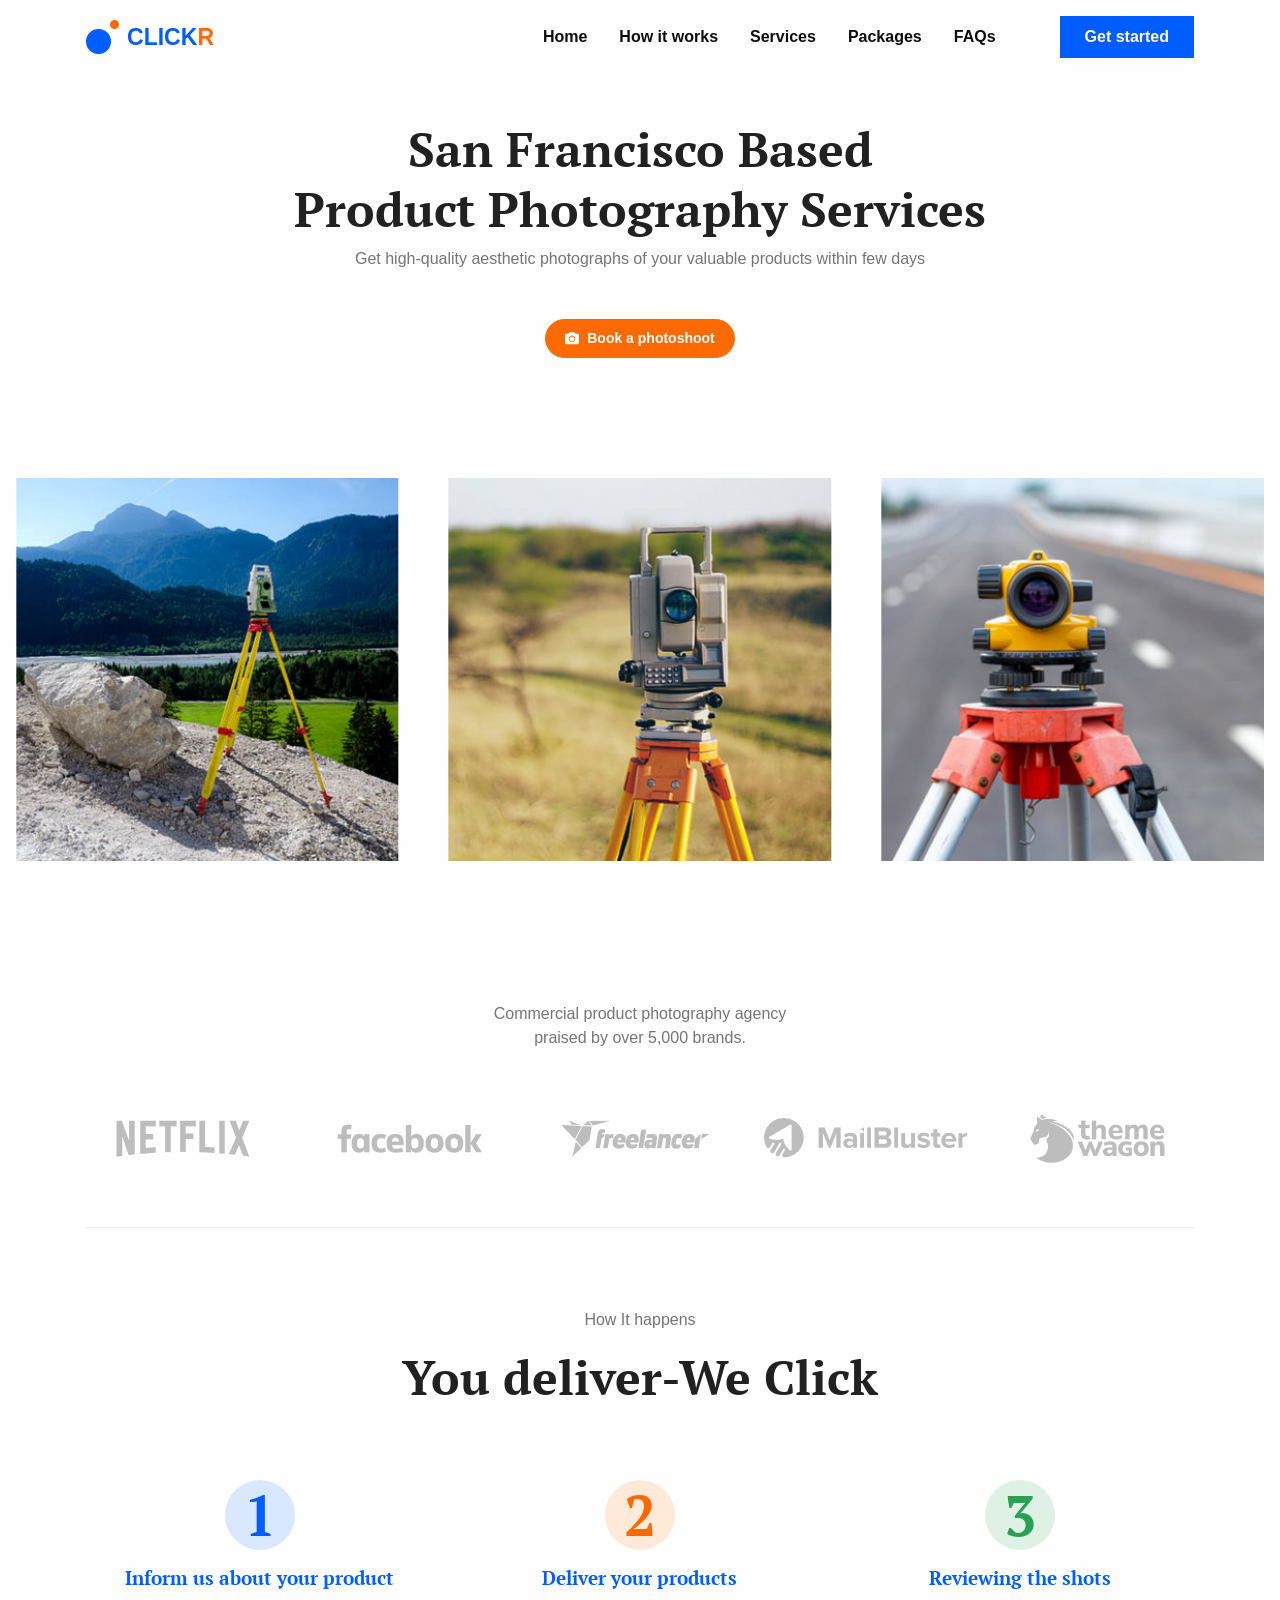
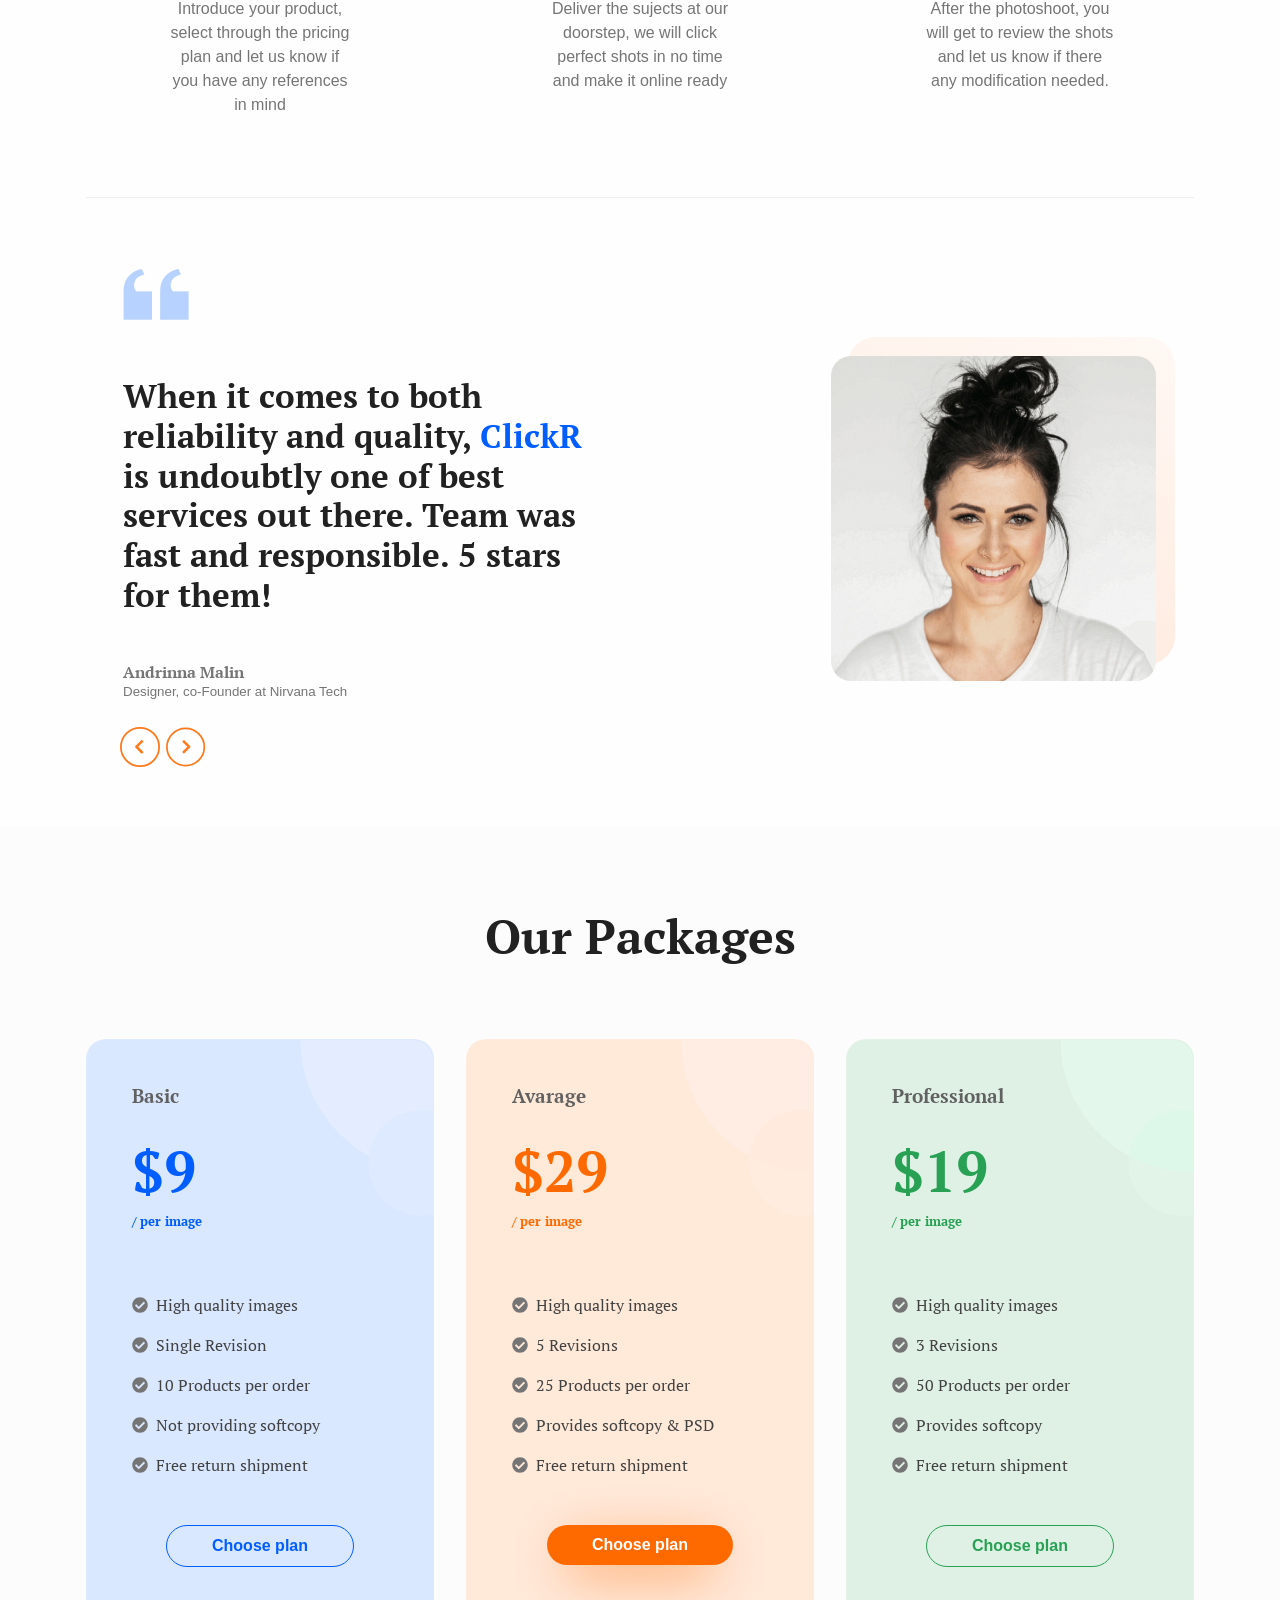
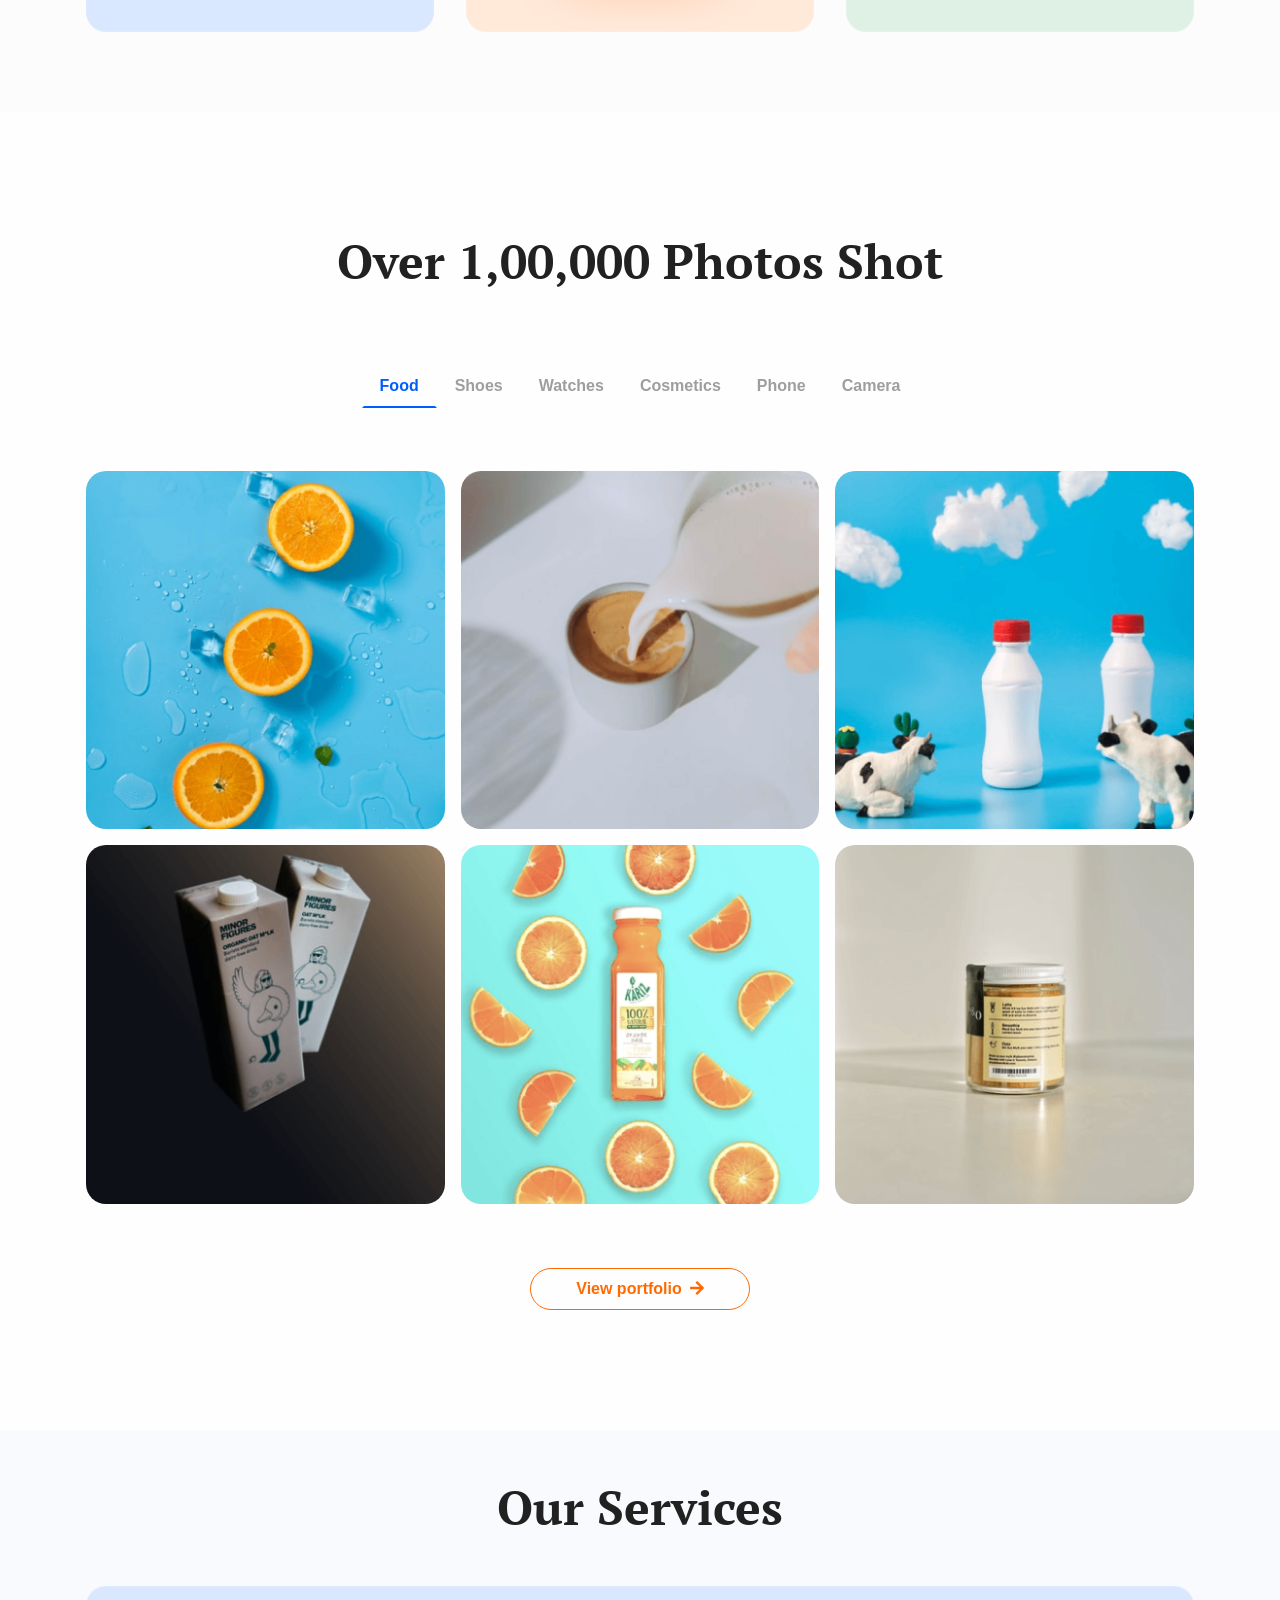
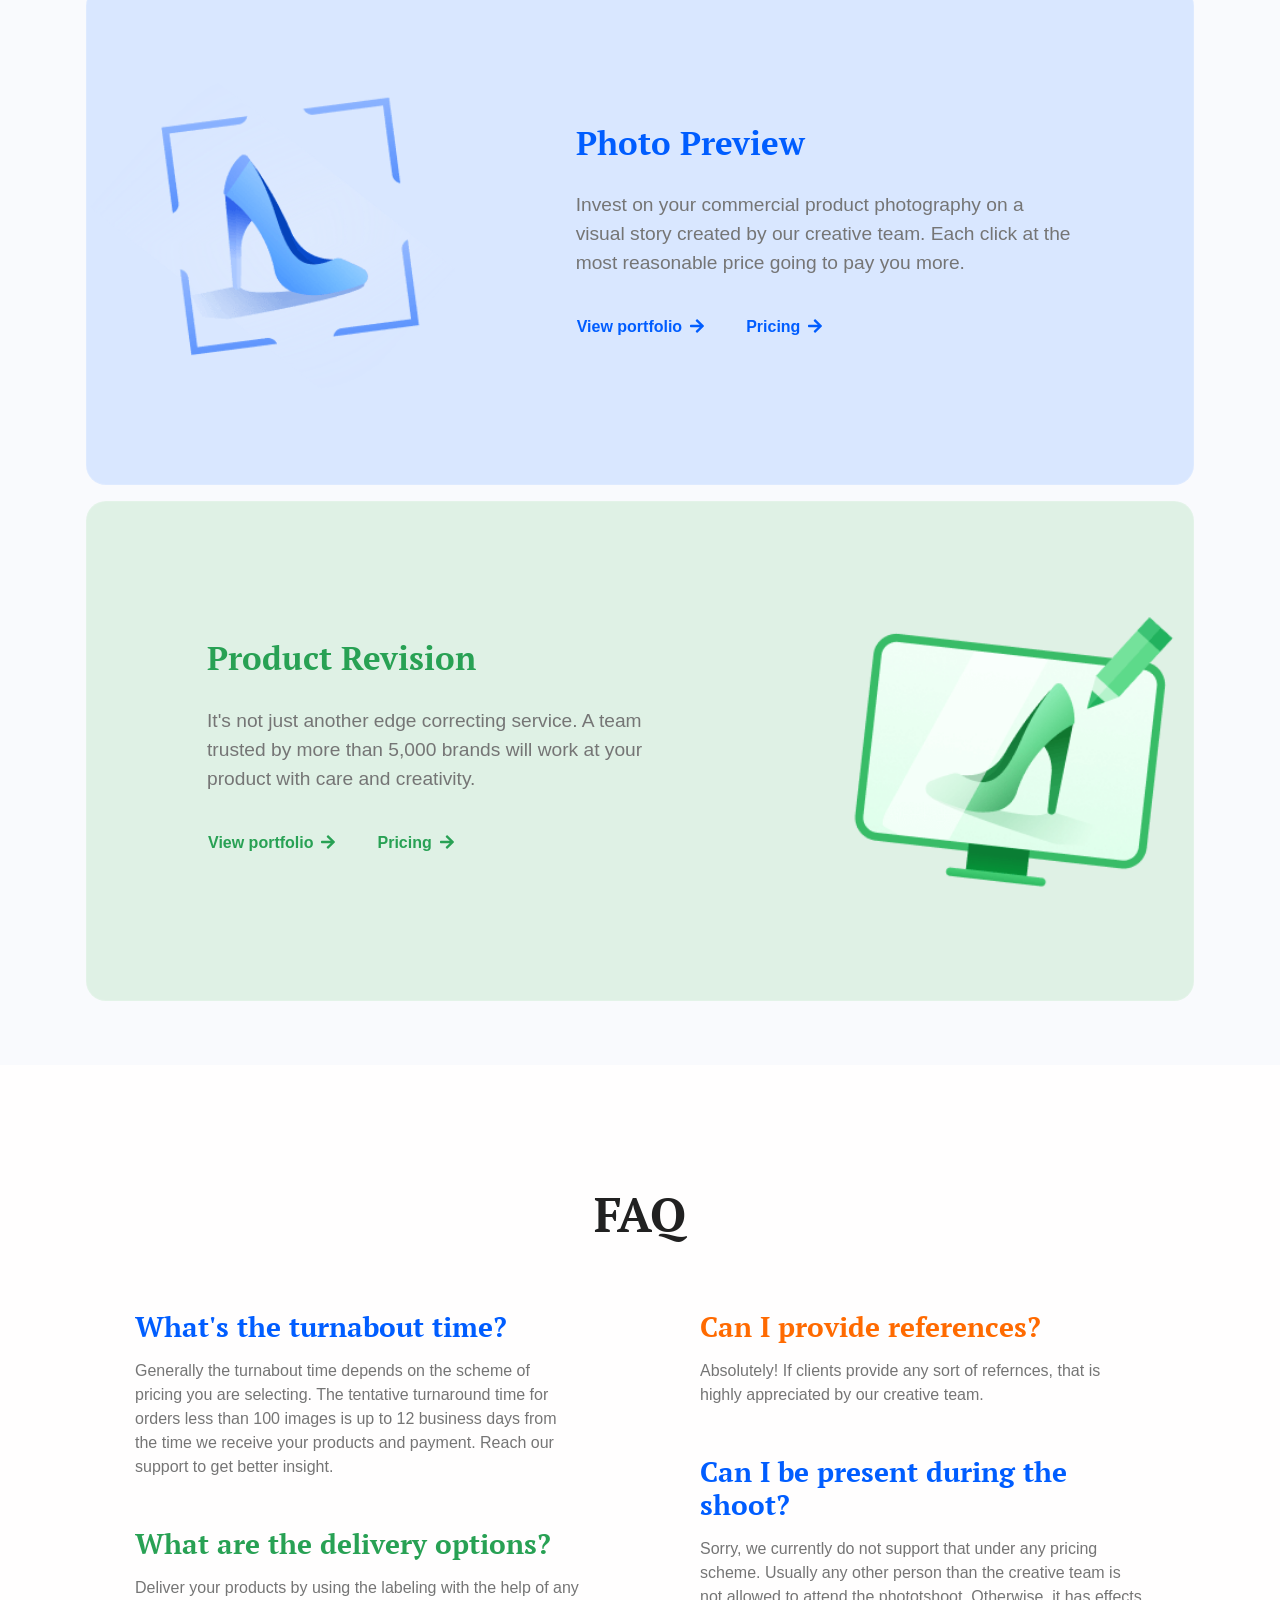
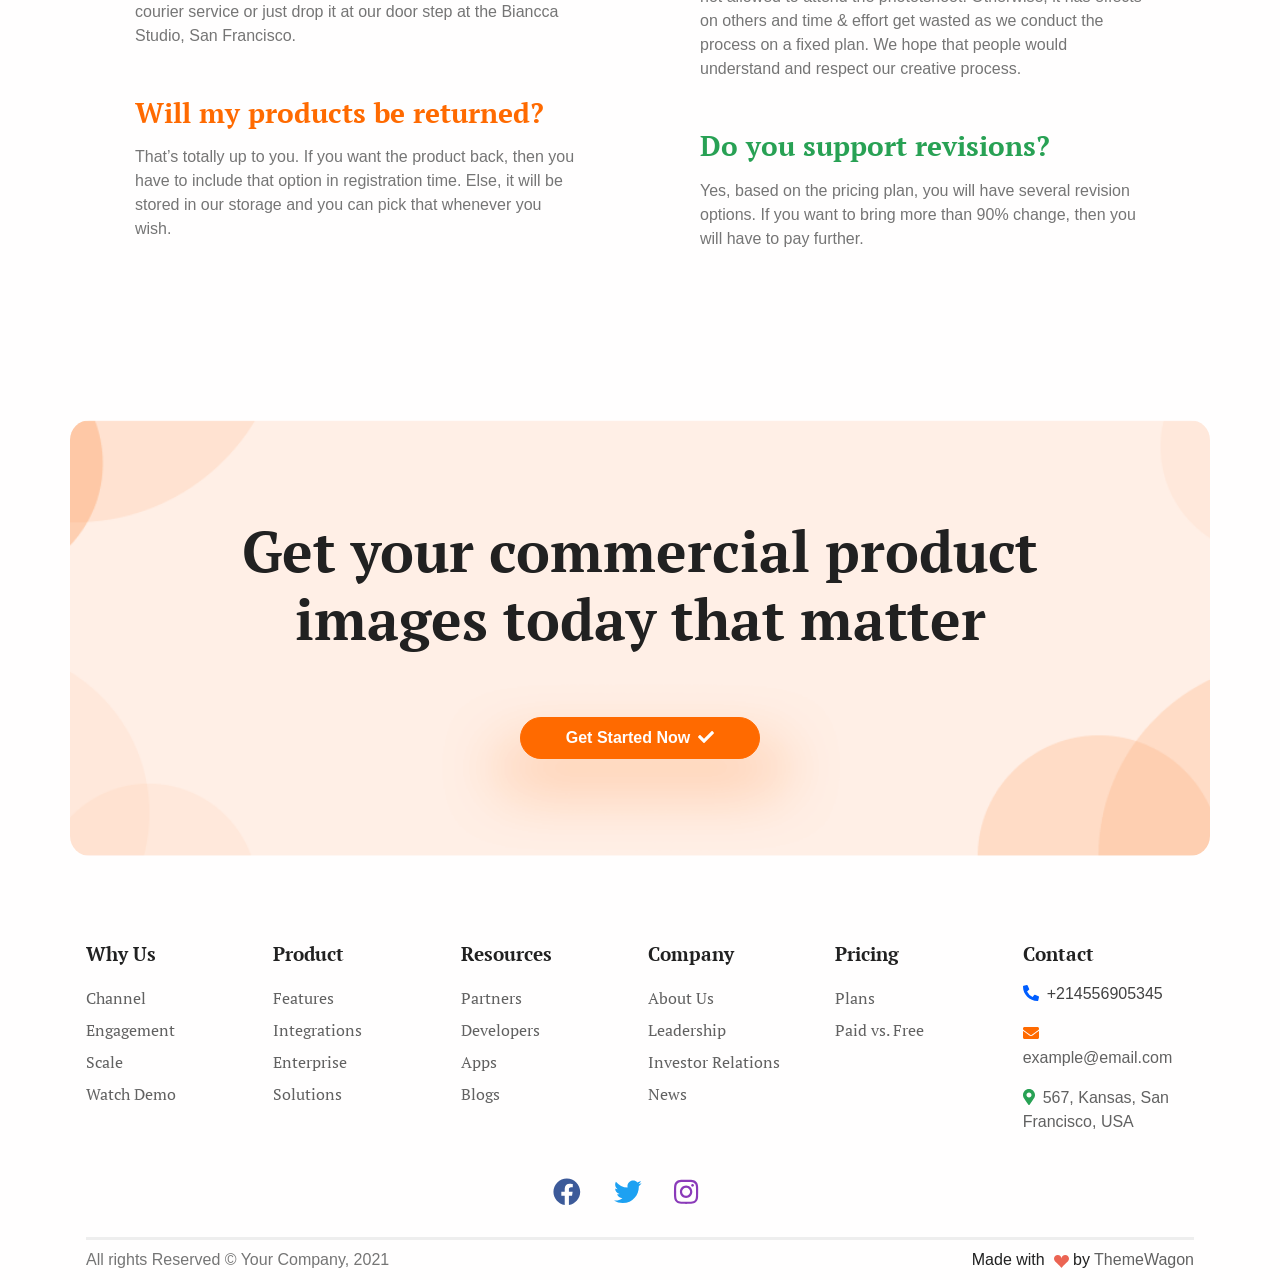
==== public/index.html @ 13e3c603 "initial commit." ====
<!DOCTYPE html>
<html lang="en-US" dir="ltr">

  <head>
    <meta charset="utf-8">
    <meta http-equiv="X-UA-Compatible" content="IE=edge">
    <meta name="viewport" content="width=device-width, initial-scale=1">


    <!-- ===============================================-->
    <!--    Document Title-->
    <!-- ===============================================-->
    <title>Clickr | Landing, Ecommerce &amp; Business Templatee</title>


    <!-- ===============================================-->
    <!--    Favicons-->
    <!-- ===============================================-->
    <link rel="apple-touch-icon" sizes="180x180" href="assets/img/favicons/apple-touch-icon.png">
    <link rel="icon" type="image/png" sizes="32x32" href="assets/img/favicons/favicon-32x32.png">
    <link rel="icon" type="image/png" sizes="16x16" href="assets/img/favicons/favicon-16x16.png">
    <link rel="shortcut icon" type="image/x-icon" href="assets/img/favicons/favicon.ico">
    <link rel="manifest" href="assets/img/favicons/manifest.json">
    <meta name="msapplication-TileImage" content="assets/img/favicons/mstile-150x150.png">
    <meta name="theme-color" content="#ffffff">


    <!-- ===============================================-->
    <!--    Stylesheets-->
    <!-- ===============================================-->
    <link href="assets/css/theme.css" rel="stylesheet" />

    <link href="vendors/swiper/swiper-bundle.min.css" rel="stylesheet">
  </head>


  <body data-bs-spy="scroll" data-bs-target="#navbar">

    <!-- ===============================================-->
    <!--    Main Content-->
    <!-- ===============================================-->
    <main class="main" id="top">
      <nav class="navbar navbar-expand-lg navbar-light fixed-top py-3 d-block" data-navbar-on-scroll="data-navbar-on-scroll">
        <div class="container"><a class="navbar-brand d-inline-flex" href="index.html"><img class="card-img" src="assets/img/gallery/logo.png" alt="..." /><span class="fs-2 fw-bold text-primary ms-2">CLICK<span class="text-warning">R</span></span></a>
          <button class="navbar-toggler collapsed" type="button" data-bs-toggle="collapse" data-bs-target="#navbarSupportedContent" aria-controls="navbarSupportedContent" aria-expanded="false" aria-label="Toggle navigation"><span class="navbar-toggler-icon"></span></button>
          <div class="collapse navbar-collapse border-top border-lg-0 mt-4 mt-lg-0" id="navbarSupportedContent">
            <ul class="navbar-nav ms-auto mb-2 mb-lg-0">
              <li class="nav-item px-2"><a class="nav-link fw-bold" aria-current="page" href="index.html">Home</a></li>
              <li class="nav-item px-2"><a class="nav-link fw-bold" href="#howitworks">How it works</a></li>
              <li class="nav-item px-2"><a class="nav-link fw-bold" href="#services">Services</a></li>
              <li class="nav-item px-2"><a class="nav-link fw-bold" href="#packages">Packages</a></li>
              <li class="nav-item px-2"><a class="nav-link fw-bold" href="#faqs">FAQs </a></li>
            </ul>
            <form class="ms-lg-5"><a class="btn btn-primary" href="form.html">Get started</a></form>
          </div>
        </div>
      </nav>
      <section class="py-0" id="header">
        <div class="container">
          <div class="row align-items-center min-vh-75 min-vh-md-50">
            <div class="col-12 text-center py-8">
              <h1 class="lh-sm fs-lg-6 fs-xxl-7">San Francisco Based <br />Product Photography Services </h1>
              <p class="text-700">Get high-quality aesthetic photographs of your valuable products within few days </p>
              <div class="mt-5"><a class="btn btn-sm btn-warning rounded-pill" href="form.html"><i class="fas fa-camera me-2"></i>Book a photoshoot</a></div>
            </div>
          </div>
        </div>
        <div class="container-fluid">
          <div class="row gx-2">
            <div class="col-12">
              <div class="swiper-container pb-4 overflow-hidden" data-pagination-target="pagination1">
                <div class="swiper-wrapper">
                  <div class="swiper-slide h-auto"><img class="w-100" src="assets/img/gallery/gallery-1.png" alt="gallerys" />
                  </div>
                  <div class="swiper-slide h-auto"><img class="w-100" src="assets/img/gallery/gallery-2.png" alt="gallerys" />
                  </div>
                  <div class="swiper-slide h-auto"><img class="w-100" src="assets/img/gallery/gallery-3.png" alt="gallerys" />
                  </div>
                  <div class="swiper-slide h-auto"><img class="w-100" src="assets/img/gallery/gallery-4.png" alt="gallerys" />
                  </div>
                  <div class="swiper-slide h-auto"><img class="w-100" src="assets/img/gallery/gallery-5.png" alt="gallerys" />
                  </div>
                  <div class="swiper-slide h-auto"><img class="w-100" src="assets/img/gallery/gallery-6.png" alt="gallerys" />
                  </div>
                  <div class="swiper-slide h-auto"><img class="w-100" src="assets/img/gallery/gallery-7.png" alt="gallerys" />
                  </div>
                  <div class="swiper-slide h-auto"><img class="w-100" src="assets/img/gallery/gallery-8.png" alt="gallerys" />
                  </div>
                  <div class="swiper-slide h-auto"><img class="w-100" src="assets/img/gallery/gallery-9.png" alt="gallerys" />
                  </div>
                  <div class="swiper-slide h-auto"><img class="w-100" src="assets/img/gallery/gallery-5.png" alt="products" />
                  </div>
                </div>
              </div>
            </div>
          </div>
        </div>
      </section>


      <!-- ============================================-->
      <!-- <section> begin ============================-->
      <section class="py-6">

        <div class="container">
          <div class="row">
            <div class="col-12">
              <p class="py-5 text-center">Commercial product photography agency<br />praised by over 5,000 brands.</p>
            </div>
          </div>
          <div class="row">
            <div class="col-sm-6 col-lg mb-4 mb-lg-0 d-flex flex-center"><img src="assets/img/gallery/netflix.png" alt="brands" /></div>
            <div class="col-sm-6 col-lg mb-4 mb-lg-0 d-flex flex-center"><img src="assets/img/gallery/facebook.png" alt="brands" /></div>
            <div class="col-sm-6 col-lg mb-4 mb-lg-0 d-flex flex-center"><img src="assets/img/gallery/freelancer.png" alt="brands" /></div>
            <div class="col-sm-6 col-lg mb-4 mb-lg-0 d-flex flex-center"><img src="assets/img/gallery/mailbluster.png" alt="brands" /></div>
            <div class="col-sm-6 col-lg mb-4 mb-lg-0 d-flex flex-center"><img src="assets/img/gallery/theme-wagon.png" alt="brands" /></div>
          </div>
          <hr class="mt-6" />
        </div><!-- end of .container-->

      </section>
      <!-- <section> close ============================-->
      <!-- ============================================-->




      <!-- ============================================-->
      <!-- <section> begin ============================-->
      <section class="py-0" id="howitworks">

        <div class="container">
          <div class="row">
            <div class="col-12">
              <p class="text-center">How It happens </p>
              <h1 class="text-center lh-sm fs-lg-6 fs-xxl-7">You deliver-We Click</h1>
            </div>
          </div>
          <div class="row mt-6">
            <div class="col-12 col-md-4 d-flex flex-column align-items-center">
              <div class="badge badge-circle bg-soft-primary flex-center">
                <div class="text-primary fs-7 font-base">1</div>
              </div>
              <h5 class="text-primary text-center mt-3">Inform us about your product </h5>
              <p class="text-center mx-xl-7">Introduce your product, select through the pricing plan and let us know if you have any references in mind</p>
            </div>
            <div class="col-12 col-md-4 d-flex flex-column align-items-center">
              <div class="badge badge-circle bg-soft-warning flex-center">
                <div class="text-warning fs-7 font-base">2</div>
              </div>
              <h5 class="text-primary text-center mt-3">Deliver your products </h5>
              <p class="text-center mx-xl-7">Deliver the sujects at our doorstep, we will click perfect shots in no time and make it online ready</p>
            </div>
            <div class="col-12 col-md-4 d-flex flex-column align-items-center">
              <div class="badge badge-circle bg-soft-success flex-center">
                <div class="text-success fs-7 font-base">3 </div>
              </div>
              <h5 class="text-primary text-center mt-3">Reviewing the shots</h5>
              <p class="text-center mx-xl-7">After the photoshoot, you will get to review the shots and let us know if there any modification needed.</p>
            </div>
          </div>
          <hr class="mt-6" />
        </div><!-- end of .container-->

      </section>
      <!-- <section> close ============================-->
      <!-- ============================================-->


      <section class="pb-7 pt-5" id="testimonial">
        <div class="container-xxl">
          <div class="row flex-center h-100">
            <div class="col-12">
              <div class="carousel slide" id="carouselTestimonials" data-bs-ride="carousel">
                <div class="carousel-inner ps-sm-4 ps-md-4 pb-5 pb-md-2 pb-lg-0">
                  <div class="carousel-item active" data-bs-interval="10000">
                    <div class="row h-100 align-items-center justify-content-around">
                      <div class="col-md-4 col-lg-5 col-xl-4 text-center order-1 d-none d-md-block">
                        <div class="wrapper square shadow-square-top">
                          <div class="h-100"><img class="rounded-3 mt-4" src="assets/img/gallery/testimonial-image-1.png" alt="testimonials" width="325" /></div>
                        </div>
                      </div>
                      <div class="col-md-4 col-lg-5 col-xl-6 d-block d-md-none order-1"><img class="rounded-pill" src="assets/img/gallery/testimonial-image-1.png" alt="testimonials" width="100" /></div>
                      <div class="col-md-6 col-lg-6 col-xl-5 mb-4"><img class="img-fluid" src="assets/img/gallery/quotation.png" alt="testimonials-bg" />
                        <h2 class="my-5">When it comes to both reliability and quality, <span class="text-primary">ClickR</span> is undoubtly one of best services out there. Team was fast and responsible. 5 stars for them!</h2>
                        <h6 class="text-700 fs-lg-0 mb-0">Andrinna Malin</h6>
                        <p class="fw-normal text-700 fs--1">Designer, co-Founder at Nirvana Tech</p>
                      </div>
                    </div>
                  </div>
                  <div class="carousel-item" data-bs-interval="5000">
                    <div class="row h-100 align-items-center justify-content-around">
                      <div class="col-md-4 col-lg-5 col-xl-4 text-center order-1 d-none d-md-block">
                        <div class="wrapper square shadow-square-top">
                          <div class="h-100"><img class="rounded-3 mt-4" src="assets/img/gallery/testimonial-image-2.png" alt="testimonials" width="325" /></div>
                        </div>
                      </div>
                      <div class="col-md-4 col-lg-5 col-xl-6 d-block d-md-none order-1"><img class="rounded-pill" src="assets/img/gallery/testimonial-image-2.png" alt="testimonials" width="100" /></div>
                      <div class="col-md-6 col-lg-6 col-xl-5 mb-4"><img class="img-fluid" src="assets/img/gallery/quotation.png" alt="testimonials-bg" />
                        <h2 class="my-5">When it comes to both reliability and quality, <span class="text-primary">ClickR</span> is undoubtly one of best services out there. Team was fast and responsible. 5 stars for them!</h2>
                        <h6 class="text-700 fs-lg-0 mb-0">Ainara Vergara,</h6>
                        <p class="fw-normal text-700 fs--1">Designer</p>
                      </div>
                    </div>
                  </div>
                  <div class="carousel-item" data-bs-interval="3000">
                    <div class="row h-100 align-items-center justify-content-around">
                      <div class="col-md-4 col-lg-5 col-xl-4 text-center order-1 d-none d-md-block">
                        <div class="wrapper square shadow-square-top">
                          <div class="h-100"><img class="rounded-3 mt-4" src="assets/img/gallery/testimonial-image-3.png" alt="testimonials" width="325" /></div>
                        </div>
                      </div>
                      <div class="col-md-4 col-lg-5 col-xl-6 d-block d-md-none order-1"><img class="rounded-pill" src="assets/img/gallery/testimonial-image-3.png" alt="testimonials" width="100" /></div>
                      <div class="col-md-6 col-lg-6 col-xl-5 mb-4"><img class="img-fluid" src="assets/img/gallery/quotation.png" alt="testimonials-bg" />
                        <h2 class="my-5">When it comes to both reliability and quality, <span class="text-primary">ClickR</span> is undoubtly one of best services out there. Team was fast and responsible. 5 stars for them!</h2>
                        <h6 class="text-700 fs-lg-0 mb-0">Niek Bove,</h6>
                        <p class="fw-normal text-700 fs--1">Senior Developer</p>
                      </div>
                    </div>
                  </div>
                </div>
                <div class="row flex-center ps-5 ps-md-6 ps-lg-7">
                  <div class="col-12 position-relative"><a class="carousel-control-prev carousel-icon z-index-2" href="#carouselTestimonials" style="left:-1.9rem;" role="button" data-bs-slide="prev"><span class="carousel-control-prev-icon" aria-hidden="true"></span><span class="visually-hidden">Previous</span></a><a class="carousel-control-next carousel-icon z-index-2" href="#carouselTestimonials" role="button" data-bs-slide="next" style="right:auto;"><span class="carousel-control-next-icon" aria-hidden="true"></span><span class="visually-hidden">Next</span></a></div>
                </div>
              </div>
            </div>
          </div>
        </div>
      </section>


      <!-- ============================================-->
      <!-- <section> begin ============================-->
      <section class="bg-100 py-7" id="packages">

        <div class="container-lg">
          <div class="row justify-content-center">
            <div class="col-12">
              <h1 class="text-center lh-sm fs-lg-6 fs-xxl-7">Our Packages</h1>
            </div>
          </div>
          <div class="row h-100 justify-content-center">
            <div class="col-md-4 pt-6 px-sm-7 px-md-2 px-lg-3">
              <div class="card h-100 rounded-3 bg-soft-primary">
                <div class="bg-holder rounded-3" style="background-image:url(assets/img/gallery/pricing-primary.png);background-position:top right;background-size:auto;">
                </div>
                <!--/.bg-holder-->

                <div class="card-body z-index-2">
                  <div class="ms-4">
                    <h5 class="my-4 text-800">Basic</h5>
                    <h1 class="fs-7 text text-primary">$9</h1>
                    <h6 class="fs--1 mb-6 text-primary">/ per image</h6>
                    <ul class="list-unstyled">
                      <li class="mb-3 text-900"><i class="fas fa-check-circle text-700 me-2"></i>High quality images
                      </li>
                      <li class="mb-3 text-900"><i class="fas fa-check-circle text-700 me-2"></i>Single Revision
                      </li>
                      <li class="mb-3 text-900"><i class="fas fa-check-circle text-700 me-2"></i>10 Products per order
                      </li>
                      <li class="mb-3 text-900"><i class="fas fa-check-circle text-700 me-2"></i>Not providing softcopy
                      </li>
                      <li class="mb-3 text-900"><i class="fas fa-check-circle text-700 me-2"></i>Free return shipment
                      </li>
                    </ul>
                  </div>
                  <div class="my-5 text-center">
                    <button class="btn btn-lg btn-outline-primary rounded-pill" type="button">Choose plan</button>
                  </div>
                </div>
              </div>
            </div>
            <div class="col-md-4 pt-6 px-sm-7 px-md-2 px-lg-3">
              <div class="card h-100 rounded-3 bg-soft-warning">
                <div class="bg-holder rounded-3" style="background-image:url(assets/img/gallery/pricing-warning.png);background-position:top right;background-size:auto;">
                </div>
                <!--/.bg-holder-->

                <div class="card-body z-index-2">
                  <div class="ms-4">
                    <h5 class="my-4 text-800">Avarage</h5>
                    <h1 class="fs-7 text text-warning">$29</h1>
                    <h6 class="fs--1 mb-6 text-warning">/ per image</h6>
                    <ul class="list-unstyled">
                      <li class="mb-3 text-900"><i class="fas fa-check-circle text-700 me-2"></i>High quality images
                      </li>
                      <li class="mb-3 text-900"><i class="fas fa-check-circle text-700 me-2"></i>5 Revisions
                      </li>
                      <li class="mb-3 text-900"><i class="fas fa-check-circle text-700 me-2"></i>25 Products per order
                      </li>
                      <li class="mb-3 text-900"><i class="fas fa-check-circle text-700 me-2"></i>Provides softcopy &amp; PSD
                      </li>
                      <li class="mb-3 text-900"><i class="fas fa-check-circle text-700 me-2"></i>Free return shipment
                      </li>
                    </ul>
                  </div>
                  <div class="my-5 text-center">
                    <button class="btn btn-lg btn-warning hover-top btn-glow rounded-pill border-0" type="button">Choose plan</button>
                  </div>
                </div>
              </div>
            </div>
            <div class="col-md-4 pt-6 px-sm-7 px-md-2 px-lg-3">
              <div class="card h-100 rounded-3 bg-soft-success">
                <div class="bg-holder rounded-3" style="background-image:url(assets/img/gallery/pricing-success.png);background-position:top right;background-size:auto;">
                </div>
                <!--/.bg-holder-->

                <div class="card-body z-index-2">
                  <div class="ms-4">
                    <h5 class="my-4 text-800">Professional</h5>
                    <h1 class="fs-7 text text-success">$19</h1>
                    <h6 class="fs--1 mb-6 text-success">/ per image</h6>
                    <ul class="list-unstyled">
                      <li class="mb-3 text-900"><i class="fas fa-check-circle text-700 me-2"></i>High quality images
                      </li>
                      <li class="mb-3 text-900"><i class="fas fa-check-circle text-700 me-2"></i>3 Revisions
                      </li>
                      <li class="mb-3 text-900"><i class="fas fa-check-circle text-700 me-2"></i>50 Products per order
                      </li>
                      <li class="mb-3 text-900"><i class="fas fa-check-circle text-700 me-2"></i>Provides softcopy
                      </li>
                      <li class="mb-3 text-900"><i class="fas fa-check-circle text-700 me-2"></i>Free return shipment
                      </li>
                    </ul>
                  </div>
                  <div class="my-5 text-center">
                    <button class="btn btn-lg btn-outline-success rounded-pill" type="button">Choose plan </button>
                  </div>
                </div>
              </div>
            </div>
          </div>
        </div><!-- end of .container-->

      </section>
      <!-- <section> close ============================-->
      <!-- ============================================-->


      <section>
        <div class="container">
          <div class="row h-100">
            <div class="col-lg-7 mx-auto text-center mb-6">
              <h1 class="text-center lh-sm fs-lg-6 fs-xxl-7">Over 1,00,000 Photos Shot</h1>
            </div>
            <div class="col-12">
              <nav></nav>
              <div class="nav nav-tabs clickr-tabs mb-6 justify-content-center" id="nav-tab" role="tablist">
                <button class="nav-link active" id="nav-food-tab" data-bs-toggle="tab" data-bs-target="#nav-food" type="button" role="tab" aria-controls="nav-food" aria-selected="true">Food</button>
                <button class="nav-link" id="nav-shoes-tab" data-bs-toggle="tab" data-bs-target="#nav-shoes" type="button" role="tab" aria-controls="nav-shoes" aria-selected="false">Shoes</button>
                <button class="nav-link" id="nav-watches-tab" data-bs-toggle="tab" data-bs-target="#nav-watches" type="button" role="tab" aria-controls="nav-watches" aria-selected="false">Watches</button>
                <button class="nav-link" id="nav-cosmetics-tab" data-bs-toggle="tab" data-bs-target="#nav-cosmetics" type="button" role="tab" aria-controls="nav-cosmetics" aria-selected="false">Cosmetics</button>
                <button class="nav-link" id="nav-phone-tab" data-bs-toggle="tab" data-bs-target="#nav-phone" type="button" role="tab" aria-controls="nav-phone" aria-selected="false">Phone</button>
                <button class="nav-link" id="nav-camera-tab" data-bs-toggle="tab" data-bs-target="#nav-camera" type="button" role="tab" aria-controls="nav-camera" aria-selected="false">Camera</button>
              </div>
            </div>
            <div class="tab-content" id="nav-tabContent">
              <div class="tab-pane fade show active" id="nav-food" role="tabpanel" aria-labelledby="nav-food-tab">
                <div class="row gx-3">
                  <div class="col-sm-6 col-md-4 mb-3 h-100">
                    <div class="card card-span h-100 text-white"><img class="rounded-3 h-100" src="assets/img/gallery/food-1.png" alt="..." /><a class="stretched-link" href="#!"></a></div>
                  </div>
                  <div class="col-sm-6 col-md-4 mb-3 h-100">
                    <div class="card card-span h-100 text-white"><img class="rounded-3 h-100" src="assets/img/gallery/food-2.png" alt="..." /><a class="stretched-link" href="#!"></a></div>
                  </div>
                  <div class="col-sm-6 col-md-4 mb-3 h-100">
                    <div class="card card-span h-100 text-white"><img class="rounded-3 h-100" src="assets/img/gallery/food-3.png" alt="..." /><a class="stretched-link" href="#!"></a></div>
                  </div>
                  <div class="col-sm-6 col-md-4 mb-3 h-100">
                    <div class="card card-span h-100 text-white"><img class="rounded-3 h-100" src="assets/img/gallery/food-4.png" alt="..." /><a class="stretched-link" href="#!"></a></div>
                  </div>
                  <div class="col-sm-6 col-md-4 mb-3 h-100">
                    <div class="card card-span h-100 text-white"><img class="rounded-3 h-100" src="assets/img/gallery/food-5.png" alt="..." /><a class="stretched-link" href="#!"></a></div>
                  </div>
                  <div class="col-sm-6 col-md-4 mb-3 h-100">
                    <div class="card card-span h-100 text-white"><img class="rounded-3 h-100" src="assets/img/gallery/food-6.png" alt="..." /><a class="stretched-link" href="#!"></a></div>
                  </div>
                  <div class="col-12 d-flex justify-content-center mt-5"> <a class="btn btn-lg btn-outline-warning rounded-pill" href="#!">View portfolio<i class="fas fa-arrow-right ms-2"></i></a></div>
                </div>
              </div>
              <div class="tab-pane fade" id="nav-shoes" role="tabpanel" aria-labelledby="nav-shoes-tab">
                <div class="row gx-3">
                  <div class="col-sm-6 col-md-4 mb-3 h-100">
                    <div class="card card-span h-100 text-white"><img class="rounded-3 h-100" src="assets/img/gallery/shoes-1.png" alt="..." /><a class="stretched-link" href="#!"></a></div>
                  </div>
                  <div class="col-sm-6 col-md-4 mb-3 h-100">
                    <div class="card card-span h-100 text-white"><img class="rounded-3 h-100" src="assets/img/gallery/shoes-2.png" alt="..." /><a class="stretched-link" href="#!"></a></div>
                  </div>
                  <div class="col-sm-6 col-md-4 mb-3 h-100">
                    <div class="card card-span h-100 text-white"><img class="rounded-3 h-100" src="assets/img/gallery/shoes-3.png" alt="..." /><a class="stretched-link" href="#!"></a></div>
                  </div>
                  <div class="col-sm-6 col-md-4 mb-3 h-100">
                    <div class="card card-span h-100 text-white"><img class="rounded-3 h-100" src="assets/img/gallery/shoes-4.png" alt="..." /><a class="stretched-link" href="#!"></a></div>
                  </div>
                  <div class="col-sm-6 col-md-4 mb-3 h-100">
                    <div class="card card-span h-100 text-white"><img class="rounded-3 h-100" src="assets/img/gallery/shoes-5.png" alt="..." /><a class="stretched-link" href="#!"></a></div>
                  </div>
                  <div class="col-sm-6 col-md-4 mb-3 h-100">
                    <div class="card card-span h-100 text-white"><img class="rounded-3 h-100" src="assets/img/gallery/shoes-6.png" alt="..." /><a class="stretched-link" href="#!"></a></div>
                  </div>
                  <div class="col-12 d-flex justify-content-center mt-5"> <a class="btn btn-lg btn-outline-warning rounded-pill" href="#!">View portfolio<i class="fas fa-arrow-right ms-2"></i></a></div>
                </div>
              </div>
              <div class="tab-pane fade" id="nav-watches" role="tabpanel" aria-labelledby="nav-watches-tab">
                <div class="row gx-3">
                  <div class="col-sm-6 col-md-4 mb-3 h-100">
                    <div class="card card-span h-100 text-white"><img class="rounded-3 h-100" src="assets/img/gallery/watch-1.png" alt="..." /><a class="stretched-link" href="#!"></a></div>
                  </div>
                  <div class="col-sm-6 col-md-4 mb-3 h-100">
                    <div class="card card-span h-100 text-white"><img class="rounded-3 h-100" src="assets/img/gallery/watch-2.png" alt="..." /><a class="stretched-link" href="#!"></a></div>
                  </div>
                  <div class="col-sm-6 col-md-4 mb-3 h-100">
                    <div class="card card-span h-100 text-white"><img class="rounded-3 h-100" src="assets/img/gallery/watch-3.png" alt="..." /><a class="stretched-link" href="#!"></a></div>
                  </div>
                  <div class="col-sm-6 col-md-4 mb-3 h-100">
                    <div class="card card-span h-100 text-white"><img class="rounded-3 h-100" src="assets/img/gallery/watch-4.png" alt="..." /><a class="stretched-link" href="#!"></a></div>
                  </div>
                  <div class="col-sm-6 col-md-4 mb-3 h-100">
                    <div class="card card-span h-100 text-white"><img class="rounded-3 h-100" src="assets/img/gallery/watch-5.png" alt="..." /><a class="stretched-link" href="#!"></a></div>
                  </div>
                  <div class="col-sm-6 col-md-4 mb-3 h-100">
                    <div class="card card-span h-100 text-white"><img class="rounded-3 h-100" src="assets/img/gallery/watch-6.png" alt="..." /><a class="stretched-link" href="#!"></a></div>
                  </div>
                  <div class="col-12 d-flex justify-content-center mt-5"> <a class="btn btn-lg btn-outline-warning rounded-pill" href="#!">View portfolio<i class="fas fa-arrow-right ms-2"></i></a></div>
                </div>
              </div>
              <div class="tab-pane fade" id="nav-cosmetics" role="tabpanel" aria-labelledby="nav-cosmetics-tab">
                <div class="row gx-3">
                  <div class="col-sm-6 col-md-4 mb-3 h-100">
                    <div class="card card-span h-100 text-white"><img class="rounded-3 h-100" src="assets/img/gallery/cosmetics-1.png" alt="..." /><a class="stretched-link" href="#!"></a></div>
                  </div>
                  <div class="col-sm-6 col-md-4 mb-3 h-100">
                    <div class="card card-span h-100 text-white"><img class="rounded-3 h-100" src="assets/img/gallery/cosmetics-2.png" alt="..." /><a class="stretched-link" href="#!"></a></div>
                  </div>
                  <div class="col-sm-6 col-md-4 mb-3 h-100">
                    <div class="card card-span h-100 text-white"><img class="rounded-3 h-100" src="assets/img/gallery/cosmetics-3.png" alt="..." /><a class="stretched-link" href="#!"></a></div>
                  </div>
                  <div class="col-sm-6 col-md-4 mb-3 h-100">
                    <div class="card card-span h-100 text-white"><img class="rounded-3 h-100" src="assets/img/gallery/cosmetics-4.png" alt="..." /><a class="stretched-link" href="#!"></a></div>
                  </div>
                  <div class="col-sm-6 col-md-4 mb-3 h-100">
                    <div class="card card-span h-100 text-white"><img class="rounded-3 h-100" src="assets/img/gallery/cosmetics-5.png" alt="..." /><a class="stretched-link" href="#!"></a></div>
                  </div>
                  <div class="col-sm-6 col-md-4 mb-3 h-100">
                    <div class="card card-span h-100 text-white"><img class="rounded-3 h-100" src="assets/img/gallery/cosmetics-6.png" alt="..." /><a class="stretched-link" href="#!"></a></div>
                  </div>
                  <div class="col-12 d-flex justify-content-center mt-5"> <a class="btn btn-lg btn-outline-warning rounded-pill" href="#!">View portfolio<i class="fas fa-arrow-right ms-2"></i></a></div>
                </div>
              </div>
              <div class="tab-pane fade" id="nav-phone" role="tabpanel" aria-labelledby="nav-phone-tab">
                <div class="row gx-3">
                  <div class="col-sm-6 col-md-4 mb-3 h-100">
                    <div class="card card-span h-100 text-white"><img class="rounded-3 h-100" src="assets/img/gallery/phone-1.png" alt="..." /><a class="stretched-link" href="#!"></a></div>
                  </div>
                  <div class="col-sm-6 col-md-4 mb-3 h-100">
                    <div class="card card-span h-100 text-white"><img class="rounded-3 h-100" src="assets/img/gallery/phone-2.png" alt="..." /><a class="stretched-link" href="#!"></a></div>
                  </div>
                  <div class="col-sm-6 col-md-4 mb-3 h-100">
                    <div class="card card-span h-100 text-white"><img class="rounded-3 h-100" src="assets/img/gallery/phone-3.png" alt="..." /><a class="stretched-link" href="#!"></a></div>
                  </div>
                  <div class="col-sm-6 col-md-4 mb-3 h-100">
                    <div class="card card-span h-100 text-white"><img class="rounded-3 h-100" src="assets/img/gallery/phone-4.png" alt="..." /><a class="stretched-link" href="#!"></a></div>
                  </div>
                  <div class="col-sm-6 col-md-4 mb-3 h-100">
                    <div class="card card-span h-100 text-white"><img class="rounded-3 h-100" src="assets/img/gallery/phone-5.png" alt="..." /><a class="stretched-link" href="#!"></a></div>
                  </div>
                  <div class="col-sm-6 col-md-4 mb-3 h-100">
                    <div class="card card-span h-100 text-white"><img class="rounded-3 h-100" src="assets/img/gallery/phone-6.png" alt="..." /><a class="stretched-link" href="#!"></a></div>
                  </div>
                  <div class="col-12 d-flex justify-content-center mt-5"> <a class="btn btn-lg btn-outline-warning rounded-pill" href="#!">View portfolio<i class="fas fa-arrow-right ms-2"></i></a></div>
                </div>
              </div>
              <div class="tab-pane fade" id="nav-camera" role="tabpanel" aria-labelledby="nav-camera-tab">
                <div class="row gx-3">
                  <div class="col-sm-6 col-md-4 mb-3 h-100">
                    <div class="card card-span h-100 text-white"><img class="rounded-3 h-100" src="assets/img/gallery/camera-1.png" alt="..." /><a class="stretched-link" href="#!"></a></div>
                  </div>
                  <div class="col-sm-6 col-md-4 mb-3 h-100">
                    <div class="card card-span h-100 text-white"><img class="rounded-3 h-100" src="assets/img/gallery/camera-2.png" alt="..." /><a class="stretched-link" href="#!"></a></div>
                  </div>
                  <div class="col-sm-6 col-md-4 mb-3 h-100">
                    <div class="card card-span h-100 text-white"><img class="rounded-3 h-100" src="assets/img/gallery/camera-3.png" alt="..." /><a class="stretched-link" href="#!"></a></div>
                  </div>
                  <div class="col-sm-6 col-md-4 mb-3 h-100">
                    <div class="card card-span h-100 text-white"><img class="rounded-3 h-100" src="assets/img/gallery/camera-4.png" alt="..." /><a class="stretched-link" href="#!"></a></div>
                  </div>
                  <div class="col-sm-6 col-md-4 mb-3 h-100">
                    <div class="card card-span h-100 text-white"><img class="rounded-3 h-100" src="assets/img/gallery/camera-5.png" alt="..." /><a class="stretched-link" href="#!"></a></div>
                  </div>
                  <div class="col-sm-6 col-md-4 mb-3 h-100">
                    <div class="card card-span h-100 text-white"><img class="rounded-3 h-100" src="assets/img/gallery/camera-6.png" alt="..." /><a class="stretched-link" href="#!"></a></div>
                  </div>
                  <div class="col-12 d-flex justify-content-center mt-5"> <a class="btn btn-lg btn-outline-warning rounded-pill" href="#!">View portfolio<i class="fas fa-arrow-right ms-2"></i></a></div>
                </div>
              </div>
            </div>
          </div>
        </div>
      </section>


      <!-- ============================================-->
      <!-- <section> begin ============================-->
      <section class="bg-light py-5" id="services">

        <div class="container">
          <div class="row">
            <h1 class="text-center lh-sm mb-5 fs-lg-6 fs-xxl-7">Our Services</h1>
            <div class="col-12">
              <div class="card mb-3 hover-top-shadow rounded-3 py-3 bg-soft-primary">
                <div class="row g-0 flex-center">
                  <div class="col-md-5 col-lg-4 text-center order-0"><img class="text-center w-100" src="assets/img/gallery/services-shoe-blue.png" alt="..." /></div>
                  <div class="col-md-7 col-lg-8">
                    <div class="card-body ps-5 p-lg-8">
                      <h2 class="card-title mb-4 text-primary">Photo Preview</h2>
                      <p class="card-text mb-4 fs-1 pe-xxl-8">Invest on your commercial product photography on a visual story created by our creative team. Each click at the most reasonable price going to pay you more.</p>
                      <div class="d-flex flex-row"><a class="btn px-0 me-3 text-primary" href="#!">View portfolio<i class="fas fa-arrow-right ms-2"></i></a><a class="btn text-primary" href="#!">Pricing<i class="fas fa-arrow-right hvr-icon-forward ms-2"></i></a></div>
                    </div>
                  </div>
                </div>
              </div>
              <div class="card mb-3 hover-top-shadow rounded-3 py-3 bg-soft-success">
                <div class="row g-0 flex-center">
                  <div class="col-md-5 col-lg-4 text-center order-lg-1"><img class="text-center w-100" src="assets/img/gallery/services-shoe-green.png" alt="..." /></div>
                  <div class="col-md-7 col-lg-8">
                    <div class="card-body ps-5 p-lg-8">
                      <h2 class="card-title mb-4 text-success">Product Revision</h2>
                      <p class="card-text mb-4 fs-1 pe-xxl-8">It's not just another edge correcting service. A team trusted by more than 5,000 brands will work at your product with care and creativity.</p>
                      <div class="d-flex flex-row"><a class="btn px-0 me-3 text-success" href="#!">View portfolio<i class="fas fa-arrow-right ms-2"></i></a><a class="btn text-success" href="#!">Pricing<i class="fas fa-arrow-right hvr-icon-forward ms-2"></i></a></div>
                    </div>
                  </div>
                </div>
              </div>
            </div>
          </div>
        </div><!-- end of .container-->

      </section>
      <!-- <section> close ============================-->
      <!-- ============================================-->




      <!-- ============================================-->
      <!-- <section> begin ============================-->
      <section id="faqs">

        <div class="container">
          <div class="row">
            <h1 class="text-center lh-sm mb-5 fs-lg-6 fs-xxl-7">FAQ</h1>
            <div class="col-12">
              <div class="card">
                <div class="card-body px-5 pb-0">
                  <div class="row gx-8">
                    <div class="col-lg-6">
                      <h3 class="mb-3 text-primary">What's the turnabout time?</h3>
                      <p class="mb-5">Generally the turnabout time depends on the scheme of pricing you are selecting. The tentative turnaround time for orders less than 100 images is up to 12 business days from the time we receive your products and payment. Reach our support to get better insight.</p>
                      <h3 class="mb-3 text-success">What are the delivery options?</h3>
                      <p class="mb-5">Deliver your products by using the labeling with the help of any courier service or just drop it at our door step at the Biancca Studio, San Francisco.</p>
                      <h3 class="mb-3 text-warning">Will my products be returned?</h3>
                      <p class="mb-5">That’s totally up to you. If you want the product back, then you have to include that option in registration time. Else, it will be stored in our storage and you can pick that whenever you wish.</p>
                    </div>
                    <div class="col-lg-6">
                      <h3 class="mb-3 text-warning">Can I provide references?</h3>
                      <p class="mb-5">Absolutely! If clients provide any sort of refernces, that is highly appreciated by our creative team.</p>
                      <h3 class="mb-3 text-primary">Can I be present during the shoot?</h3>
                      <p class="mb-5">Sorry, we currently do not support that under any pricing scheme. Usually any other person than the creative team is not allowed to attend the phototshoot. Otherwise, it has effects on others and time &amp; effort get wasted as we conduct the process on a fixed plan. We hope that people would understand and respect our creative process.</p>
                      <h3 class="mb-3 text-success">Do you support revisions?</h3>
                      <p class="mb-5">Yes, based on the pricing plan, you will have several revision options. If you want to bring more than 90% change, then you will have to pay further.</p>
                    </div>
                  </div>
                </div>
              </div>
            </div>
          </div>
        </div><!-- end of .container-->

      </section>
      <!-- <section> close ============================-->
      <!-- ============================================-->




      <!-- ============================================-->
      <!-- <section> begin ============================-->
      <section class="py-0">

        <div class="container">
          <div class="bg-holder z-index--1 rounded-3" style="background-image:url(assets/img/gallery/cta-bg.png);background-position:center;background-size:cover;">
          </div>
          <!--/.bg-holder-->

          <div class="row flex-center py-5">
            <div class="col-xxl-9 py-5 text-center">
              <h1 class="fw-bold mb-6 fs-lg-7">Get your commercial product<br />images today that matter </h1><a class="btn btn-lg btn-warning rounded-pill" href="#">Get Started Now<i class="fas fa-check ms-2"></i></a>
            </div>
          </div>
        </div><!-- end of .container-->

      </section>
      <!-- <section> close ============================-->
      <!-- ============================================-->




      <!-- ============================================-->
      <!-- <section> begin ============================-->
      <section class="py-0 pt-7">

        <div class="container">
          <div class="row justify-content-xl-between gx-3">
            <div class="col-6 col-md-4 col-lg-3 col-xl-2 mb-3">
              <h5 class="lh-lg fw-bold text-1000">Why Us</h5>
              <ul class="list-unstyled mb-md-4 mb-lg-0">
                <li class="lh-lg"><a class="text-800 text-decoration-none" href="#!">Channel</a></li>
                <li class="lh-lg"><a class="text-800 text-decoration-none" href="#!">Engagement</a></li>
                <li class="lh-lg"><a class="text-800 text-decoration-none" href="#!">Scale</a></li>
                <li class="lh-lg"><a class="text-800 text-decoration-none" href="#!">Watch Demo</a></li>
              </ul>
            </div>
            <div class="col-6 col-md-4 col-lg-3 col-xl-2 mb-3">
              <h5 class="lh-lg fw-bold text-1000">Product</h5>
              <ul class="list-unstyled mb-md-4 mb-lg-0">
                <li class="lh-lg"><a class="text-800 text-decoration-none" href="#!">Features</a></li>
                <li class="lh-lg"><a class="text-800 text-decoration-none" href="#!">Integrations</a></li>
                <li class="lh-lg"><a class="text-800 text-decoration-none" href="#!">Enterprise</a></li>
                <li class="lh-lg"><a class="text-800 text-decoration-none" href="#!">Solutions</a></li>
              </ul>
            </div>
            <div class="col-6 col-md-4 col-lg-3 col-xl-2 mb-3">
              <h5 class="lh-lg fw-bold text-1000">Resources</h5>
              <ul class="list-unstyled mb-md-4 mb-lg-0">
                <li class="lh-lg"><a class="text-800 text-decoration-none" href="#!">Partners</a></li>
                <li class="lh-lg"><a class="text-800 text-decoration-none" href="#!">Developers</a></li>
                <li class="lh-lg"><a class="text-800 text-decoration-none" href="#!">Apps</a></li>
                <li class="lh-lg"><a class="text-800 text-decoration-none" href="#!">Blogs</a></li>
              </ul>
            </div>
            <div class="col-6 col-md-4 col-lg-3 col-xl-2 mb-3">
              <h5 class="lh-lg fw-bold text-1000">Company</h5>
              <ul class="list-unstyled mb-md-4 mb-lg-0">
                <li class="lh-lg"><a class="text-800 text-decoration-none" href="#!">About Us</a></li>
                <li class="lh-lg"><a class="text-800 text-decoration-none" href="#!">Leadership</a></li>
                <li class="lh-lg"><a class="text-800 text-decoration-none" href="#!">Investor Relations</a></li>
                <li class="lh-lg"><a class="text-800 text-decoration-none" href="#!">News</a></li>
              </ul>
            </div>
            <div class="col-6 col-md-4 col-lg-3 col-xl-2 mb-3">
              <h5 class="lh-lg fw-bold text-1000">Pricing</h5>
              <ul class="list-unstyled mb-md-4 mb-lg-0">
                <li class="lh-lg"><a class="text-800 text-decoration-none" href="#!">Plans</a></li>
                <li class="lh-lg"><a class="text-800 text-decoration-none" href="#!">Paid vs. Free</a></li>
              </ul>
            </div>
            <div class="col-sm-6 col-md-4 col-lg-3 col-xl-2">
              <h5 class="lh-lg fw-bold text-1000">Contact</h5>
              <p class="text-800"><i class="fas fa-phone-alt text-primary me-2"></i><span class="text-900">+214556905345</span></p>
              <p class="text-800"><i class="fas fa-envelope text-warning me-2"></i><span class="text-800">example@email.com</span></p>
              <p class="text-800"><i class="fas fa-map-marker-alt text-success me-2"></i><span class="text-800">567, Kansas,  San Francisco, USA </span></p>
            </div>
            <div class="col-12">
              <div class="text-center my-4"><a href="#!"><i class="me-4 fab fa-facebook fs-3 text-facebook"></i></a><a href="#!"> <i class="me-4 fab fa-twitter fs-3 text-twitter"></i></a><a href="#!"> <i class="me-4 fab fa-instagram fs-3 text-instagram"></i></a></div>
            </div>
          </div>
          <div class="border-bottom border-3"></div>
          <div class="row">
            <div class="col-md-6">
              <p class="my-2 text-center text-md-start">All rights Reserved &copy; Your Company, 2021</p>
            </div>
            <div class="col-md-6 order-1 order-md-0">
              <p class="my-2 text-1000 text-md-end text-center"> Made with&nbsp;
                <svg class="bi bi-suit-heart-fill" xmlns="http://www.w3.org/2000/svg" width="15" height="15" fill="#EB6453" viewBox="0 0 16 16">
                  <path d="M4 1c2.21 0 4 1.755 4 3.92C8 2.755 9.79 1 12 1s4 1.755 4 3.92c0 3.263-3.234 4.414-7.608 9.608a.513.513 0 0 1-.784 0C3.234 9.334 0 8.183 0 4.92 0 2.755 1.79 1 4 1z"></path>
                </svg>&nbsp;by&nbsp;<a class="text-800" href="https://themewagon.com/" target="_blank">ThemeWagon </a>
              </p>
            </div>
          </div>
        </div><!-- end of .container-->

      </section>
      <!-- <section> close ============================-->
      <!-- ============================================-->


    </main>
    <!-- ===============================================-->
    <!--    End of Main Content-->
    <!-- ===============================================-->




    <!-- ===============================================-->
    <!--    JavaScripts-->
    <!-- ===============================================-->
    <script src="vendors/@popperjs/popper.min.js"></script>
    <script src="vendors/bootstrap/bootstrap.min.js"></script>
    <script src="vendors/is/is.min.js"></script>
    <script src="vendors/swiper/swiper-bundle.min.js"> </script>
    <script src="https://polyfill.io/v3/polyfill.min.js?features=window.scroll"></script>
    <script src="vendors/fontawesome/all.min.js"></script>
    <script src="assets/js/theme.js"></script>

    <link href="https://fonts.googleapis.com/css2?family=PT+Serif:wght@400;700&amp;display=swap" rel="stylesheet">
  </body>

</html>
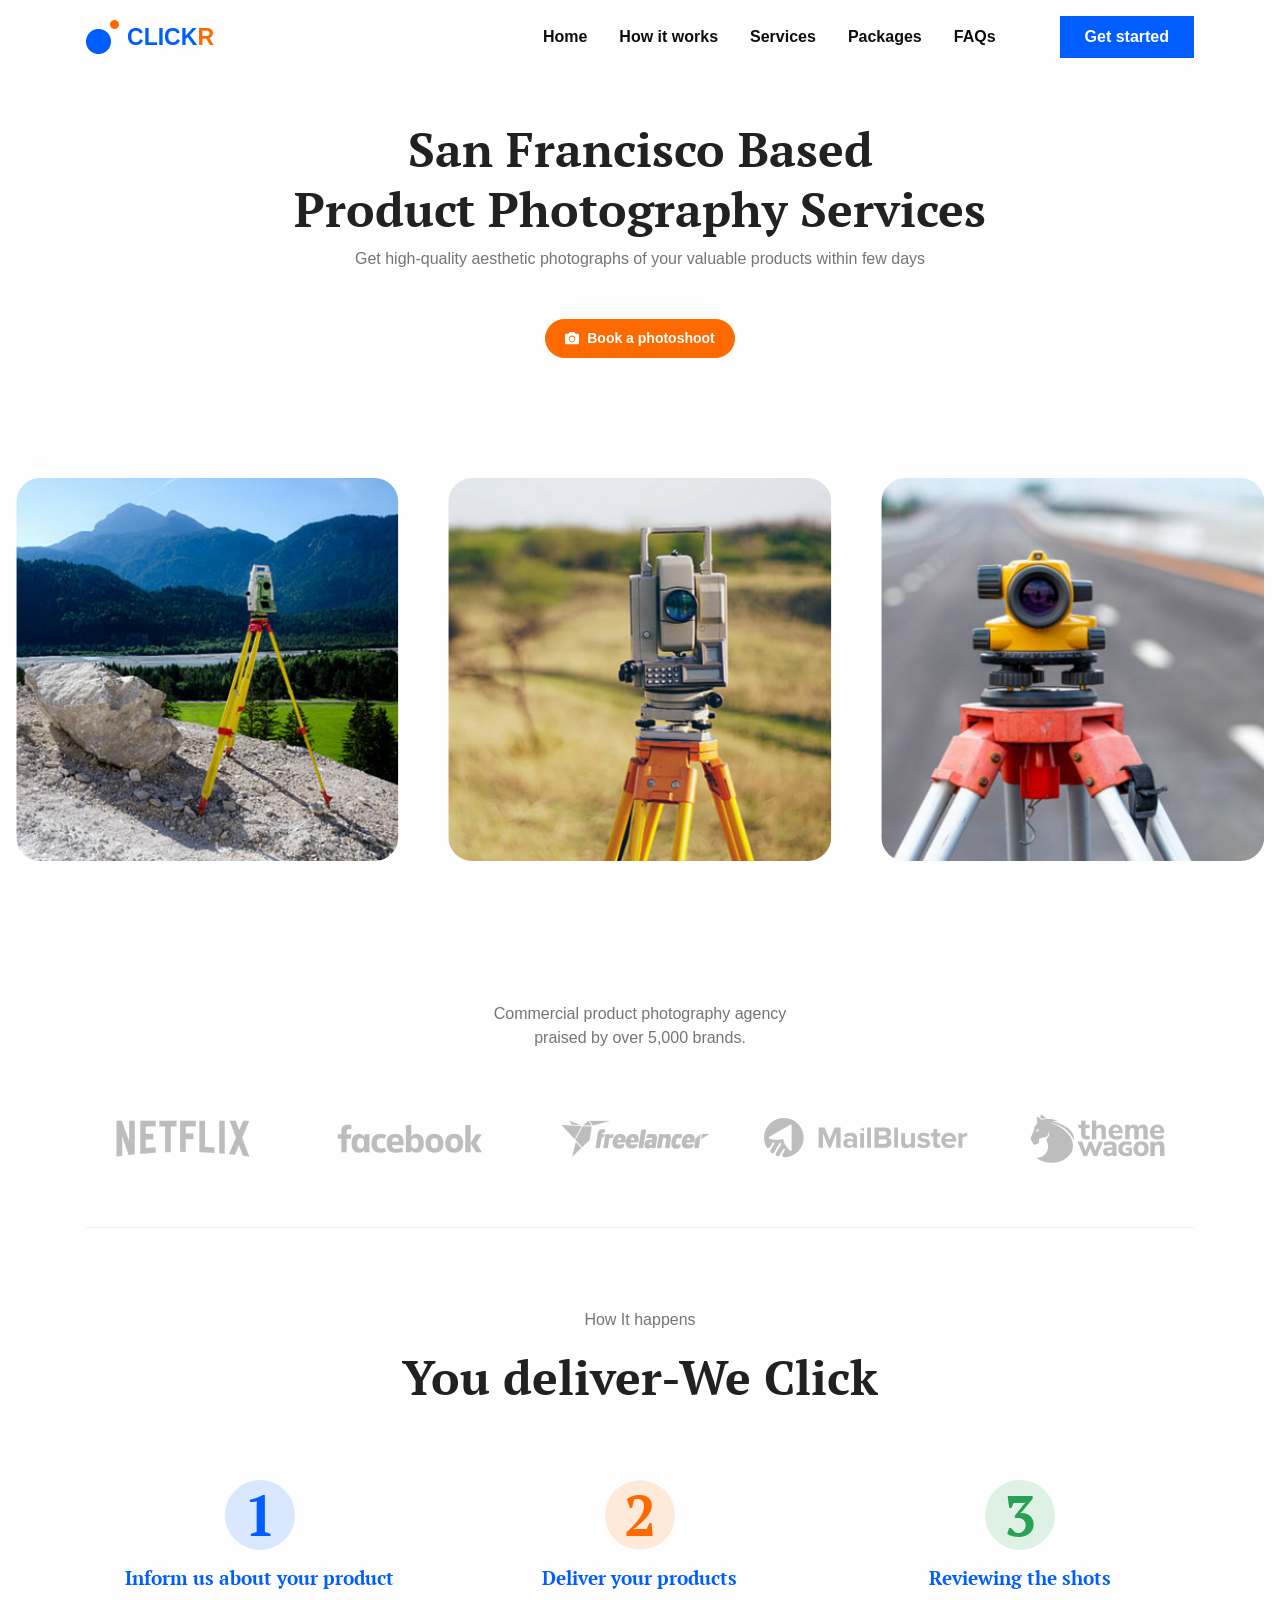
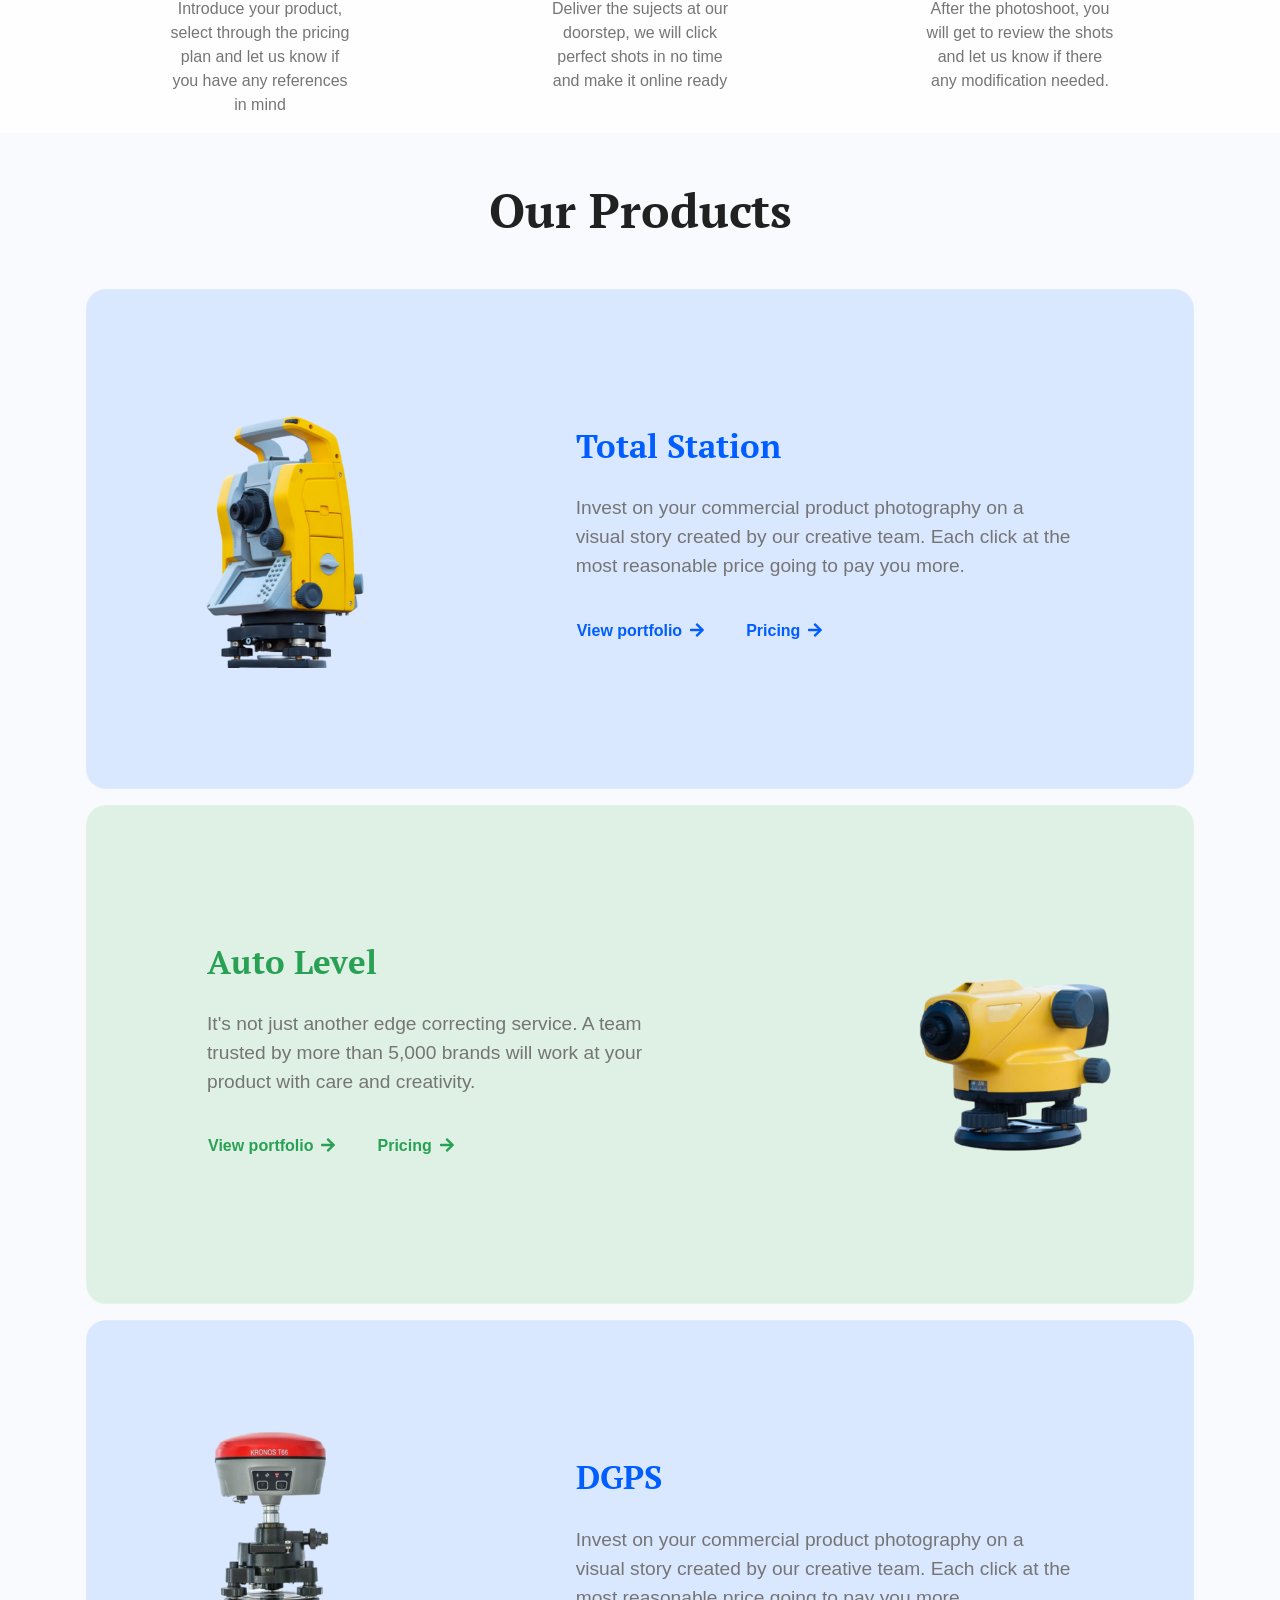
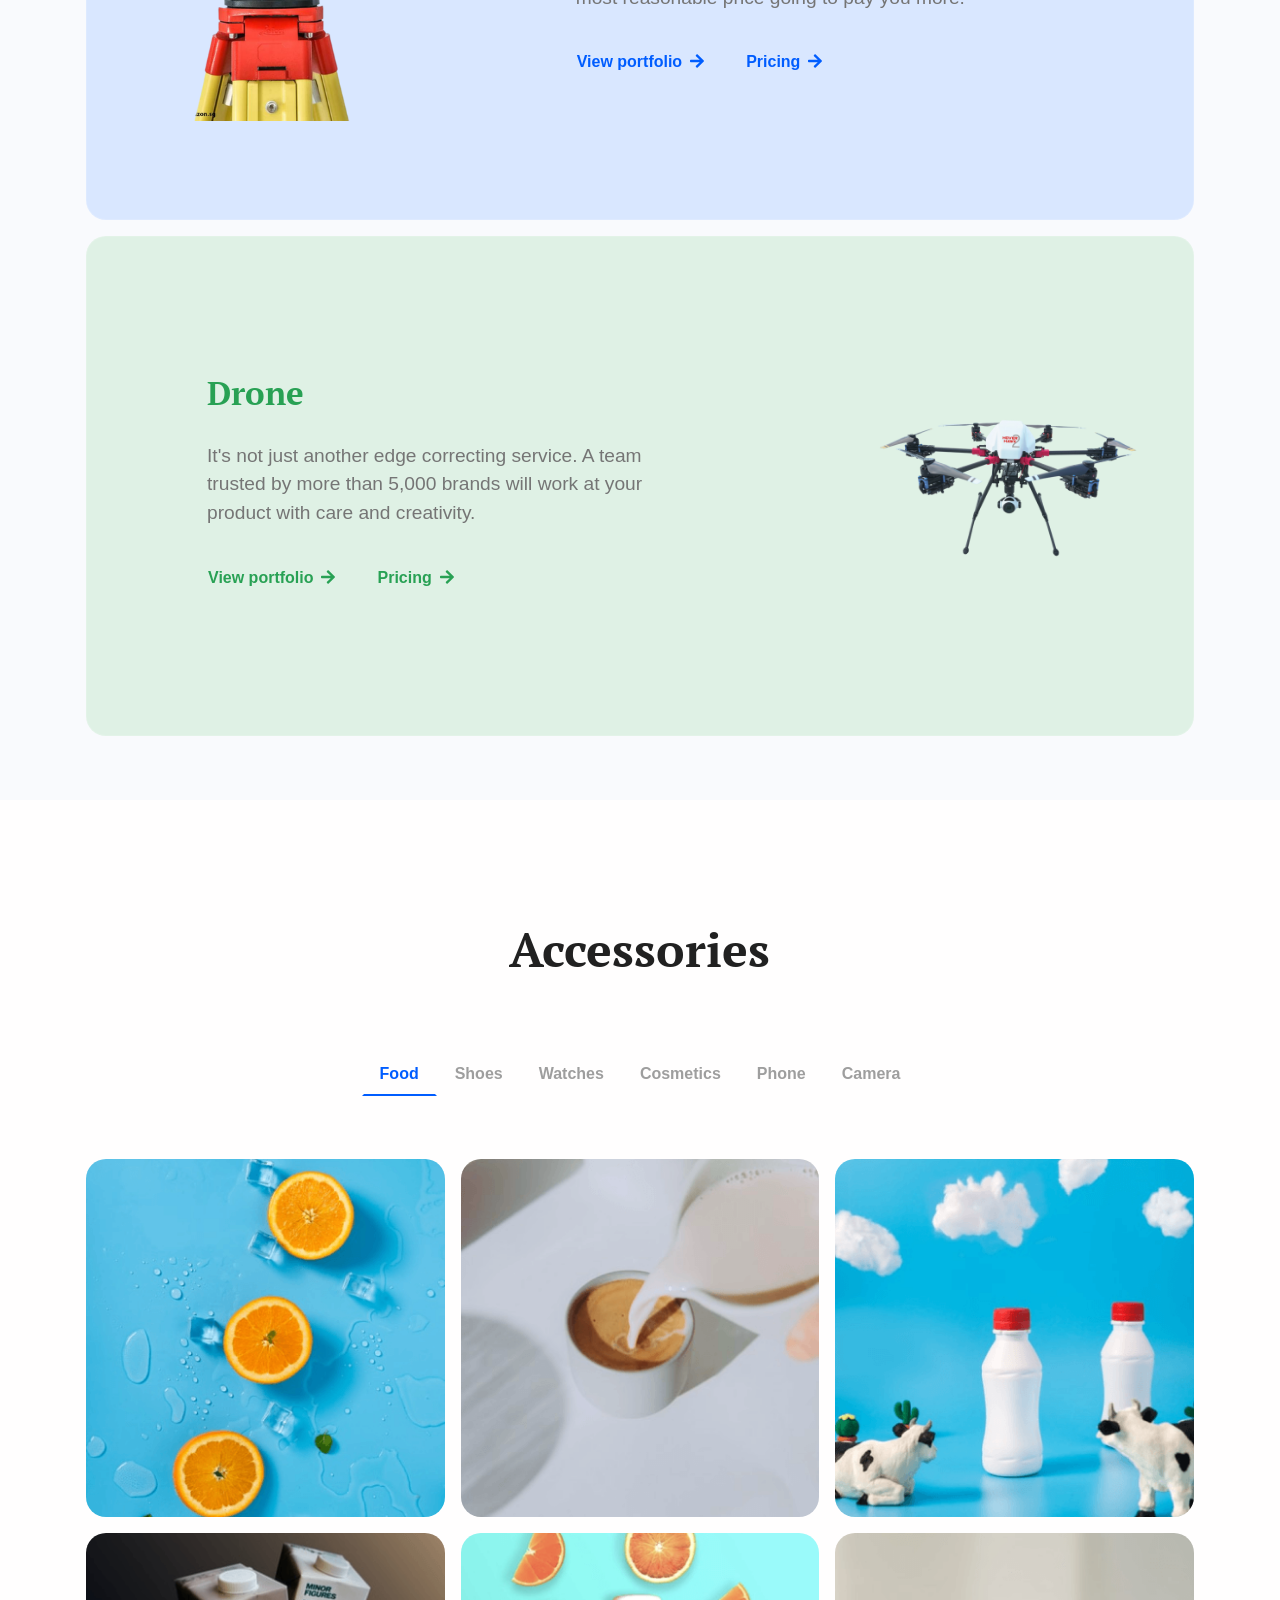
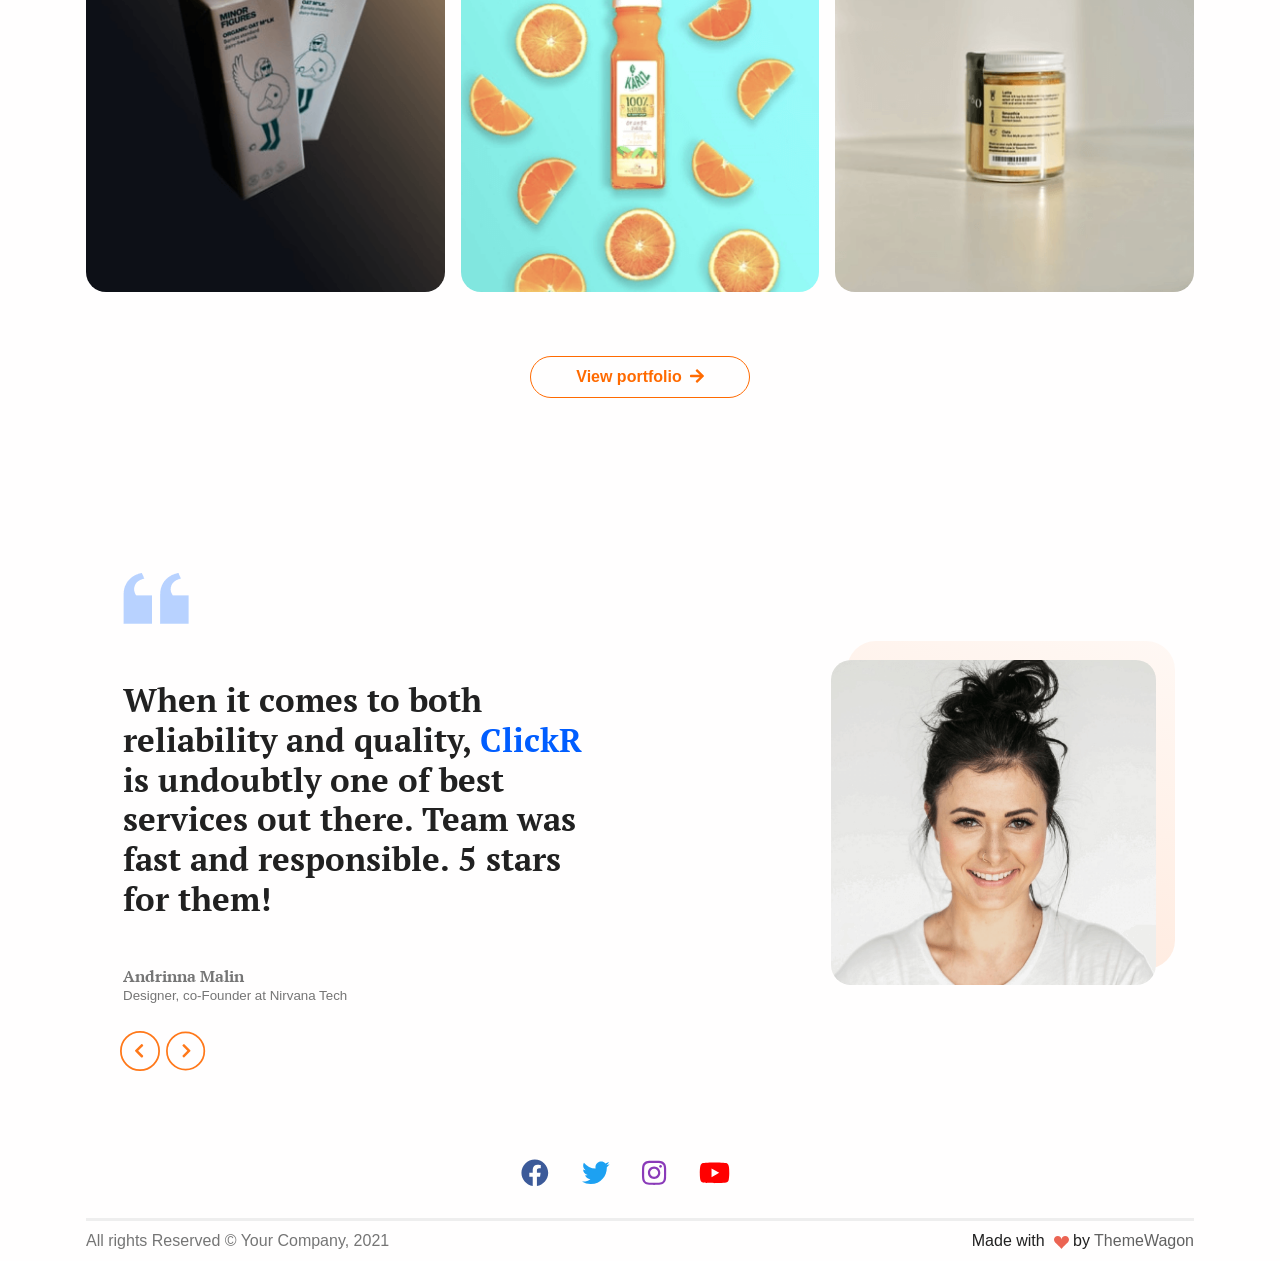
==== commit 02d943a1: "2nd commit" ====
--- a/public/index.html
+++ b/public/index.html
@@ -31,6 +31,7 @@
     <link href="assets/css/theme.css" rel="stylesheet" />
 
     <link href="vendors/swiper/swiper-bundle.min.css" rel="stylesheet">
+    <link rel="stylesheet" href="style.css">
   </head>
 
 
@@ -159,79 +160,77 @@
               <p class="text-center mx-xl-7">After the photoshoot, you will get to review the shots and let us know if there any modification needed.</p>
             </div>
           </div>
-          <hr class="mt-6" />
-        </div><!-- end of .container-->
+          <!-- <hr  /> -->
+        </div>
+        <!-- end of .container-->
 
       </section>
       <!-- <section> close ============================-->
-      <!-- ============================================-->
-
-
-      <section class="pb-7 pt-5" id="testimonial">
-        <div class="container-xxl">
-          <div class="row flex-center h-100">
-            <div class="col-12">
-              <div class="carousel slide" id="carouselTestimonials" data-bs-ride="carousel">
-                <div class="carousel-inner ps-sm-4 ps-md-4 pb-5 pb-md-2 pb-lg-0">
-                  <div class="carousel-item active" data-bs-interval="10000">
-                    <div class="row h-100 align-items-center justify-content-around">
-                      <div class="col-md-4 col-lg-5 col-xl-4 text-center order-1 d-none d-md-block">
-                        <div class="wrapper square shadow-square-top">
-                          <div class="h-100"><img class="rounded-3 mt-4" src="assets/img/gallery/testimonial-image-1.png" alt="testimonials" width="325" /></div>
-                        </div>
-                      </div>
-                      <div class="col-md-4 col-lg-5 col-xl-6 d-block d-md-none order-1"><img class="rounded-pill" src="assets/img/gallery/testimonial-image-1.png" alt="testimonials" width="100" /></div>
-                      <div class="col-md-6 col-lg-6 col-xl-5 mb-4"><img class="img-fluid" src="assets/img/gallery/quotation.png" alt="testimonials-bg" />
-                        <h2 class="my-5">When it comes to both reliability and quality, <span class="text-primary">ClickR</span> is undoubtly one of best services out there. Team was fast and responsible. 5 stars for them!</h2>
-                        <h6 class="text-700 fs-lg-0 mb-0">Andrinna Malin</h6>
-                        <p class="fw-normal text-700 fs--1">Designer, co-Founder at Nirvana Tech</p>
+      
+      <!-- <section> begin ============================-->
+        <section class="bg-light py-5 drone" id="services">
+
+          <div class="container">
+            <div class="row">
+              <h1 class="text-center lh-sm mb-5 fs-lg-6 fs-xxl-7">Our Products</h1>
+              <div class="col-12">
+                <div class="card mb-3 hover-top-shadow rounded-3 py-3 bg-soft-primary">
+                  <div class="row g-0 flex-center">
+                    <div class="col-md-5 col-lg-4 text-center order-0"><img class="text-center w-100" src="assets/img/gallery/totalStation-1.png" alt="..." /></div>
+                    <div class="col-md-7 col-lg-8">
+                      <div class="card-body ps-5 p-lg-8">
+                        <h2 class="card-title mb-4 text-primary">Total Station</h2>
+                        <p class="card-text mb-4 fs-1 pe-xxl-8">Invest on your commercial product photography on a visual story created by our creative team. Each click at the most reasonable price going to pay you more.</p>
+                        <div class="d-flex flex-row"><a class="btn px-0 me-3 text-primary" href="#!">View portfolio<i class="fas fa-arrow-right ms-2"></i></a><a class="btn text-primary" href="#!">Pricing<i class="fas fa-arrow-right hvr-icon-forward ms-2"></i></a></div>
                       </div>
                     </div>
                   </div>
-                  <div class="carousel-item" data-bs-interval="5000">
-                    <div class="row h-100 align-items-center justify-content-around">
-                      <div class="col-md-4 col-lg-5 col-xl-4 text-center order-1 d-none d-md-block">
-                        <div class="wrapper square shadow-square-top">
-                          <div class="h-100"><img class="rounded-3 mt-4" src="assets/img/gallery/testimonial-image-2.png" alt="testimonials" width="325" /></div>
-                        </div>
-                      </div>
-                      <div class="col-md-4 col-lg-5 col-xl-6 d-block d-md-none order-1"><img class="rounded-pill" src="assets/img/gallery/testimonial-image-2.png" alt="testimonials" width="100" /></div>
-                      <div class="col-md-6 col-lg-6 col-xl-5 mb-4"><img class="img-fluid" src="assets/img/gallery/quotation.png" alt="testimonials-bg" />
-                        <h2 class="my-5">When it comes to both reliability and quality, <span class="text-primary">ClickR</span> is undoubtly one of best services out there. Team was fast and responsible. 5 stars for them!</h2>
-                        <h6 class="text-700 fs-lg-0 mb-0">Ainara Vergara,</h6>
-                        <p class="fw-normal text-700 fs--1">Designer</p>
+                </div>
+                <div class="card mb-3 hover-top-shadow rounded-3 py-3 bg-soft-success">
+                  <div class="row g-0 flex-center">
+                    <div class="col-md-5 col-lg-4 text-center order-lg-1"><img class="text-center w-100" src="assets/img/gallery/autolevel-1.png" alt="..." /></div>
+                    <div class="col-md-7 col-lg-8">
+                      <div class="card-body ps-5 p-lg-8">
+                        <h2 class="card-title mb-4 text-success">Auto Level</h2>
+                        <p class="card-text mb-4 fs-1 pe-xxl-8">It's not just another edge correcting service. A team trusted by more than 5,000 brands will work at your product with care and creativity.</p>
+                        <div class="d-flex flex-row"><a class="btn px-0 me-3 text-success" href="#!">View portfolio<i class="fas fa-arrow-right ms-2"></i></a><a class="btn text-success" href="#!">Pricing<i class="fas fa-arrow-right hvr-icon-forward ms-2"></i></a></div>
                       </div>
                     </div>
                   </div>
-                  <div class="carousel-item" data-bs-interval="3000">
-                    <div class="row h-100 align-items-center justify-content-around">
-                      <div class="col-md-4 col-lg-5 col-xl-4 text-center order-1 d-none d-md-block">
-                        <div class="wrapper square shadow-square-top">
-                          <div class="h-100"><img class="rounded-3 mt-4" src="assets/img/gallery/testimonial-image-3.png" alt="testimonials" width="325" /></div>
-                        </div>
-                      </div>
-                      <div class="col-md-4 col-lg-5 col-xl-6 d-block d-md-none order-1"><img class="rounded-pill" src="assets/img/gallery/testimonial-image-3.png" alt="testimonials" width="100" /></div>
-                      <div class="col-md-6 col-lg-6 col-xl-5 mb-4"><img class="img-fluid" src="assets/img/gallery/quotation.png" alt="testimonials-bg" />
-                        <h2 class="my-5">When it comes to both reliability and quality, <span class="text-primary">ClickR</span> is undoubtly one of best services out there. Team was fast and responsible. 5 stars for them!</h2>
-                        <h6 class="text-700 fs-lg-0 mb-0">Niek Bove,</h6>
-                        <p class="fw-normal text-700 fs--1">Senior Developer</p>
+                </div>
+                <div class="card mb-3 hover-top-shadow rounded-3 py-3 bg-soft-primary ">
+                  <div class="row g-0 flex-center">
+                    <div class="col-md-5 col-lg-4 text-center order-0"><img class="text-center w-100 " src="assets/img/gallery/dgps.png" alt="..." /></div>
+                    <div class="col-md-7 col-lg-8">
+                      <div class="card-body ps-5 p-lg-8">
+                        <h2 class="card-title mb-4 text-primary">DGPS</h2>
+                        <p class="card-text mb-4 fs-1 pe-xxl-8">Invest on your commercial product photography on a visual story created by our creative team. Each click at the most reasonable price going to pay you more.</p>
+                        <div class="d-flex flex-row"><a class="btn px-0 me-3 text-primary" href="#!">View portfolio<i class="fas fa-arrow-right ms-2"></i></a><a class="btn text-primary" href="#!">Pricing<i class="fas fa-arrow-right hvr-icon-forward ms-2"></i></a></div>
                       </div>
                     </div>
                   </div>
                 </div>
-                <div class="row flex-center ps-5 ps-md-6 ps-lg-7">
-                  <div class="col-12 position-relative"><a class="carousel-control-prev carousel-icon z-index-2" href="#carouselTestimonials" style="left:-1.9rem;" role="button" data-bs-slide="prev"><span class="carousel-control-prev-icon" aria-hidden="true"></span><span class="visually-hidden">Previous</span></a><a class="carousel-control-next carousel-icon z-index-2" href="#carouselTestimonials" role="button" data-bs-slide="next" style="right:auto;"><span class="carousel-control-next-icon" aria-hidden="true"></span><span class="visually-hidden">Next</span></a></div>
-                </div>
-              </div>
-            </div>
-          </div>
-        </div>
-      </section>
-
-
-      <!-- ============================================-->
+                <div class="card mb-3 hover-top-shadow rounded-3 py-3 bg-soft-success">
+                  <div class="row g-0 flex-center">
+                    <div class="col-md-5 col-lg-4 text-center order-lg-1"><img class="text-center w-100" src="assets/img/gallery/drone.png" alt="..." /></div>
+                    <div class="col-md-7 col-lg-8">
+                      <div class="card-body ps-5 p-lg-8">
+                        <h2 class="card-title mb-4 text-success">Drone</h2>
+                        <p class="card-text mb-4 fs-1 pe-xxl-8">It's not just another edge correcting service. A team trusted by more than 5,000 brands will work at your product with care and creativity.</p>
+                        <div class="d-flex flex-row"><a class="btn px-0 me-3 text-success" href="#!">View portfolio<i class="fas fa-arrow-right ms-2"></i></a><a class="btn text-success" href="#!">Pricing<i class="fas fa-arrow-right hvr-icon-forward ms-2"></i></a></div>
+                      </div>
+                    </div>
+                  </div>
+                </div>
+              </div>
+            </div>
+          </div>
+  
+        </section>
+        <!-- <section> close ============================-->
+
       <!-- <section> begin ============================-->
-      <section class="bg-100 py-7" id="packages">
+      <!-- <section class="bg-100 py-7" id="packages">
 
         <div class="container-lg">
           <div class="row justify-content-center">
@@ -244,7 +243,6 @@
               <div class="card h-100 rounded-3 bg-soft-primary">
                 <div class="bg-holder rounded-3" style="background-image:url(assets/img/gallery/pricing-primary.png);background-position:top right;background-size:auto;">
                 </div>
-                <!--/.bg-holder-->
 
                 <div class="card-body z-index-2">
                   <div class="ms-4">
@@ -274,7 +272,6 @@
               <div class="card h-100 rounded-3 bg-soft-warning">
                 <div class="bg-holder rounded-3" style="background-image:url(assets/img/gallery/pricing-warning.png);background-position:top right;background-size:auto;">
                 </div>
-                <!--/.bg-holder-->
 
                 <div class="card-body z-index-2">
                   <div class="ms-4">
@@ -304,7 +301,6 @@
               <div class="card h-100 rounded-3 bg-soft-success">
                 <div class="bg-holder rounded-3" style="background-image:url(assets/img/gallery/pricing-success.png);background-position:top right;background-size:auto;">
                 </div>
-                <!--/.bg-holder-->
 
                 <div class="card-body z-index-2">
                   <div class="ms-4">
@@ -331,9 +327,9 @@
               </div>
             </div>
           </div>
-        </div><!-- end of .container-->
-
-      </section>
+        </div>
+
+      </section> -->
       <!-- <section> close ============================-->
       <!-- ============================================-->
 
@@ -342,7 +338,7 @@
         <div class="container">
           <div class="row h-100">
             <div class="col-lg-7 mx-auto text-center mb-6">
-              <h1 class="text-center lh-sm fs-lg-6 fs-xxl-7">Over 1,00,000 Photos Shot</h1>
+              <h1 class="text-center lh-sm fs-lg-6 fs-xxl-7">Accessories</h1>
             </div>
             <div class="col-12">
               <nav></nav>
@@ -501,51 +497,15 @@
 
 
       <!-- ============================================-->
+
+      <!-- ============================================-->
+
+
+
+
+      <!-- ============================================-->
       <!-- <section> begin ============================-->
-      <section class="bg-light py-5" id="services">
-
-        <div class="container">
-          <div class="row">
-            <h1 class="text-center lh-sm mb-5 fs-lg-6 fs-xxl-7">Our Services</h1>
-            <div class="col-12">
-              <div class="card mb-3 hover-top-shadow rounded-3 py-3 bg-soft-primary">
-                <div class="row g-0 flex-center">
-                  <div class="col-md-5 col-lg-4 text-center order-0"><img class="text-center w-100" src="assets/img/gallery/services-shoe-blue.png" alt="..." /></div>
-                  <div class="col-md-7 col-lg-8">
-                    <div class="card-body ps-5 p-lg-8">
-                      <h2 class="card-title mb-4 text-primary">Photo Preview</h2>
-                      <p class="card-text mb-4 fs-1 pe-xxl-8">Invest on your commercial product photography on a visual story created by our creative team. Each click at the most reasonable price going to pay you more.</p>
-                      <div class="d-flex flex-row"><a class="btn px-0 me-3 text-primary" href="#!">View portfolio<i class="fas fa-arrow-right ms-2"></i></a><a class="btn text-primary" href="#!">Pricing<i class="fas fa-arrow-right hvr-icon-forward ms-2"></i></a></div>
-                    </div>
-                  </div>
-                </div>
-              </div>
-              <div class="card mb-3 hover-top-shadow rounded-3 py-3 bg-soft-success">
-                <div class="row g-0 flex-center">
-                  <div class="col-md-5 col-lg-4 text-center order-lg-1"><img class="text-center w-100" src="assets/img/gallery/services-shoe-green.png" alt="..." /></div>
-                  <div class="col-md-7 col-lg-8">
-                    <div class="card-body ps-5 p-lg-8">
-                      <h2 class="card-title mb-4 text-success">Product Revision</h2>
-                      <p class="card-text mb-4 fs-1 pe-xxl-8">It's not just another edge correcting service. A team trusted by more than 5,000 brands will work at your product with care and creativity.</p>
-                      <div class="d-flex flex-row"><a class="btn px-0 me-3 text-success" href="#!">View portfolio<i class="fas fa-arrow-right ms-2"></i></a><a class="btn text-success" href="#!">Pricing<i class="fas fa-arrow-right hvr-icon-forward ms-2"></i></a></div>
-                    </div>
-                  </div>
-                </div>
-              </div>
-            </div>
-          </div>
-        </div><!-- end of .container-->
-
-      </section>
-      <!-- <section> close ============================-->
-      <!-- ============================================-->
-
-
-
-
-      <!-- ============================================-->
-      <!-- <section> begin ============================-->
-      <section id="faqs">
+      <!-- <section id="faqs">
 
         <div class="container">
           <div class="row">
@@ -575,9 +535,9 @@
               </div>
             </div>
           </div>
-        </div><!-- end of .container-->
-
-      </section>
+        </div> end of .container
+
+      </section> -->
       <!-- <section> close ============================-->
       <!-- ============================================-->
 
@@ -586,34 +546,99 @@
 
       <!-- ============================================-->
       <!-- <section> begin ============================-->
-      <section class="py-0">
+      <!-- <section class="py-0">
 
         <div class="container">
           <div class="bg-holder z-index--1 rounded-3" style="background-image:url(assets/img/gallery/cta-bg.png);background-position:center;background-size:cover;">
           </div>
-          <!--/.bg-holder-->
+          /.bg-holder
 
           <div class="row flex-center py-5">
             <div class="col-xxl-9 py-5 text-center">
               <h1 class="fw-bold mb-6 fs-lg-7">Get your commercial product<br />images today that matter </h1><a class="btn btn-lg btn-warning rounded-pill" href="#">Get Started Now<i class="fas fa-check ms-2"></i></a>
             </div>
           </div>
-        </div><!-- end of .container-->
-
-      </section>
+        </div>end of .container
+
+      </section> -->
       <!-- <section> close ============================-->
       <!-- ============================================-->
 
-
+<!-- ============================================-->
+
+
+<section class="pb-7 pt-5" id="testimonial">
+  <div class="container-xxl">
+    <div class="row flex-center h-100">
+      <div class="col-12">
+        <div class="carousel slide" id="carouselTestimonials" data-bs-ride="carousel">
+          <div class="carousel-inner ps-sm-4 ps-md-4 pb-5 pb-md-2 pb-lg-0">
+            <div class="carousel-item active" data-bs-interval="10000">
+              <div class="row h-100 align-items-center justify-content-around">
+                <div class="col-md-4 col-lg-5 col-xl-4 text-center order-1 d-none d-md-block">
+                  <div class="wrapper square shadow-square-top">
+                    <div class="h-100"><img class="rounded-3 mt-4" src="assets/img/gallery/testimonial-image-1.png" alt="testimonials" width="325" /></div>
+                  </div>
+                </div>
+                <div class="col-md-4 col-lg-5 col-xl-6 d-block d-md-none order-1"><img class="rounded-pill" src="assets/img/gallery/testimonial-image-1.png" alt="testimonials" width="100" /></div>
+                <div class="col-md-6 col-lg-6 col-xl-5 mb-4"><img class="img-fluid" src="assets/img/gallery/quotation.png" alt="testimonials-bg" />
+                  <h2 class="my-5">When it comes to both reliability and quality, <span class="text-primary">ClickR</span> is undoubtly one of best services out there. Team was fast and responsible. 5 stars for them!</h2>
+                  <h6 class="text-700 fs-lg-0 mb-0">Andrinna Malin</h6>
+                  <p class="fw-normal text-700 fs--1">Designer, co-Founder at Nirvana Tech</p>
+                </div>
+              </div>
+            </div>
+            <div class="carousel-item" data-bs-interval="5000">
+              <div class="row h-100 align-items-center justify-content-around">
+                <div class="col-md-4 col-lg-5 col-xl-4 text-center order-1 d-none d-md-block">
+                  <div class="wrapper square shadow-square-top">
+                    <div class="h-100"><img class="rounded-3 mt-4" src="assets/img/gallery/testimonial-image-2.png" alt="testimonials" width="325" /></div>
+                  </div>
+                </div>
+                <div class="col-md-4 col-lg-5 col-xl-6 d-block d-md-none order-1"><img class="rounded-pill" src="assets/img/gallery/testimonial-image-2.png" alt="testimonials" width="100" /></div>
+                <div class="col-md-6 col-lg-6 col-xl-5 mb-4"><img class="img-fluid" src="assets/img/gallery/quotation.png" alt="testimonials-bg" />
+                  <h2 class="my-5">When it comes to both reliability and quality, <span class="text-primary">ClickR</span> is undoubtly one of best services out there. Team was fast and responsible. 5 stars for them!</h2>
+                  <h6 class="text-700 fs-lg-0 mb-0">Ainara Vergara,</h6>
+                  <p class="fw-normal text-700 fs--1">Designer</p>
+                </div>
+              </div>
+            </div>
+            <div class="carousel-item" data-bs-interval="3000">
+              <div class="row h-100 align-items-center justify-content-around">
+                <div class="col-md-4 col-lg-5 col-xl-4 text-center order-1 d-none d-md-block">
+                  <div class="wrapper square shadow-square-top">
+                    <div class="h-100"><img class="rounded-3 mt-4" src="assets/img/gallery/testimonial-image-3.png" alt="testimonials" width="325" /></div>
+                  </div>
+                </div>
+                <div class="col-md-4 col-lg-5 col-xl-6 d-block d-md-none order-1"><img class="rounded-pill" src="assets/img/gallery/testimonial-image-3.png" alt="testimonials" width="100" /></div>
+                <div class="col-md-6 col-lg-6 col-xl-5 mb-4"><img class="img-fluid" src="assets/img/gallery/quotation.png" alt="testimonials-bg" />
+                  <h2 class="my-5">When it comes to both reliability and quality, <span class="text-primary">ClickR</span> is undoubtly one of best services out there. Team was fast and responsible. 5 stars for them!</h2>
+                  <h6 class="text-700 fs-lg-0 mb-0">Niek Bove,</h6>
+                  <p class="fw-normal text-700 fs--1">Senior Developer</p>
+                </div>
+              </div>
+            </div>
+          </div>
+          <div class="row flex-center ps-5 ps-md-6 ps-lg-7">
+            <div class="col-12 position-relative"><a class="carousel-control-prev carousel-icon z-index-2" href="#carouselTestimonials" style="left:-1.9rem;" role="button" data-bs-slide="prev"><span class="carousel-control-prev-icon" aria-hidden="true"></span><span class="visually-hidden">Previous</span></a><a class="carousel-control-next carousel-icon z-index-2" href="#carouselTestimonials" role="button" data-bs-slide="next" style="right:auto;"><span class="carousel-control-next-icon" aria-hidden="true"></span><span class="visually-hidden">Next</span></a></div>
+          </div>
+        </div>
+      </div>
+    </div>
+  </div>
+</section>
+
+
+<!-- ============================================-->
 
 
       <!-- ============================================-->
       <!-- <section> begin ============================-->
-      <section class="py-0 pt-7">
+      <section class="py-0 ">
 
         <div class="container">
           <div class="row justify-content-xl-between gx-3">
-            <div class="col-6 col-md-4 col-lg-3 col-xl-2 mb-3">
+            <!-- <div class="col-6 col-md-4 col-lg-3 col-xl-2 mb-3">
               <h5 class="lh-lg fw-bold text-1000">Why Us</h5>
               <ul class="list-unstyled mb-md-4 mb-lg-0">
                 <li class="lh-lg"><a class="text-800 text-decoration-none" href="#!">Channel</a></li>
@@ -661,9 +686,14 @@
               <p class="text-800"><i class="fas fa-phone-alt text-primary me-2"></i><span class="text-900">+214556905345</span></p>
               <p class="text-800"><i class="fas fa-envelope text-warning me-2"></i><span class="text-800">example@email.com</span></p>
               <p class="text-800"><i class="fas fa-map-marker-alt text-success me-2"></i><span class="text-800">567, Kansas,  San Francisco, USA </span></p>
-            </div>
+            </div> -->
             <div class="col-12">
-              <div class="text-center my-4"><a href="#!"><i class="me-4 fab fa-facebook fs-3 text-facebook"></i></a><a href="#!"> <i class="me-4 fab fa-twitter fs-3 text-twitter"></i></a><a href="#!"> <i class="me-4 fab fa-instagram fs-3 text-instagram"></i></a></div>
+              <div class="text-center my-4">
+                <a href="#!"><i class="me-4 fab fa-facebook fs-3 text-facebook"></i></a>
+                <a href="#!"> <i class="me-4 fab fa-twitter fs-3 text-twitter"></i></a>
+                <a href="#!"> <i class="me-4 fab fa-instagram fs-3 text-instagram"></i></a>
+                <a href="#!"> <i class="me-4 fab fa-youtube fs-3 text-youtube"></i></a>
+              </div>
             </div>
           </div>
           <div class="border-bottom border-3"></div>
--- a/public/style.css
+++ b/public/style.css
@@ -0,0 +1,12 @@
+#header img {
+    border-radius: 1.5rem;
+}
+
+/* #services img {
+    padding-right: 55px;
+} */
+
+.drone img {
+    padding: 0 55px;
+
+}
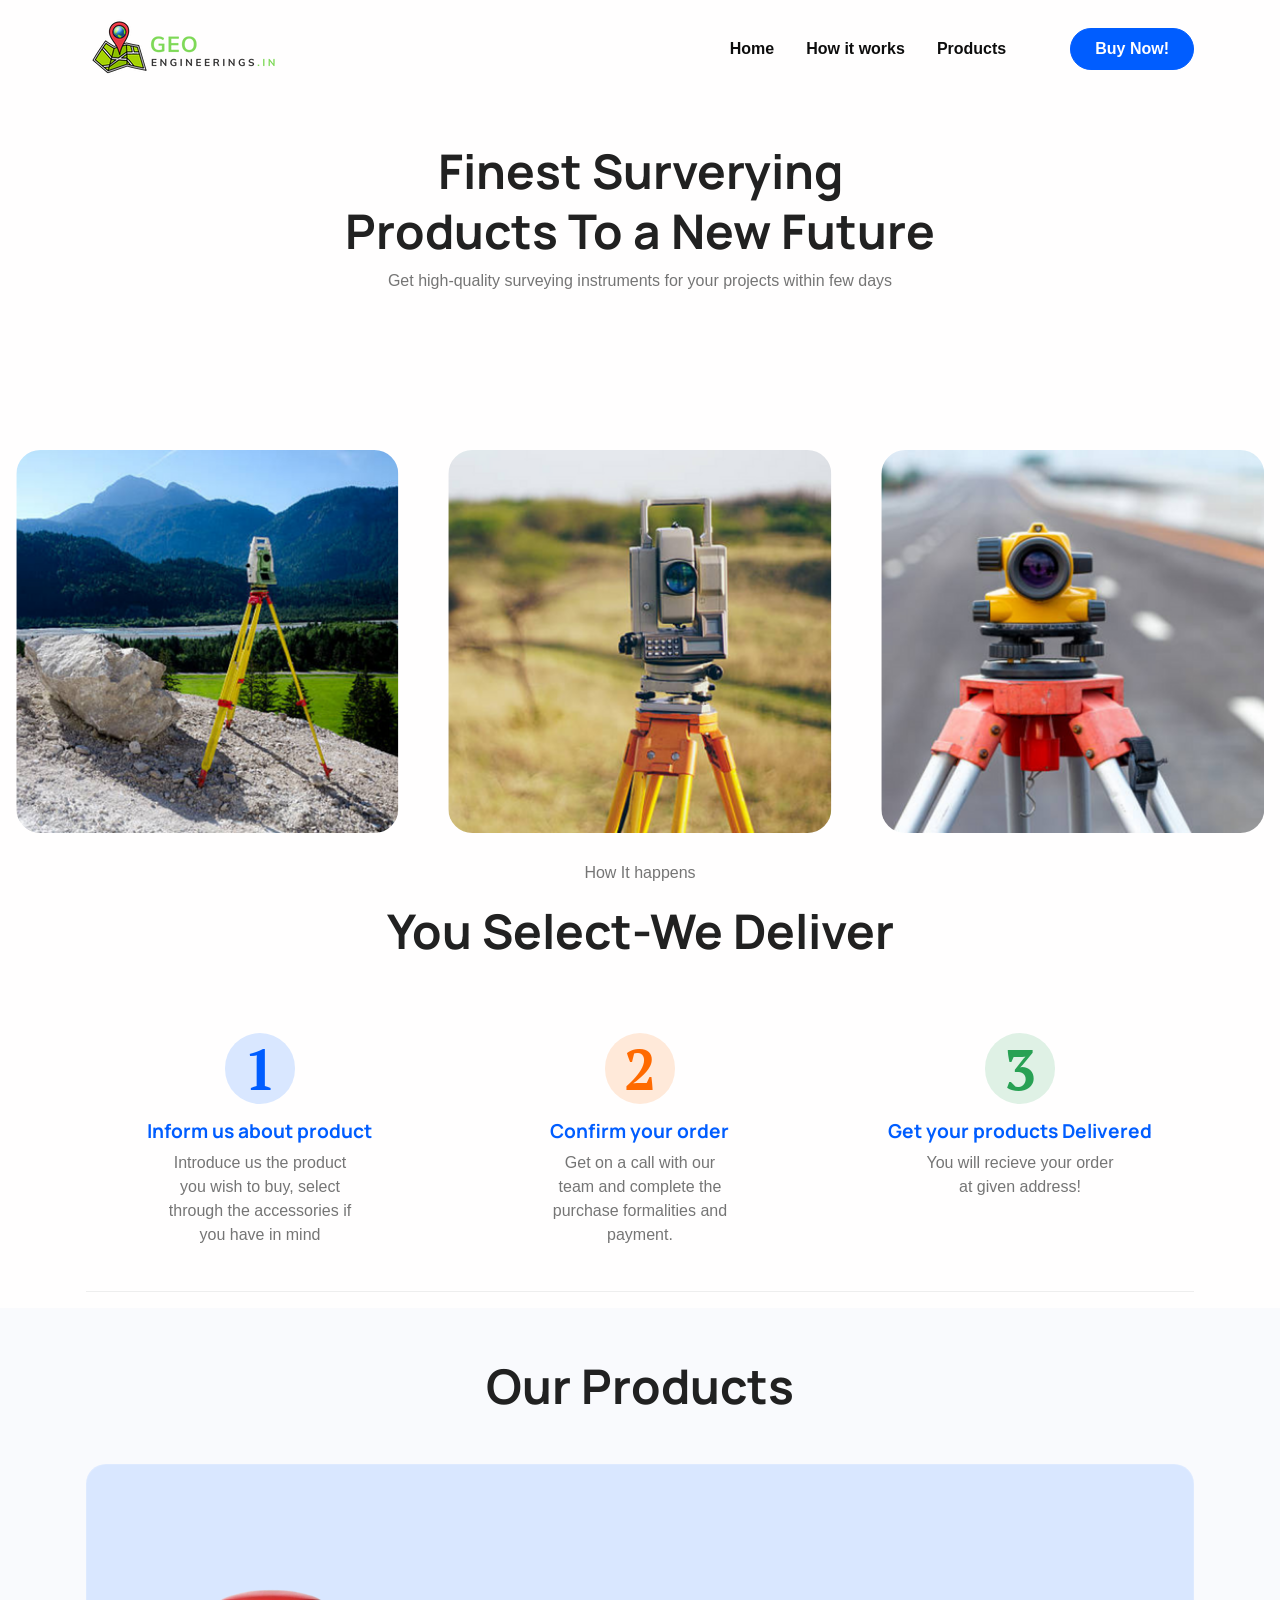
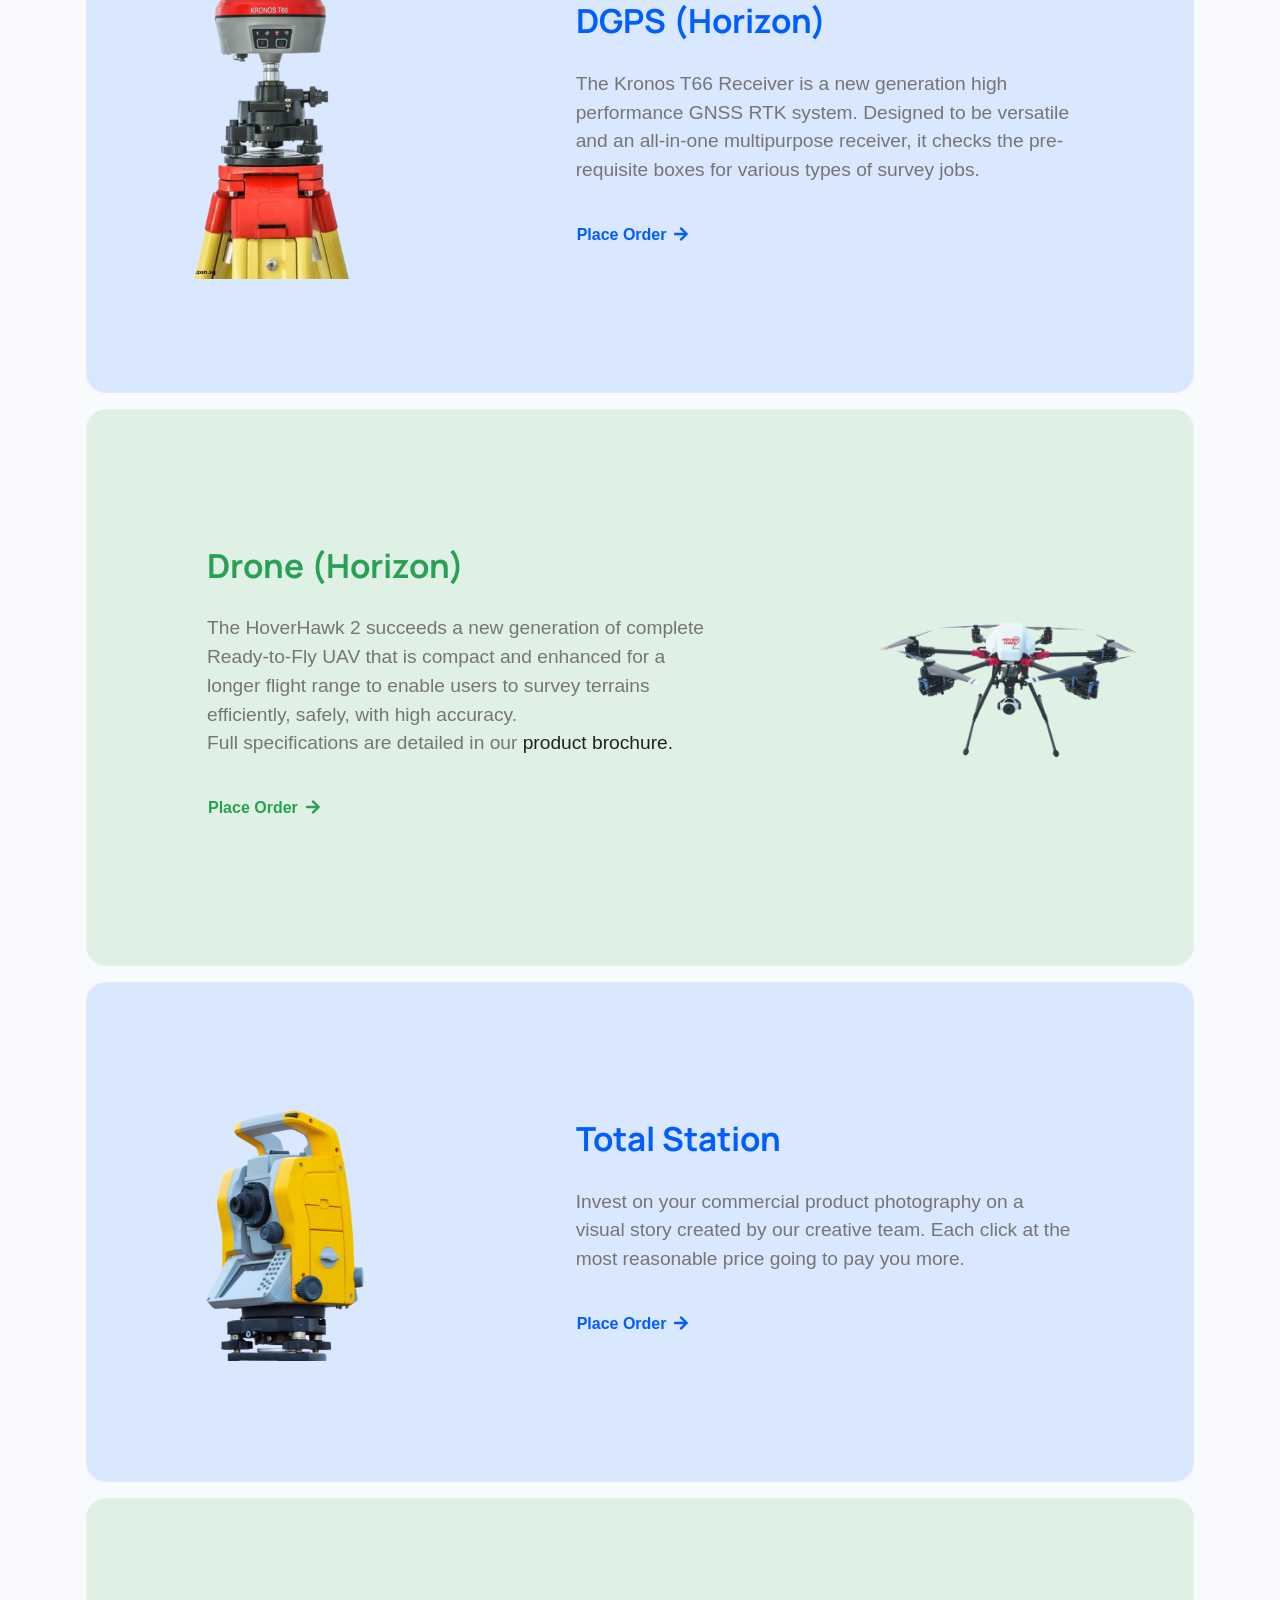
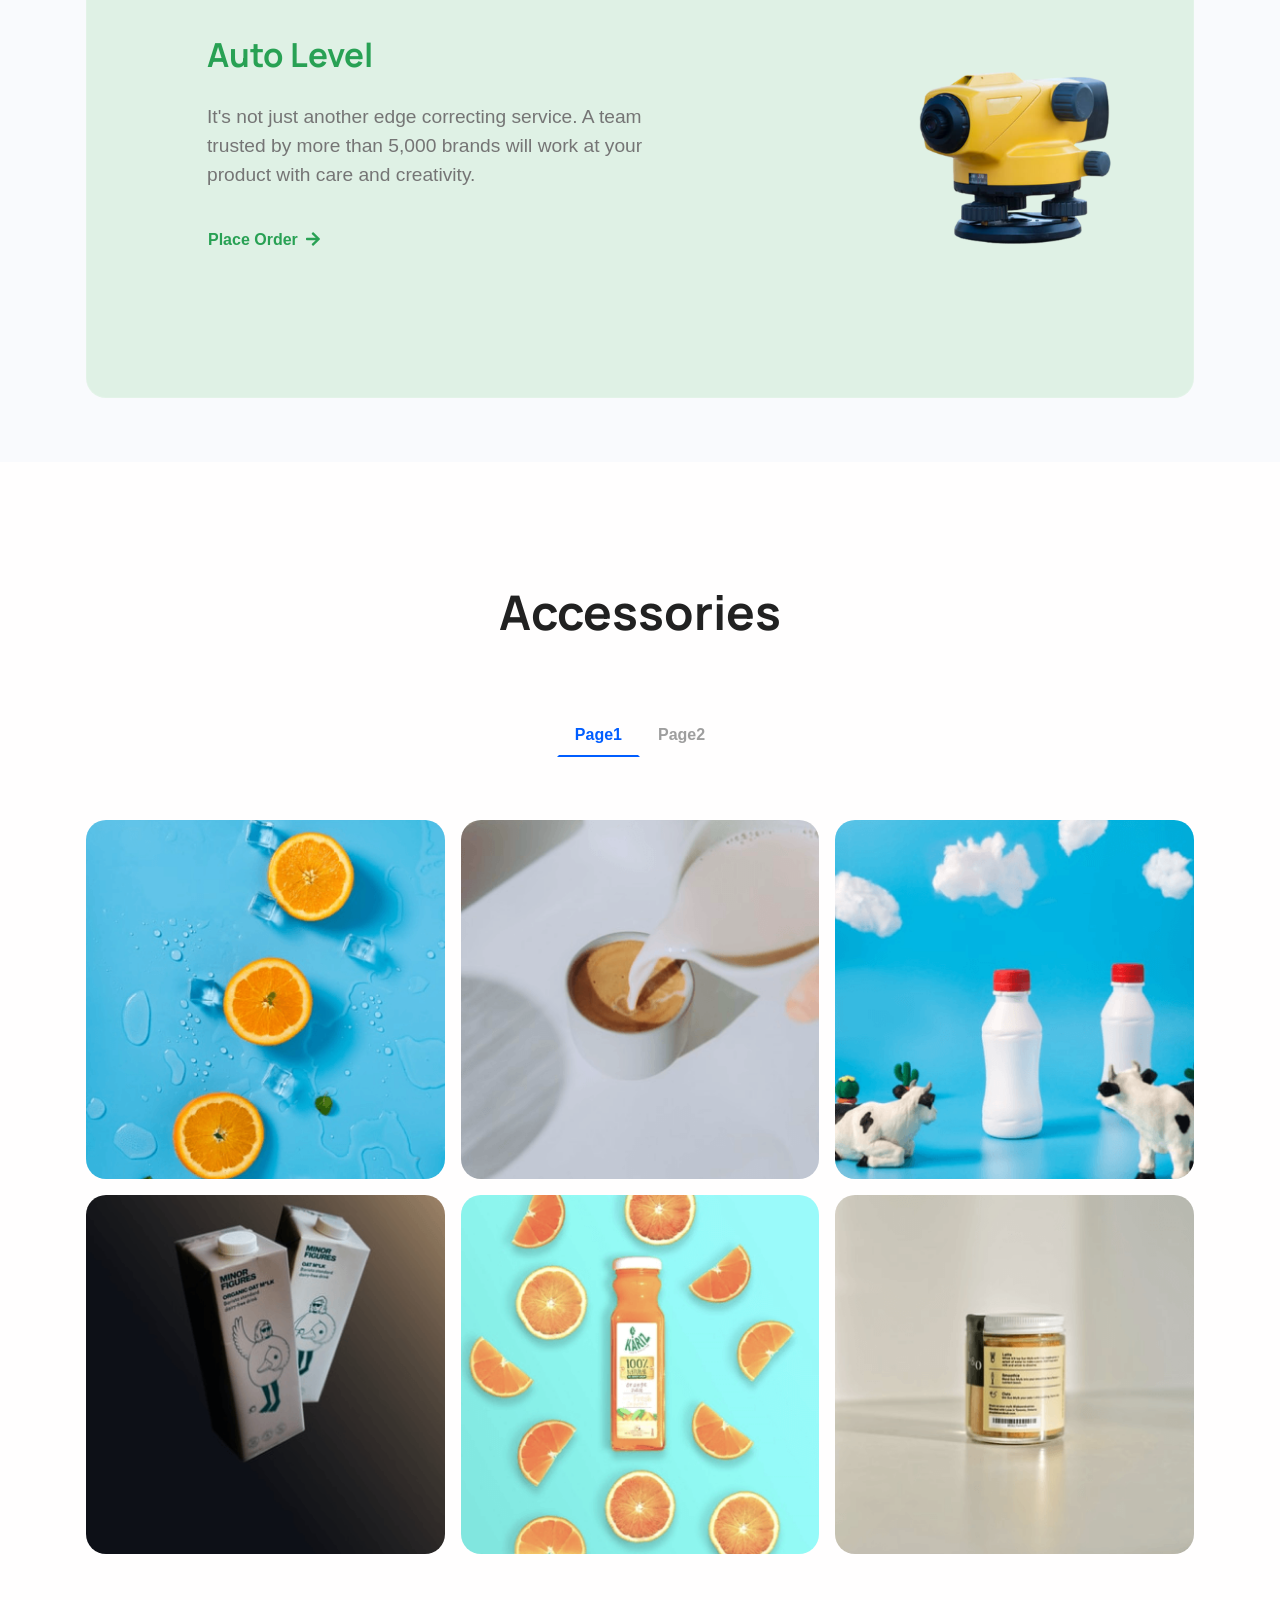
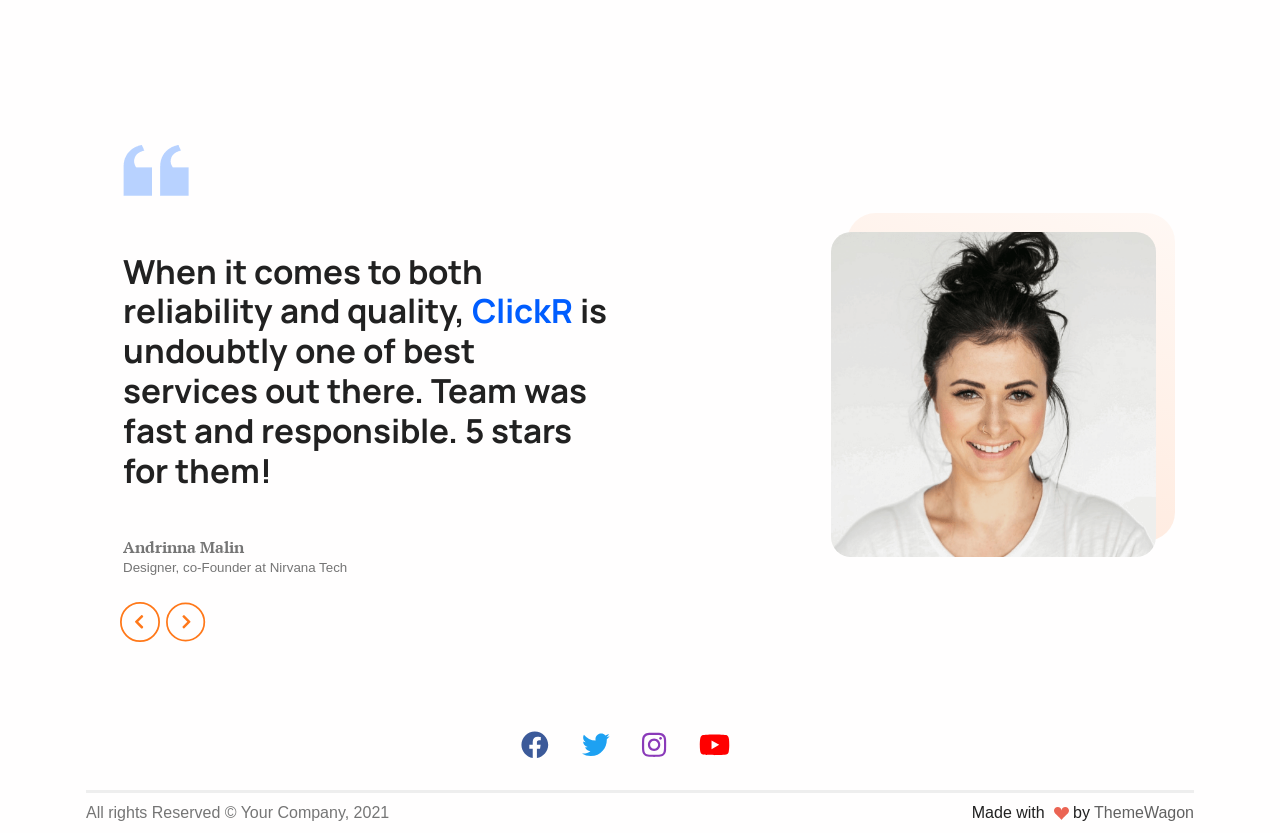
==== commit 0144b9dd: "3rd commit" ====
--- a/public/index.html
+++ b/public/index.html
@@ -10,7 +10,7 @@
     <!-- ===============================================-->
     <!--    Document Title-->
     <!-- ===============================================-->
-    <title>Clickr | Landing, Ecommerce &amp; Business Templatee</title>
+    <title>Geo Engineering | Land Survey Instruments</title>
 
 
     <!-- ===============================================-->
@@ -32,6 +32,8 @@
 
     <link href="vendors/swiper/swiper-bundle.min.css" rel="stylesheet">
     <link rel="stylesheet" href="style.css">
+    
+
   </head>
 
 
@@ -42,17 +44,17 @@
     <!-- ===============================================-->
     <main class="main" id="top">
       <nav class="navbar navbar-expand-lg navbar-light fixed-top py-3 d-block" data-navbar-on-scroll="data-navbar-on-scroll">
-        <div class="container"><a class="navbar-brand d-inline-flex" href="index.html"><img class="card-img" src="assets/img/gallery/logo.png" alt="..." /><span class="fs-2 fw-bold text-primary ms-2">CLICK<span class="text-warning">R</span></span></a>
+        <div class="container"><a class="navbar-brand d-inline-flex" href="index.html"><img class="card-img" src="assets/img/gallery/geo-logo.png" alt="..." /></a>
           <button class="navbar-toggler collapsed" type="button" data-bs-toggle="collapse" data-bs-target="#navbarSupportedContent" aria-controls="navbarSupportedContent" aria-expanded="false" aria-label="Toggle navigation"><span class="navbar-toggler-icon"></span></button>
           <div class="collapse navbar-collapse border-top border-lg-0 mt-4 mt-lg-0" id="navbarSupportedContent">
             <ul class="navbar-nav ms-auto mb-2 mb-lg-0">
               <li class="nav-item px-2"><a class="nav-link fw-bold" aria-current="page" href="index.html">Home</a></li>
               <li class="nav-item px-2"><a class="nav-link fw-bold" href="#howitworks">How it works</a></li>
-              <li class="nav-item px-2"><a class="nav-link fw-bold" href="#services">Services</a></li>
-              <li class="nav-item px-2"><a class="nav-link fw-bold" href="#packages">Packages</a></li>
-              <li class="nav-item px-2"><a class="nav-link fw-bold" href="#faqs">FAQs </a></li>
+              <li class="nav-item px-2"><a class="nav-link fw-bold" href="#services">Products</a></li>
+              <!-- <li class="nav-item px-2"><a class="nav-link fw-bold" href="#packages">Packages</a></li>
+              <li class="nav-item px-2"><a class="nav-link fw-bold" href="#faqs">FAQs </a></li> -->
             </ul>
-            <form class="ms-lg-5"><a class="btn btn-primary" href="form.html">Get started</a></form>
+            <form class="ms-lg-5"><a class="btn btn-primary rounded-pill" href="form.html" target="_blank">Buy Now!</a></form>
           </div>
         </div>
       </nav>
@@ -60,9 +62,8 @@
         <div class="container">
           <div class="row align-items-center min-vh-75 min-vh-md-50">
             <div class="col-12 text-center py-8">
-              <h1 class="lh-sm fs-lg-6 fs-xxl-7">San Francisco Based <br />Product Photography Services </h1>
-              <p class="text-700">Get high-quality aesthetic photographs of your valuable products within few days </p>
-              <div class="mt-5"><a class="btn btn-sm btn-warning rounded-pill" href="form.html"><i class="fas fa-camera me-2"></i>Book a photoshoot</a></div>
+              <h1 class="lh-sm fs-lg-6 fs-xxl-7">Finest Surverying  <br />Products To a New Future </h1>
+              <p class="text-700">Get high-quality surveying instruments for your projects within few days </p>
             </div>
           </div>
         </div>
@@ -101,7 +102,7 @@
 
       <!-- ============================================-->
       <!-- <section> begin ============================-->
-      <section class="py-6">
+      <!-- <section class="py-6">
 
         <div class="container">
           <div class="row">
@@ -117,9 +118,9 @@
             <div class="col-sm-6 col-lg mb-4 mb-lg-0 d-flex flex-center"><img src="assets/img/gallery/theme-wagon.png" alt="brands" /></div>
           </div>
           <hr class="mt-6" />
-        </div><!-- end of .container-->
-
-      </section>
+        </div>
+
+      </section> -->
       <!-- <section> close ============================-->
       <!-- ============================================-->
 
@@ -134,7 +135,7 @@
           <div class="row">
             <div class="col-12">
               <p class="text-center">How It happens </p>
-              <h1 class="text-center lh-sm fs-lg-6 fs-xxl-7">You deliver-We Click</h1>
+              <h1 class="text-center lh-sm fs-lg-6 fs-xxl-7">You Select-We Deliver</h1>
             </div>
           </div>
           <div class="row mt-6">
@@ -142,25 +143,25 @@
               <div class="badge badge-circle bg-soft-primary flex-center">
                 <div class="text-primary fs-7 font-base">1</div>
               </div>
-              <h5 class="text-primary text-center mt-3">Inform us about your product </h5>
-              <p class="text-center mx-xl-7">Introduce your product, select through the pricing plan and let us know if you have any references in mind</p>
+              <h5 class="text-primary text-center mt-3">Inform us about product </h5>
+              <p class="text-center mx-xl-7">Introduce us the product you wish to buy, select through the accessories if you have in mind</p>
             </div>
             <div class="col-12 col-md-4 d-flex flex-column align-items-center">
               <div class="badge badge-circle bg-soft-warning flex-center">
                 <div class="text-warning fs-7 font-base">2</div>
               </div>
-              <h5 class="text-primary text-center mt-3">Deliver your products </h5>
-              <p class="text-center mx-xl-7">Deliver the sujects at our doorstep, we will click perfect shots in no time and make it online ready</p>
+              <h5 class="text-primary text-center mt-3">Confirm your order</h5>
+              <p class="text-center mx-xl-7">Get on a call with our team and complete the purchase formalities and payment.</p>
             </div>
             <div class="col-12 col-md-4 d-flex flex-column align-items-center">
               <div class="badge badge-circle bg-soft-success flex-center">
                 <div class="text-success fs-7 font-base">3 </div>
               </div>
-              <h5 class="text-primary text-center mt-3">Reviewing the shots</h5>
-              <p class="text-center mx-xl-7">After the photoshoot, you will get to review the shots and let us know if there any modification needed.</p>
-            </div>
-          </div>
-          <!-- <hr  /> -->
+              <h5 class="text-primary text-center mt-3">Get your products Delivered</h5>
+              <p class="text-center mx-xl-7">You will recieve your order at given address!</p>
+            </div>
+          </div>
+          <hr class="mt-4" />
         </div>
         <!-- end of .container-->
 
@@ -174,6 +175,30 @@
             <div class="row">
               <h1 class="text-center lh-sm mb-5 fs-lg-6 fs-xxl-7">Our Products</h1>
               <div class="col-12">
+                <div class="card mb-3 hover-top-shadow rounded-3 py-3 bg-soft-primary ">
+                  <div class="row g-0 flex-center">
+                    <div class="col-md-5 col-lg-4 text-center order-0"><img class="text-center w-100 " src="assets/img/gallery/dgps.png" alt="..." /></div>
+                    <div class="col-md-7 col-lg-8">
+                      <div class="card-body ps-5 p-lg-8">
+                        <h2 class="card-title mb-4 text-primary">DGPS (Horizon) </h2>
+                        <p class="card-text mb-4 fs-1 pe-xxl-8">The Kronos T66 Receiver is a new generation high performance GNSS RTK system. Designed to be versatile and an all-in-one multipurpose receiver, it checks the pre-requisite boxes for various types of survey jobs. </p>
+                        <div class="d-flex flex-row"><a class="btn px-0 me-3 text-primary" href="#!">Place Order<i class="fas fa-arrow-right ms-2"></i></a></div>
+                      </div>
+                    </div>
+                  </div>
+                </div>
+                <div class="card mb-3 hover-top-shadow rounded-3 py-3 bg-soft-success">
+                  <div class="row g-0 flex-center">
+                    <div class="col-md-5 col-lg-4 text-center order-lg-1"><img class="text-center w-100" src="assets/img/gallery/drone.png" alt="..." /></div>
+                    <div class="col-md-7 col-lg-8">
+                      <div class="card-body ps-5 p-lg-8">
+                        <h2 class="card-title mb-4 text-success">Drone (Horizon)</h2>
+                        <p class="card-text mb-4 fs-1 pe-xxl-8">The HoverHawk 2 succeeds a new generation of complete Ready-to-Fly UAV that is compact and enhanced for a longer flight range to enable users to survey terrains efficiently, safely, with high accuracy. <br />Full specifications are detailed in our <a href="./assets/HoverHawk-2-brochure.pdf">product brochure.</a></p>
+                        <div class="d-flex flex-row"><a class="btn px-0 me-3 text-success" href="#!">Place Order<i class="fas fa-arrow-right ms-2"></i></a></div>
+                      </div>
+                    </div>
+                  </div>
+                </div>
                 <div class="card mb-3 hover-top-shadow rounded-3 py-3 bg-soft-primary">
                   <div class="row g-0 flex-center">
                     <div class="col-md-5 col-lg-4 text-center order-0"><img class="text-center w-100" src="assets/img/gallery/totalStation-1.png" alt="..." /></div>
@@ -181,7 +206,7 @@
                       <div class="card-body ps-5 p-lg-8">
                         <h2 class="card-title mb-4 text-primary">Total Station</h2>
                         <p class="card-text mb-4 fs-1 pe-xxl-8">Invest on your commercial product photography on a visual story created by our creative team. Each click at the most reasonable price going to pay you more.</p>
-                        <div class="d-flex flex-row"><a class="btn px-0 me-3 text-primary" href="#!">View portfolio<i class="fas fa-arrow-right ms-2"></i></a><a class="btn text-primary" href="#!">Pricing<i class="fas fa-arrow-right hvr-icon-forward ms-2"></i></a></div>
+                        <div class="d-flex flex-row"><a class="btn px-0 me-3 text-primary" href="#!">Place Order<i class="fas fa-arrow-right ms-2"></i></a></div>
                       </div>
                     </div>
                   </div>
@@ -193,35 +218,12 @@
                       <div class="card-body ps-5 p-lg-8">
                         <h2 class="card-title mb-4 text-success">Auto Level</h2>
                         <p class="card-text mb-4 fs-1 pe-xxl-8">It's not just another edge correcting service. A team trusted by more than 5,000 brands will work at your product with care and creativity.</p>
-                        <div class="d-flex flex-row"><a class="btn px-0 me-3 text-success" href="#!">View portfolio<i class="fas fa-arrow-right ms-2"></i></a><a class="btn text-success" href="#!">Pricing<i class="fas fa-arrow-right hvr-icon-forward ms-2"></i></a></div>
+                        <div class="d-flex flex-row"><a class="btn px-0 me-3 text-success" href="#!">Place Order<i class="fas fa-arrow-right ms-2"></i></a></div>
                       </div>
                     </div>
                   </div>
                 </div>
-                <div class="card mb-3 hover-top-shadow rounded-3 py-3 bg-soft-primary ">
-                  <div class="row g-0 flex-center">
-                    <div class="col-md-5 col-lg-4 text-center order-0"><img class="text-center w-100 " src="assets/img/gallery/dgps.png" alt="..." /></div>
-                    <div class="col-md-7 col-lg-8">
-                      <div class="card-body ps-5 p-lg-8">
-                        <h2 class="card-title mb-4 text-primary">DGPS</h2>
-                        <p class="card-text mb-4 fs-1 pe-xxl-8">Invest on your commercial product photography on a visual story created by our creative team. Each click at the most reasonable price going to pay you more.</p>
-                        <div class="d-flex flex-row"><a class="btn px-0 me-3 text-primary" href="#!">View portfolio<i class="fas fa-arrow-right ms-2"></i></a><a class="btn text-primary" href="#!">Pricing<i class="fas fa-arrow-right hvr-icon-forward ms-2"></i></a></div>
-                      </div>
-                    </div>
-                  </div>
-                </div>
-                <div class="card mb-3 hover-top-shadow rounded-3 py-3 bg-soft-success">
-                  <div class="row g-0 flex-center">
-                    <div class="col-md-5 col-lg-4 text-center order-lg-1"><img class="text-center w-100" src="assets/img/gallery/drone.png" alt="..." /></div>
-                    <div class="col-md-7 col-lg-8">
-                      <div class="card-body ps-5 p-lg-8">
-                        <h2 class="card-title mb-4 text-success">Drone</h2>
-                        <p class="card-text mb-4 fs-1 pe-xxl-8">It's not just another edge correcting service. A team trusted by more than 5,000 brands will work at your product with care and creativity.</p>
-                        <div class="d-flex flex-row"><a class="btn px-0 me-3 text-success" href="#!">View portfolio<i class="fas fa-arrow-right ms-2"></i></a><a class="btn text-success" href="#!">Pricing<i class="fas fa-arrow-right hvr-icon-forward ms-2"></i></a></div>
-                      </div>
-                    </div>
-                  </div>
-                </div>
+                
               </div>
             </div>
           </div>
@@ -343,12 +345,12 @@
             <div class="col-12">
               <nav></nav>
               <div class="nav nav-tabs clickr-tabs mb-6 justify-content-center" id="nav-tab" role="tablist">
-                <button class="nav-link active" id="nav-food-tab" data-bs-toggle="tab" data-bs-target="#nav-food" type="button" role="tab" aria-controls="nav-food" aria-selected="true">Food</button>
-                <button class="nav-link" id="nav-shoes-tab" data-bs-toggle="tab" data-bs-target="#nav-shoes" type="button" role="tab" aria-controls="nav-shoes" aria-selected="false">Shoes</button>
-                <button class="nav-link" id="nav-watches-tab" data-bs-toggle="tab" data-bs-target="#nav-watches" type="button" role="tab" aria-controls="nav-watches" aria-selected="false">Watches</button>
+                <button class="nav-link active" id="nav-food-tab" data-bs-toggle="tab" data-bs-target="#nav-food" type="button" role="tab" aria-controls="nav-food" aria-selected="true">Page1</button>
+                <button class="nav-link" id="nav-shoes-tab" data-bs-toggle="tab" data-bs-target="#nav-shoes" type="button" role="tab" aria-controls="nav-shoes" aria-selected="false">Page2</button>
+                <!-- <button class="nav-link" id="nav-watches-tab" data-bs-toggle="tab" data-bs-target="#nav-watches" type="button" role="tab" aria-controls="nav-watches" aria-selected="false">Watches</button>
                 <button class="nav-link" id="nav-cosmetics-tab" data-bs-toggle="tab" data-bs-target="#nav-cosmetics" type="button" role="tab" aria-controls="nav-cosmetics" aria-selected="false">Cosmetics</button>
                 <button class="nav-link" id="nav-phone-tab" data-bs-toggle="tab" data-bs-target="#nav-phone" type="button" role="tab" aria-controls="nav-phone" aria-selected="false">Phone</button>
-                <button class="nav-link" id="nav-camera-tab" data-bs-toggle="tab" data-bs-target="#nav-camera" type="button" role="tab" aria-controls="nav-camera" aria-selected="false">Camera</button>
+                <button class="nav-link" id="nav-camera-tab" data-bs-toggle="tab" data-bs-target="#nav-camera" type="button" role="tab" aria-controls="nav-camera" aria-selected="false">Camera</button> -->
               </div>
             </div>
             <div class="tab-content" id="nav-tabContent">
@@ -372,7 +374,6 @@
                   <div class="col-sm-6 col-md-4 mb-3 h-100">
                     <div class="card card-span h-100 text-white"><img class="rounded-3 h-100" src="assets/img/gallery/food-6.png" alt="..." /><a class="stretched-link" href="#!"></a></div>
                   </div>
-                  <div class="col-12 d-flex justify-content-center mt-5"> <a class="btn btn-lg btn-outline-warning rounded-pill" href="#!">View portfolio<i class="fas fa-arrow-right ms-2"></i></a></div>
                 </div>
               </div>
               <div class="tab-pane fade" id="nav-shoes" role="tabpanel" aria-labelledby="nav-shoes-tab">
@@ -395,10 +396,9 @@
                   <div class="col-sm-6 col-md-4 mb-3 h-100">
                     <div class="card card-span h-100 text-white"><img class="rounded-3 h-100" src="assets/img/gallery/shoes-6.png" alt="..." /><a class="stretched-link" href="#!"></a></div>
                   </div>
-                  <div class="col-12 d-flex justify-content-center mt-5"> <a class="btn btn-lg btn-outline-warning rounded-pill" href="#!">View portfolio<i class="fas fa-arrow-right ms-2"></i></a></div>
-                </div>
-              </div>
-              <div class="tab-pane fade" id="nav-watches" role="tabpanel" aria-labelledby="nav-watches-tab">
+                </div>
+              </div>
+              <!-- <div class="tab-pane fade" id="nav-watches" role="tabpanel" aria-labelledby="nav-watches-tab">
                 <div class="row gx-3">
                   <div class="col-sm-6 col-md-4 mb-3 h-100">
                     <div class="card card-span h-100 text-white"><img class="rounded-3 h-100" src="assets/img/gallery/watch-1.png" alt="..." /><a class="stretched-link" href="#!"></a></div>
@@ -488,7 +488,7 @@
                     <div class="card card-span h-100 text-white"><img class="rounded-3 h-100" src="assets/img/gallery/camera-6.png" alt="..." /><a class="stretched-link" href="#!"></a></div>
                   </div>
                   <div class="col-12 d-flex justify-content-center mt-5"> <a class="btn btn-lg btn-outline-warning rounded-pill" href="#!">View portfolio<i class="fas fa-arrow-right ms-2"></i></a></div>
-                </div>
+                </div> -->
               </div>
             </div>
           </div>
--- a/public/style.css
+++ b/public/style.css
@@ -1,3 +1,9 @@
+@import url('https://fonts.googleapis.com/css2?family=Manrope:wght@200;300;400;500;600;700;800&display=swap');
+
+h1,h2,h3,h4,h5 {
+    font-family: 'Manrope', sans-serif;
+}
+
 #header img {
     border-radius: 1.5rem;
 }
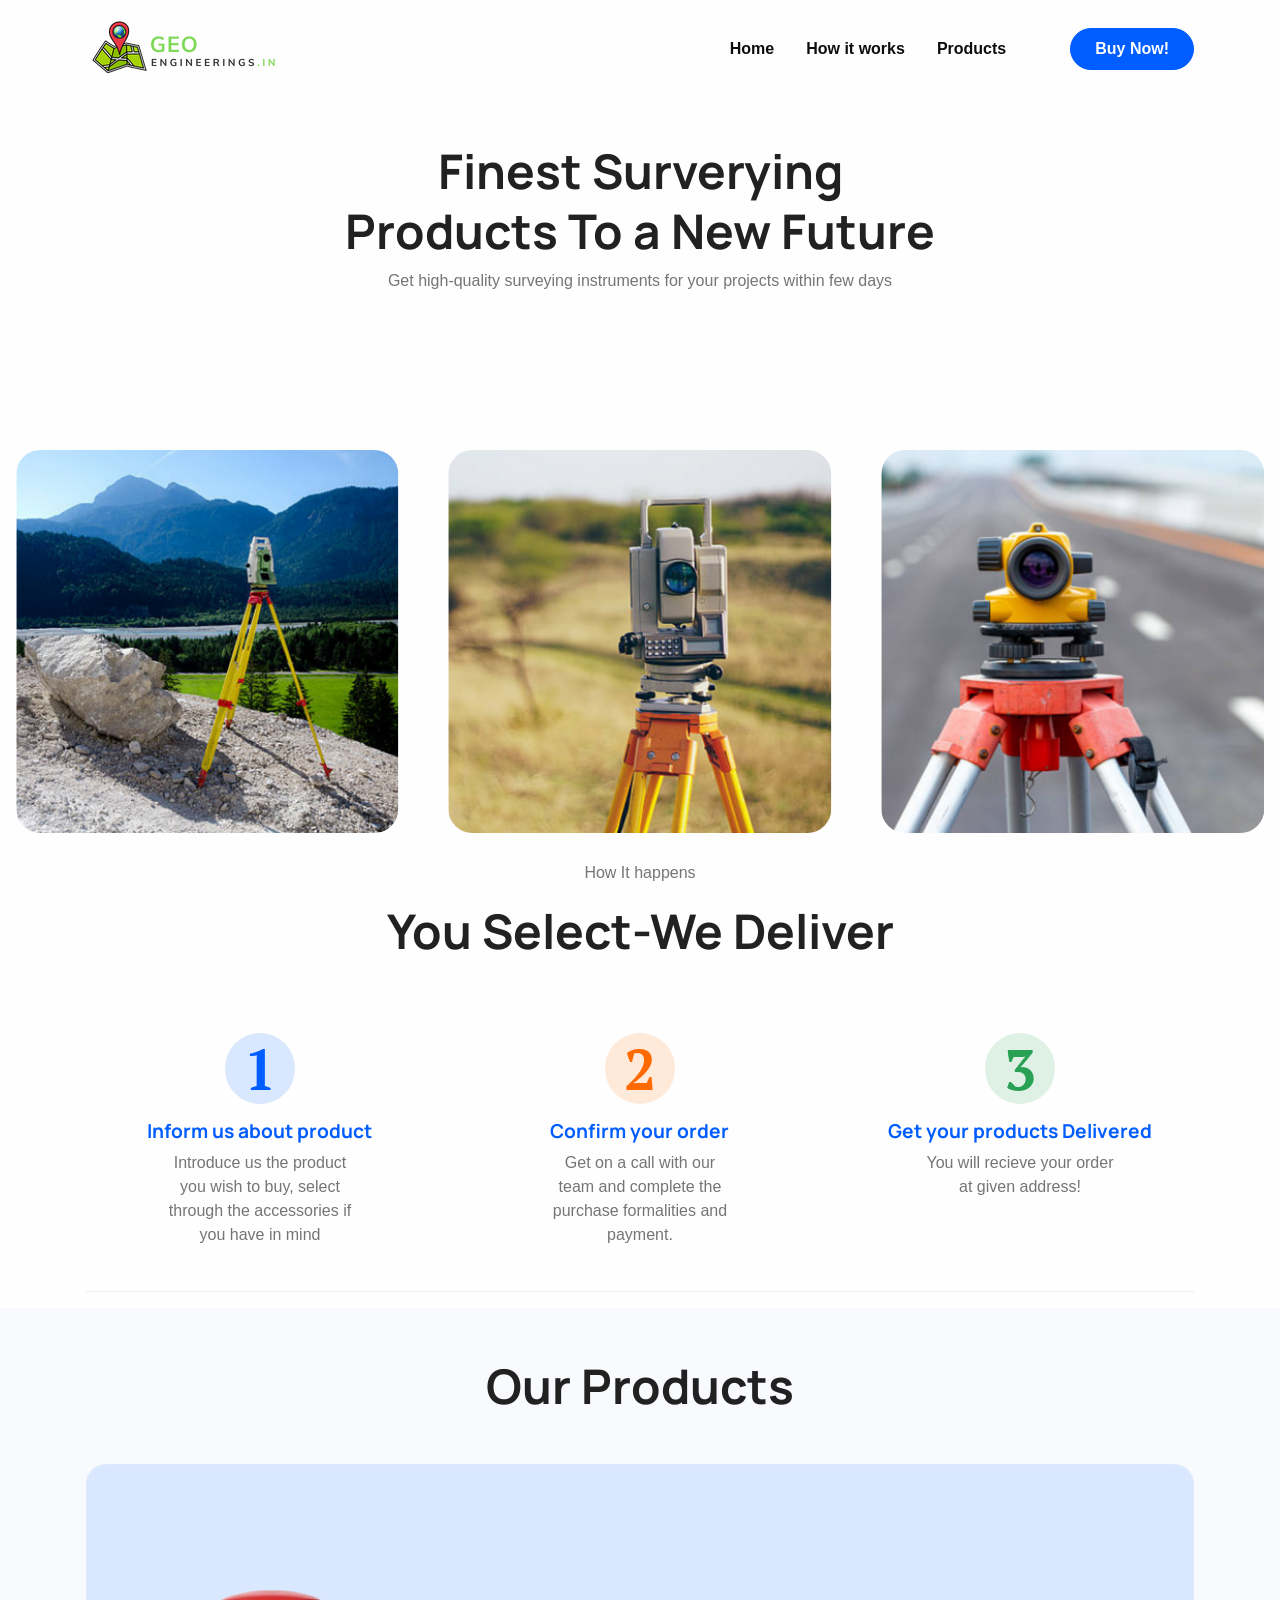
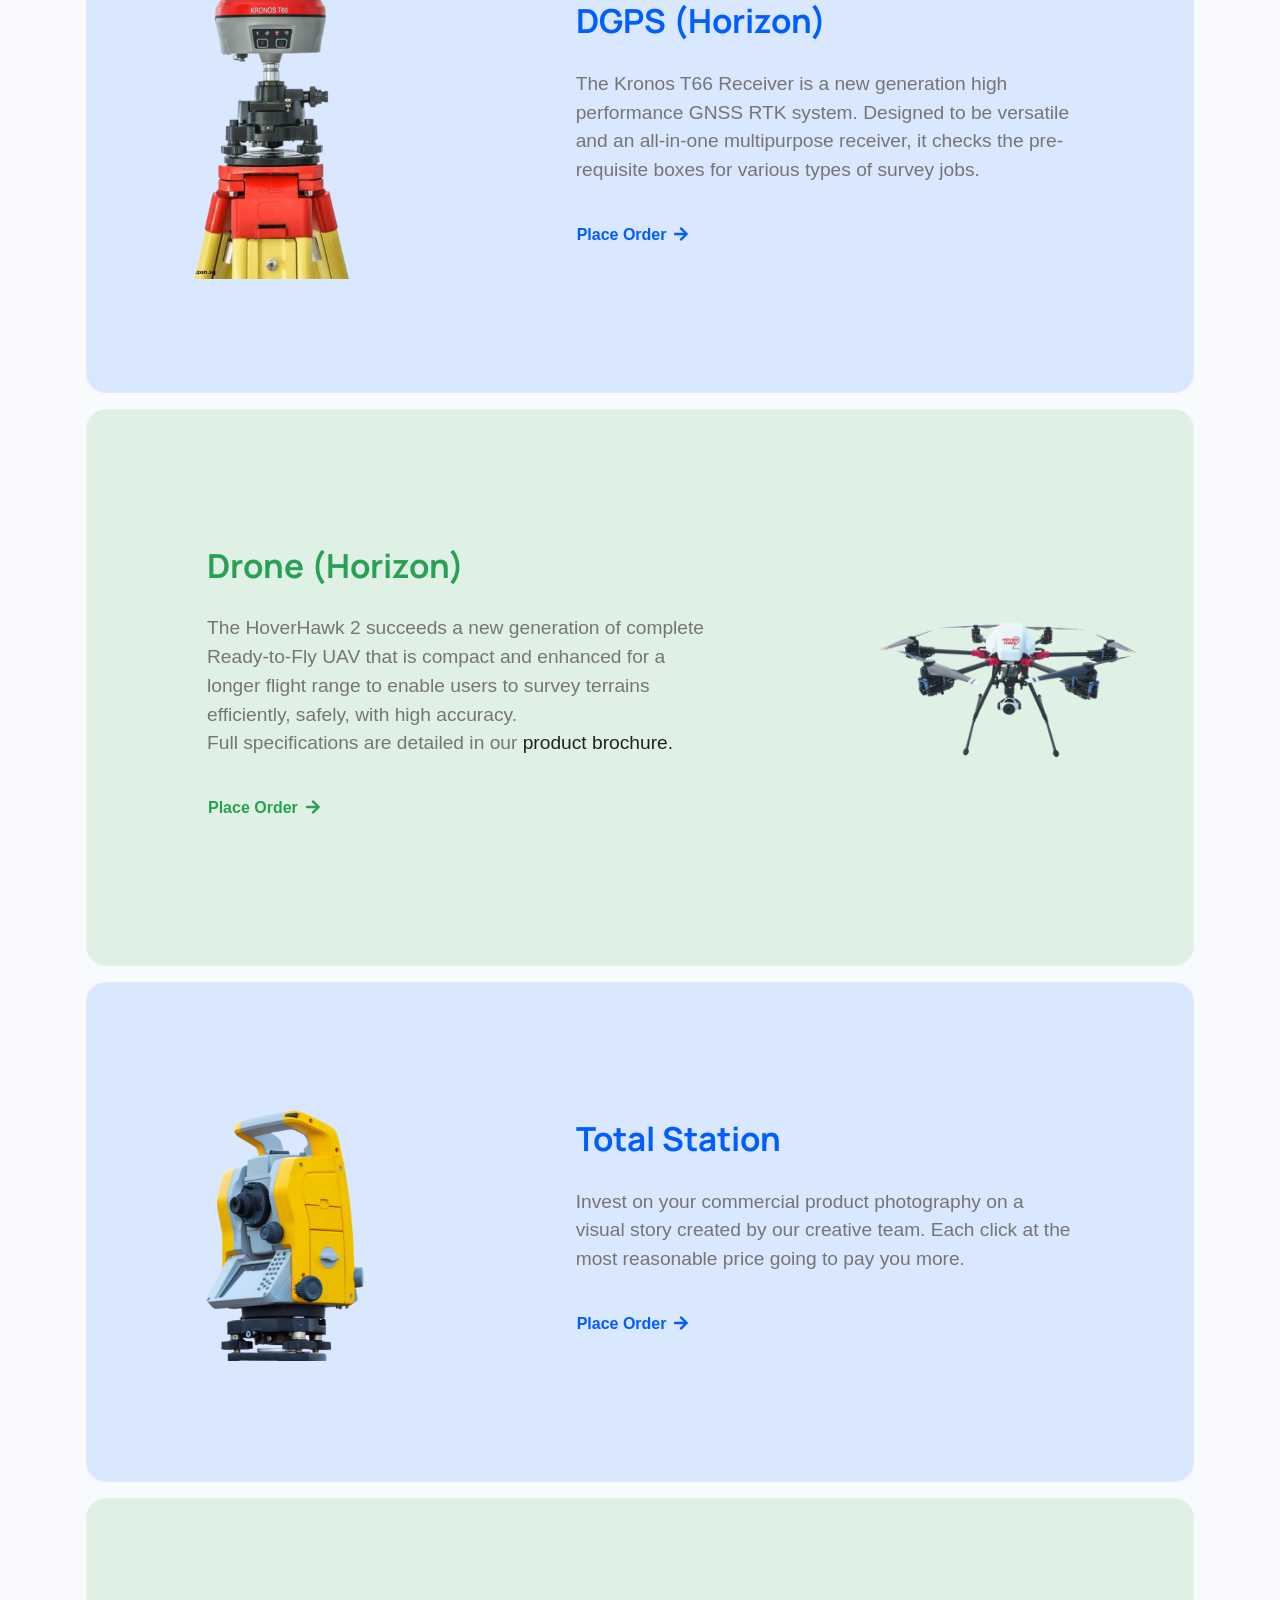
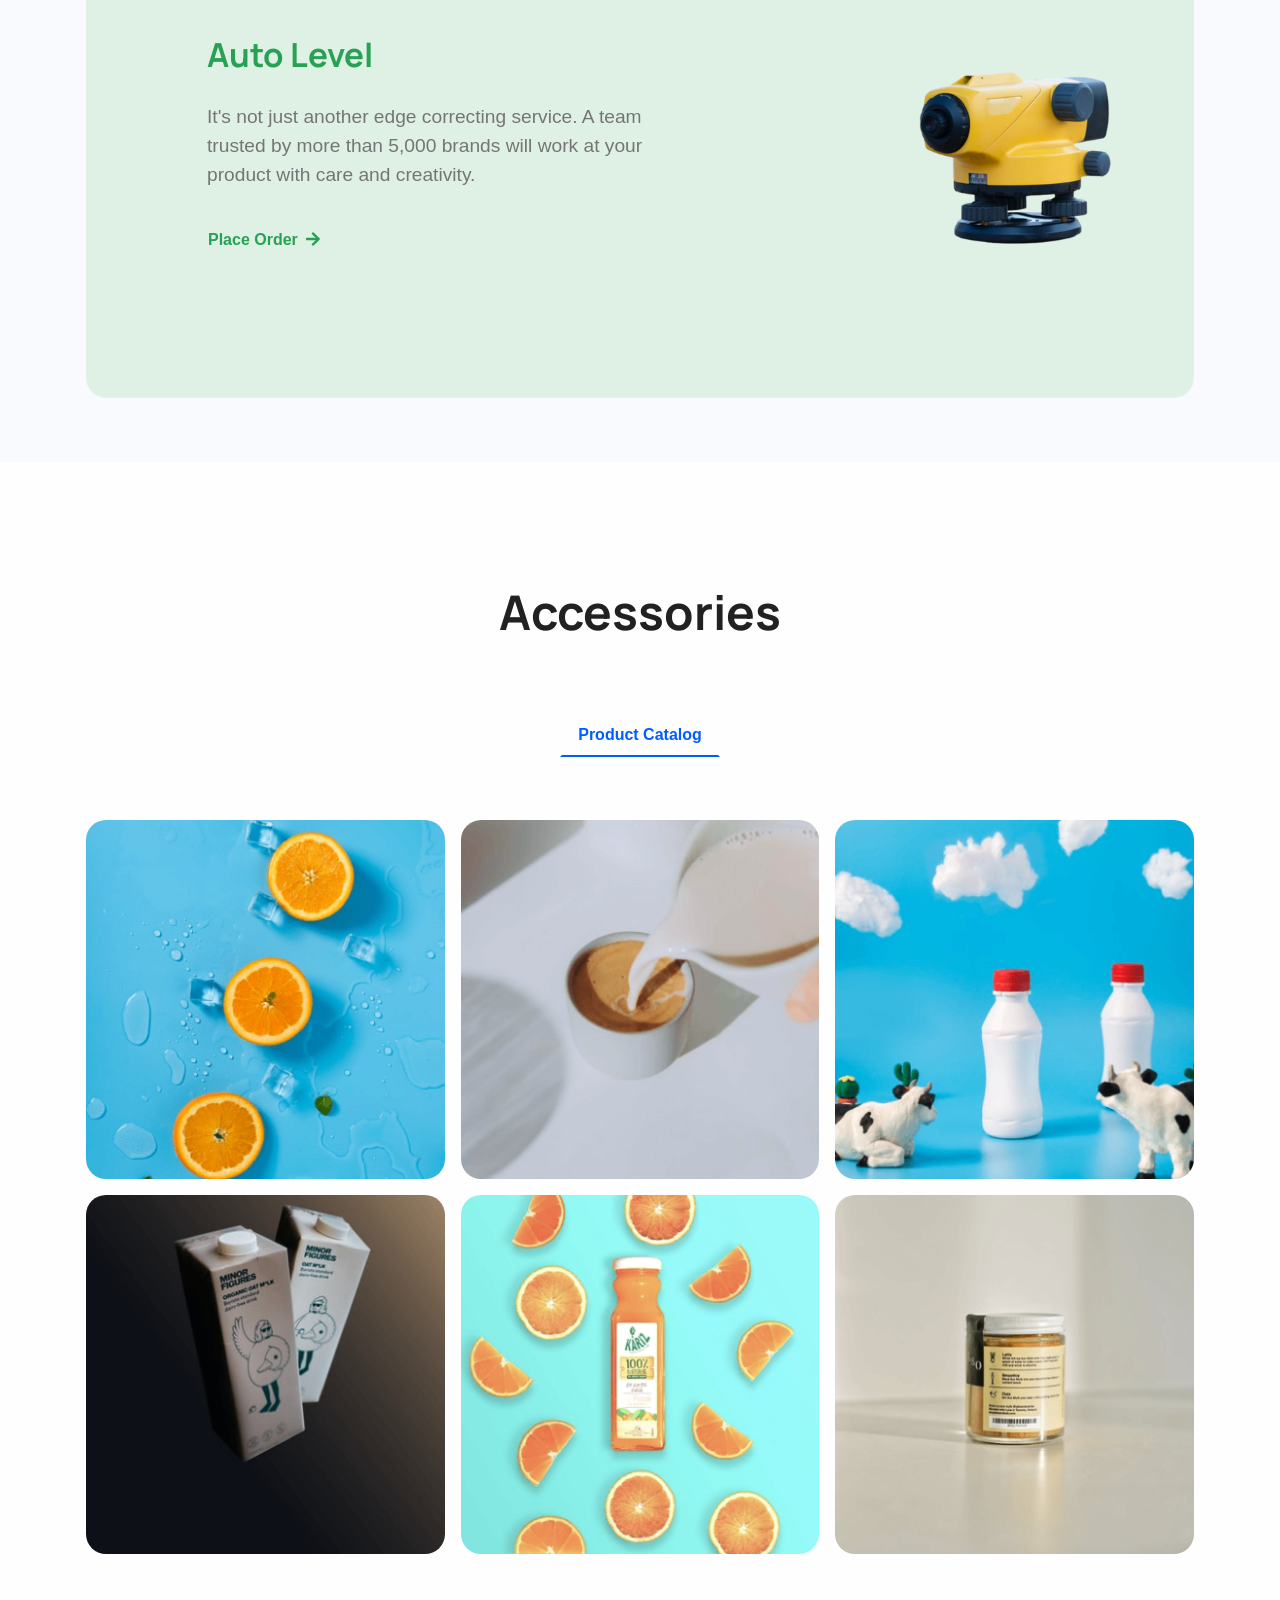
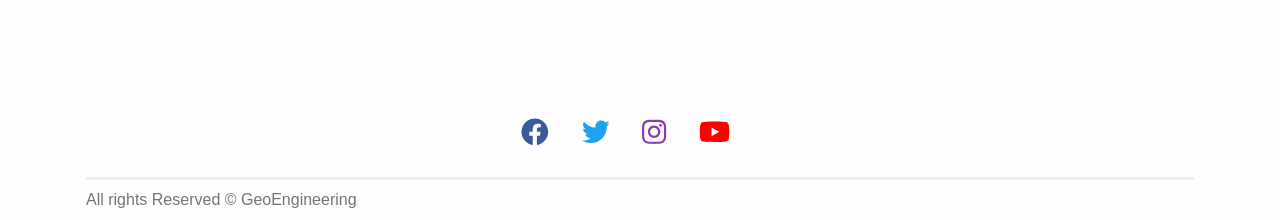
==== commit 60a4286a: "Stage-1 Commit" ====
--- a/public/index.html
+++ b/public/index.html
@@ -54,7 +54,7 @@
               <!-- <li class="nav-item px-2"><a class="nav-link fw-bold" href="#packages">Packages</a></li>
               <li class="nav-item px-2"><a class="nav-link fw-bold" href="#faqs">FAQs </a></li> -->
             </ul>
-            <form class="ms-lg-5"><a class="btn btn-primary rounded-pill" href="form.html" target="_blank">Buy Now!</a></form>
+            <form class="ms-lg-5"><a class="btn btn-primary rounded-pill" href="form.html">Buy Now!</a></form>
           </div>
         </div>
       </nav>
@@ -345,8 +345,8 @@
             <div class="col-12">
               <nav></nav>
               <div class="nav nav-tabs clickr-tabs mb-6 justify-content-center" id="nav-tab" role="tablist">
-                <button class="nav-link active" id="nav-food-tab" data-bs-toggle="tab" data-bs-target="#nav-food" type="button" role="tab" aria-controls="nav-food" aria-selected="true">Page1</button>
-                <button class="nav-link" id="nav-shoes-tab" data-bs-toggle="tab" data-bs-target="#nav-shoes" type="button" role="tab" aria-controls="nav-shoes" aria-selected="false">Page2</button>
+                <button class="nav-link active" id="nav-food-tab" data-bs-toggle="tab" data-bs-target="#nav-food" type="button" role="tab" aria-controls="nav-food" aria-selected="true">Product Catalog</button>
+                <!-- <button class="nav-link" id="nav-shoes-tab" data-bs-toggle="tab" data-bs-target="#nav-shoes" type="button" role="tab" aria-controls="nav-shoes" aria-selected="false">Page2</button> -->
                 <!-- <button class="nav-link" id="nav-watches-tab" data-bs-toggle="tab" data-bs-target="#nav-watches" type="button" role="tab" aria-controls="nav-watches" aria-selected="false">Watches</button>
                 <button class="nav-link" id="nav-cosmetics-tab" data-bs-toggle="tab" data-bs-target="#nav-cosmetics" type="button" role="tab" aria-controls="nav-cosmetics" aria-selected="false">Cosmetics</button>
                 <button class="nav-link" id="nav-phone-tab" data-bs-toggle="tab" data-bs-target="#nav-phone" type="button" role="tab" aria-controls="nav-phone" aria-selected="false">Phone</button>
@@ -376,7 +376,7 @@
                   </div>
                 </div>
               </div>
-              <div class="tab-pane fade" id="nav-shoes" role="tabpanel" aria-labelledby="nav-shoes-tab">
+              <!-- <div class="tab-pane fade" id="nav-shoes" role="tabpanel" aria-labelledby="nav-shoes-tab">
                 <div class="row gx-3">
                   <div class="col-sm-6 col-md-4 mb-3 h-100">
                     <div class="card card-span h-100 text-white"><img class="rounded-3 h-100" src="assets/img/gallery/shoes-1.png" alt="..." /><a class="stretched-link" href="#!"></a></div>
@@ -397,7 +397,7 @@
                     <div class="card card-span h-100 text-white"><img class="rounded-3 h-100" src="assets/img/gallery/shoes-6.png" alt="..." /><a class="stretched-link" href="#!"></a></div>
                   </div>
                 </div>
-              </div>
+              </div> -->
               <!-- <div class="tab-pane fade" id="nav-watches" role="tabpanel" aria-labelledby="nav-watches-tab">
                 <div class="row gx-3">
                   <div class="col-sm-6 col-md-4 mb-3 h-100">
@@ -567,7 +567,7 @@
 <!-- ============================================-->
 
 
-<section class="pb-7 pt-5" id="testimonial">
+<!-- <section class="pb-7 pt-5" id="testimonial">
   <div class="container-xxl">
     <div class="row flex-center h-100">
       <div class="col-12">
@@ -626,7 +626,7 @@
       </div>
     </div>
   </div>
-</section>
+</section> -->
 
 
 <!-- ============================================-->
@@ -699,15 +699,15 @@
           <div class="border-bottom border-3"></div>
           <div class="row">
             <div class="col-md-6">
-              <p class="my-2 text-center text-md-start">All rights Reserved &copy; Your Company, 2021</p>
-            </div>
-            <div class="col-md-6 order-1 order-md-0">
+              <p class="my-2 text-center text-md-start">All rights Reserved &copy; GeoEngineering</p>
+            </div>
+            <!-- <div class="col-md-6 order-1 order-md-0">
               <p class="my-2 text-1000 text-md-end text-center"> Made with&nbsp;
                 <svg class="bi bi-suit-heart-fill" xmlns="http://www.w3.org/2000/svg" width="15" height="15" fill="#EB6453" viewBox="0 0 16 16">
                   <path d="M4 1c2.21 0 4 1.755 4 3.92C8 2.755 9.79 1 12 1s4 1.755 4 3.92c0 3.263-3.234 4.414-7.608 9.608a.513.513 0 0 1-.784 0C3.234 9.334 0 8.183 0 4.92 0 2.755 1.79 1 4 1z"></path>
                 </svg>&nbsp;by&nbsp;<a class="text-800" href="https://themewagon.com/" target="_blank">ThemeWagon </a>
               </p>
-            </div>
+            </div> -->
           </div>
         </div><!-- end of .container-->
 
--- a/public/style.css
+++ b/public/style.css
@@ -1,11 +1,15 @@
-@import url('https://fonts.googleapis.com/css2?family=Manrope:wght@200;300;400;500;600;700;800&display=swap');
+@import url("https://fonts.googleapis.com/css2?family=Manrope:wght@200;300;400;500;600;700;800&display=swap");
 
-h1,h2,h3,h4,h5 {
-    font-family: 'Manrope', sans-serif;
+h1,
+h2,
+h3,
+h4,
+h5 {
+  font-family: "Manrope", sans-serif;
 }
 
 #header img {
-    border-radius: 1.5rem;
+  border-radius: 1.5rem;
 }
 
 /* #services img {
@@ -13,6 +17,5 @@
 } */
 
 .drone img {
-    padding: 0 55px;
-
-}+  padding: 0 55px;
+}
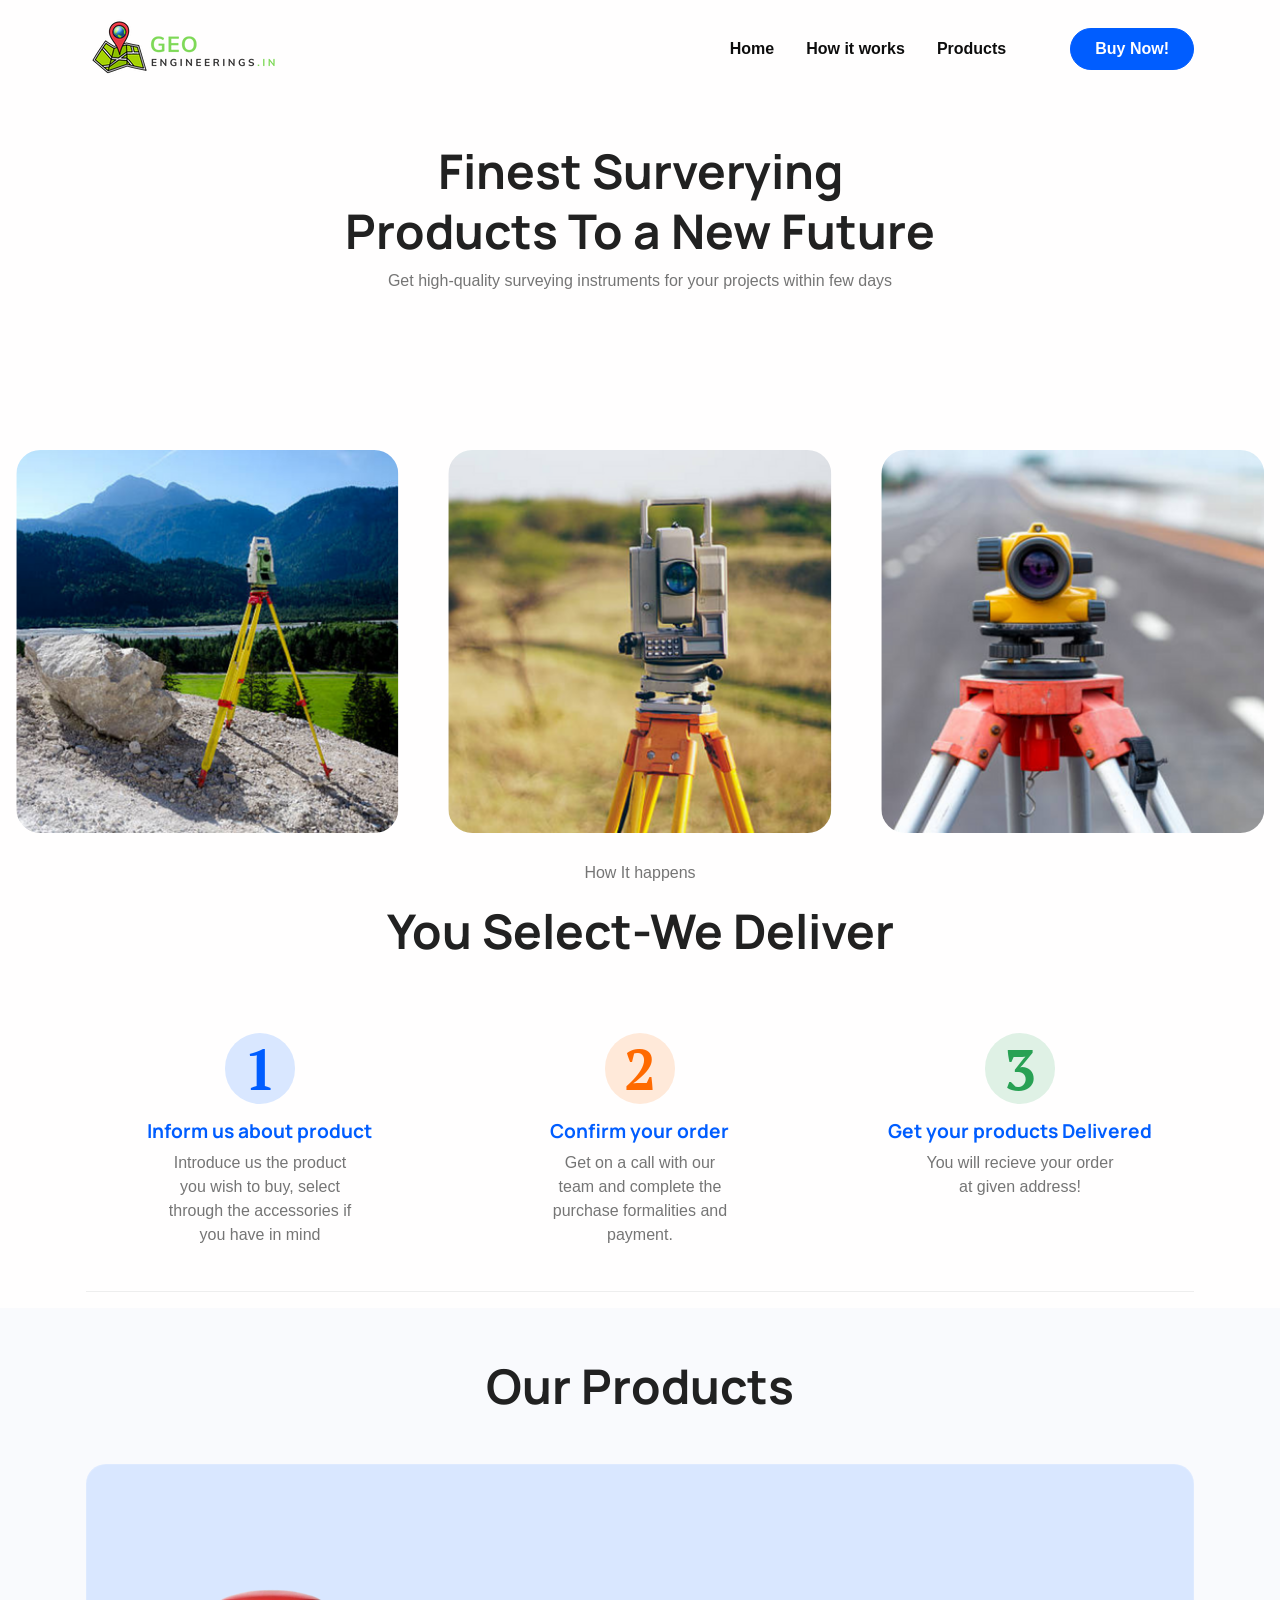
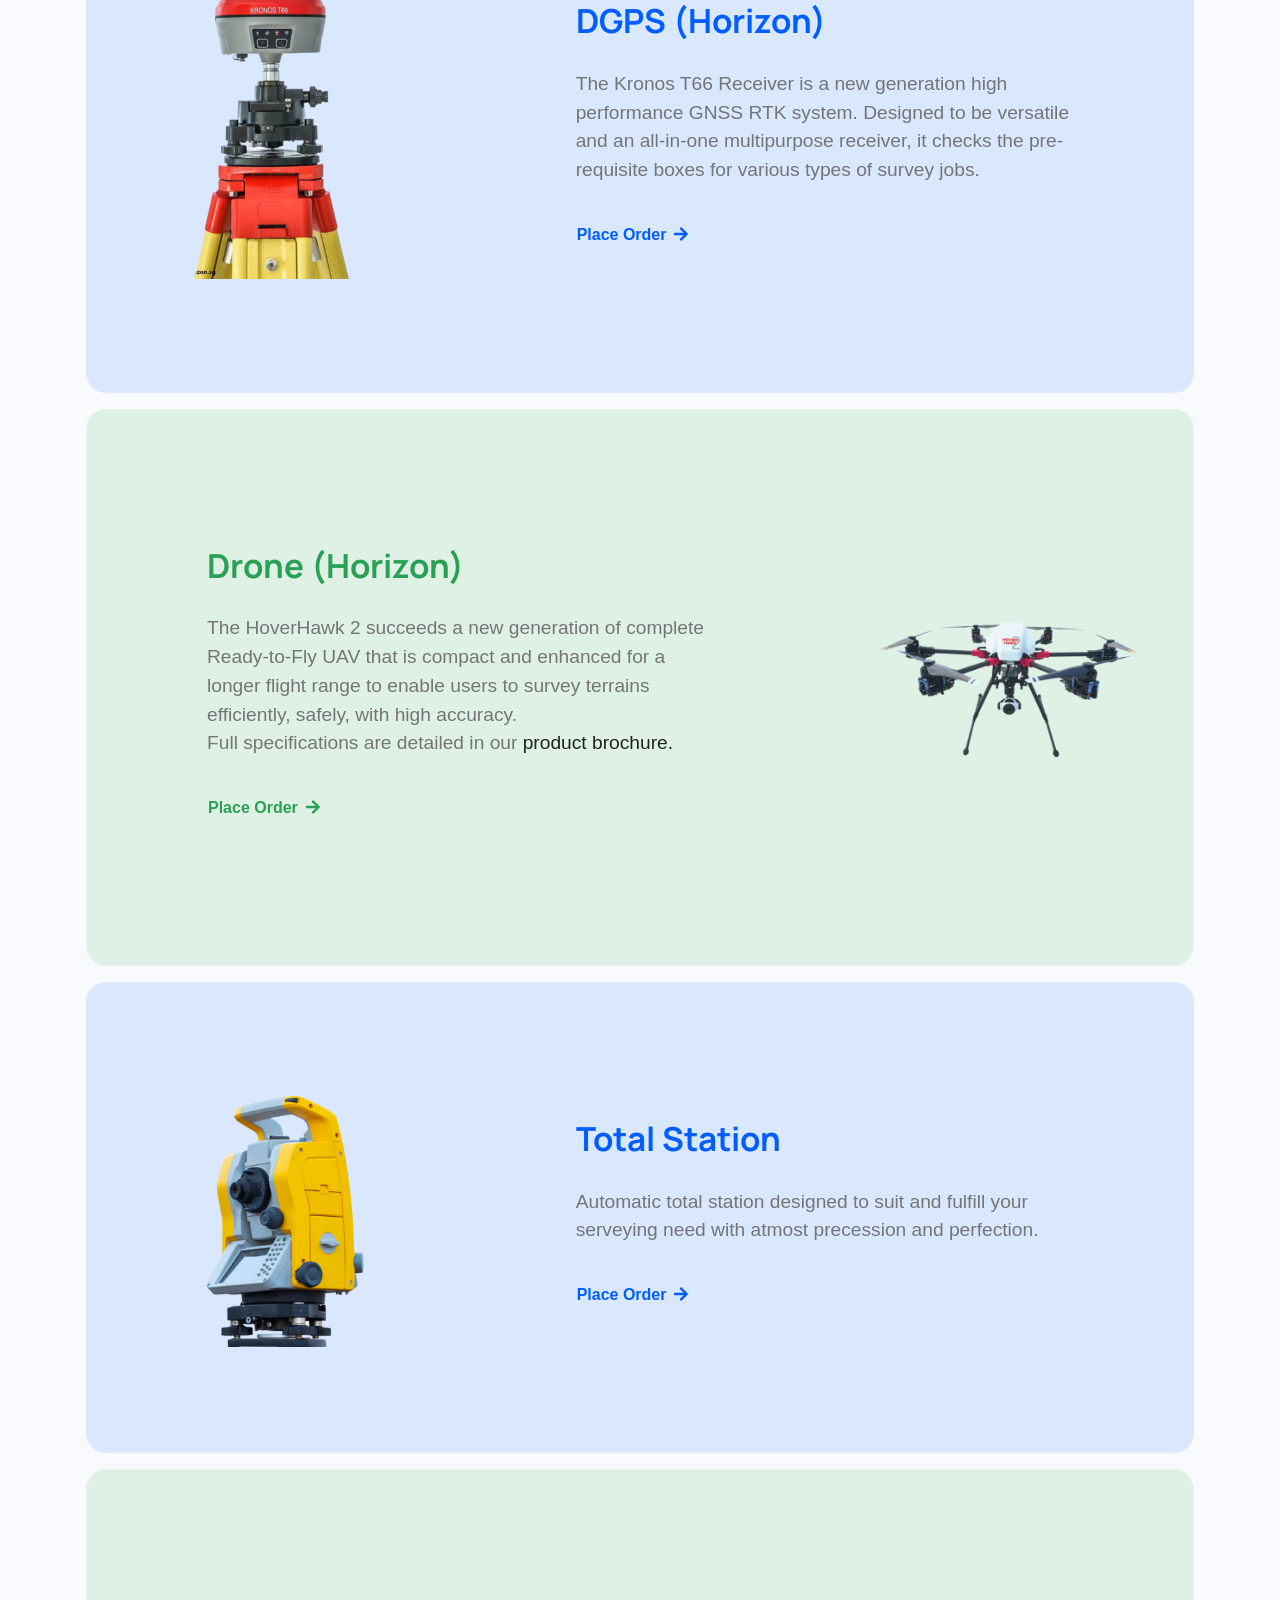
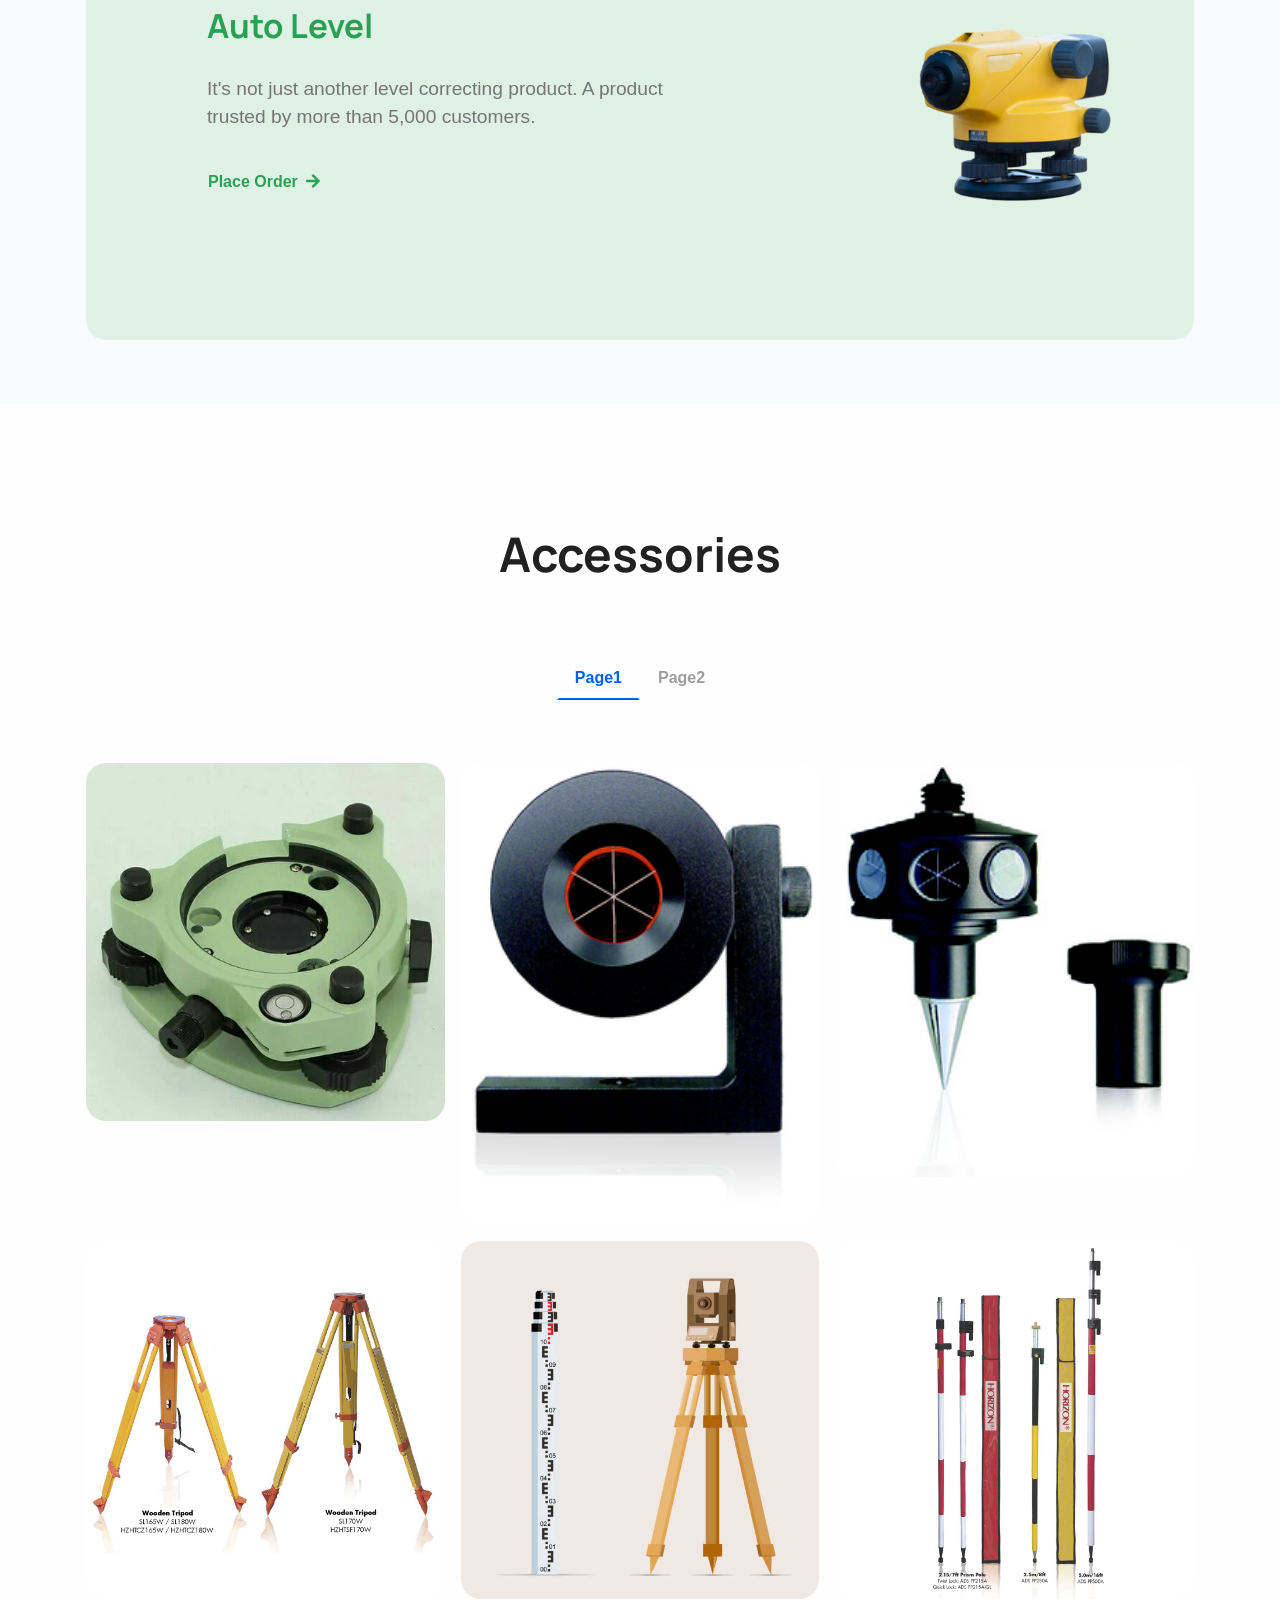
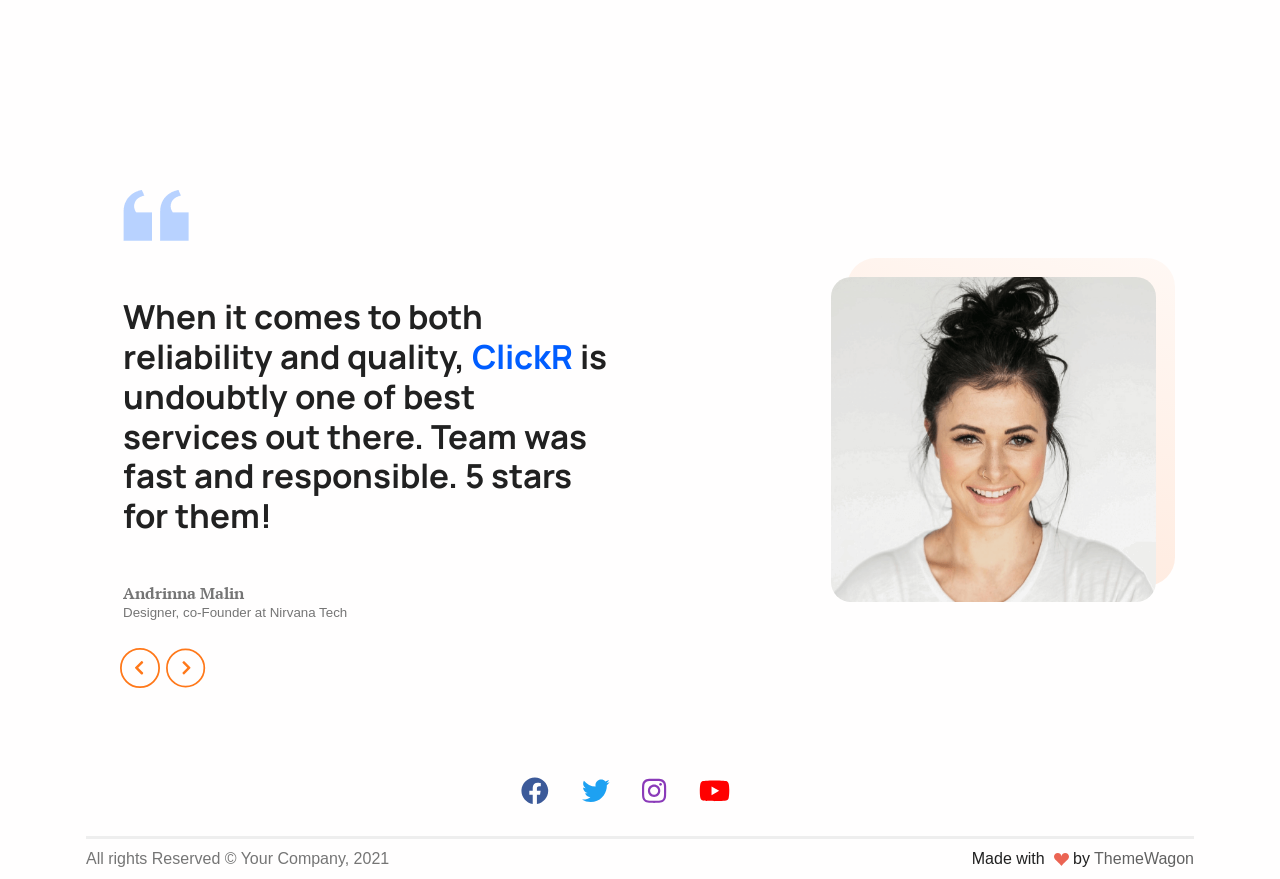
==== commit 99144009: "contact form" ====
--- a/public/index.html
+++ b/public/index.html
@@ -54,7 +54,7 @@
               <!-- <li class="nav-item px-2"><a class="nav-link fw-bold" href="#packages">Packages</a></li>
               <li class="nav-item px-2"><a class="nav-link fw-bold" href="#faqs">FAQs </a></li> -->
             </ul>
-            <form class="ms-lg-5"><a class="btn btn-primary rounded-pill" href="form.html">Buy Now!</a></form>
+            <form class="ms-lg-5"><a class="btn btn-primary rounded-pill" href="form2.html" target="_blank">Buy Now!</a></form>
           </div>
         </div>
       </nav>
@@ -194,7 +194,7 @@
                       <div class="card-body ps-5 p-lg-8">
                         <h2 class="card-title mb-4 text-success">Drone (Horizon)</h2>
                         <p class="card-text mb-4 fs-1 pe-xxl-8">The HoverHawk 2 succeeds a new generation of complete Ready-to-Fly UAV that is compact and enhanced for a longer flight range to enable users to survey terrains efficiently, safely, with high accuracy. <br />Full specifications are detailed in our <a href="./assets/HoverHawk-2-brochure.pdf">product brochure.</a></p>
-                        <div class="d-flex flex-row"><a class="btn px-0 me-3 text-success" href="#!">Place Order<i class="fas fa-arrow-right ms-2"></i></a></div>
+                        <div class="d-flex flex-row"><a class="btn px-0 me-3 text-success" href="form2.html">Place Order<i class="fas fa-arrow-right ms-2"></i></a></div>
                       </div>
                     </div>
                   </div>
@@ -205,8 +205,8 @@
                     <div class="col-md-7 col-lg-8">
                       <div class="card-body ps-5 p-lg-8">
                         <h2 class="card-title mb-4 text-primary">Total Station</h2>
-                        <p class="card-text mb-4 fs-1 pe-xxl-8">Invest on your commercial product photography on a visual story created by our creative team. Each click at the most reasonable price going to pay you more.</p>
-                        <div class="d-flex flex-row"><a class="btn px-0 me-3 text-primary" href="#!">Place Order<i class="fas fa-arrow-right ms-2"></i></a></div>
+                        <p class="card-text mb-4 fs-1 pe-xxl-8">Automatic total station designed to suit and fulfill your serveying need with atmost precession and perfection.</p>
+                        <div class="d-flex flex-row"><a class="btn px-0 me-3 text-primary" href="form2.html">Place Order<i class="fas fa-arrow-right ms-2"></i></a></div>
                       </div>
                     </div>
                   </div>
@@ -217,8 +217,8 @@
                     <div class="col-md-7 col-lg-8">
                       <div class="card-body ps-5 p-lg-8">
                         <h2 class="card-title mb-4 text-success">Auto Level</h2>
-                        <p class="card-text mb-4 fs-1 pe-xxl-8">It's not just another edge correcting service. A team trusted by more than 5,000 brands will work at your product with care and creativity.</p>
-                        <div class="d-flex flex-row"><a class="btn px-0 me-3 text-success" href="#!">Place Order<i class="fas fa-arrow-right ms-2"></i></a></div>
+                        <p class="card-text mb-4 fs-1 pe-xxl-8">It's not just another level correcting product. A product trusted by more than 5,000 customers.</p>
+                        <div class="d-flex flex-row"><a class="btn px-0 me-3 text-success" href="form2.html">Place Order<i class="fas fa-arrow-right ms-2"></i></a></div>
                       </div>
                     </div>
                   </div>
@@ -345,8 +345,8 @@
             <div class="col-12">
               <nav></nav>
               <div class="nav nav-tabs clickr-tabs mb-6 justify-content-center" id="nav-tab" role="tablist">
-                <button class="nav-link active" id="nav-food-tab" data-bs-toggle="tab" data-bs-target="#nav-food" type="button" role="tab" aria-controls="nav-food" aria-selected="true">Product Catalog</button>
-                <!-- <button class="nav-link" id="nav-shoes-tab" data-bs-toggle="tab" data-bs-target="#nav-shoes" type="button" role="tab" aria-controls="nav-shoes" aria-selected="false">Page2</button> -->
+                <button class="nav-link active" id="nav-food-tab" data-bs-toggle="tab" data-bs-target="#nav-food" type="button" role="tab" aria-controls="nav-food" aria-selected="true">Page1</button>
+                <button class="nav-link" id="nav-shoes-tab" data-bs-toggle="tab" data-bs-target="#nav-shoes" type="button" role="tab" aria-controls="nav-shoes" aria-selected="false">Page2</button>
                 <!-- <button class="nav-link" id="nav-watches-tab" data-bs-toggle="tab" data-bs-target="#nav-watches" type="button" role="tab" aria-controls="nav-watches" aria-selected="false">Watches</button>
                 <button class="nav-link" id="nav-cosmetics-tab" data-bs-toggle="tab" data-bs-target="#nav-cosmetics" type="button" role="tab" aria-controls="nav-cosmetics" aria-selected="false">Cosmetics</button>
                 <button class="nav-link" id="nav-phone-tab" data-bs-toggle="tab" data-bs-target="#nav-phone" type="button" role="tab" aria-controls="nav-phone" aria-selected="false">Phone</button>
@@ -357,26 +357,26 @@
               <div class="tab-pane fade show active" id="nav-food" role="tabpanel" aria-labelledby="nav-food-tab">
                 <div class="row gx-3">
                   <div class="col-sm-6 col-md-4 mb-3 h-100">
-                    <div class="card card-span h-100 text-white"><img class="rounded-3 h-100" src="assets/img/gallery/food-1.png" alt="..." /><a class="stretched-link" href="#!"></a></div>
-                  </div>
-                  <div class="col-sm-6 col-md-4 mb-3 h-100">
-                    <div class="card card-span h-100 text-white"><img class="rounded-3 h-100" src="assets/img/gallery/food-2.png" alt="..." /><a class="stretched-link" href="#!"></a></div>
-                  </div>
-                  <div class="col-sm-6 col-md-4 mb-3 h-100">
-                    <div class="card card-span h-100 text-white"><img class="rounded-3 h-100" src="assets/img/gallery/food-3.png" alt="..." /><a class="stretched-link" href="#!"></a></div>
-                  </div>
-                  <div class="col-sm-6 col-md-4 mb-3 h-100">
-                    <div class="card card-span h-100 text-white"><img class="rounded-3 h-100" src="assets/img/gallery/food-4.png" alt="..." /><a class="stretched-link" href="#!"></a></div>
-                  </div>
-                  <div class="col-sm-6 col-md-4 mb-3 h-100">
-                    <div class="card card-span h-100 text-white"><img class="rounded-3 h-100" src="assets/img/gallery/food-5.png" alt="..." /><a class="stretched-link" href="#!"></a></div>
-                  </div>
-                  <div class="col-sm-6 col-md-4 mb-3 h-100">
-                    <div class="card card-span h-100 text-white"><img class="rounded-3 h-100" src="assets/img/gallery/food-6.png" alt="..." /><a class="stretched-link" href="#!"></a></div>
-                  </div>
-                </div>
-              </div>
-              <!-- <div class="tab-pane fade" id="nav-shoes" role="tabpanel" aria-labelledby="nav-shoes-tab">
+                    <div class="card card-span h-100 text-white"><img class="rounded-3 h-100" src="assets/img/gallery/acc-tribrach.webp" alt="..." /><a class="stretched-link" href="#!"></a></div>
+                  </div>
+                  <div class="col-sm-6 col-md-4 mb-3 h-100">
+                    <div class="card card-span h-100 text-white"><img class="rounded-3 h-100" src="assets/img/gallery/acc7.png" alt="..." /><a class="stretched-link" href="#!"></a></div>
+                  </div>
+                  <div class="col-sm-6 col-md-4 mb-3 h-100">
+                    <div class="card card-span h-100 text-white"><img class="rounded-3 h-100" src="assets/img/gallery/acc6.webp" alt="..." /><a class="stretched-link" href="#!"></a></div>
+                  </div>
+                  <div class="col-sm-6 col-md-4 mb-3 h-100">
+                    <div class="card card-span h-100 text-white"><img class="rounded-3 h-100" src="assets/img/gallery/acc3.png" alt="..." /><a class="stretched-link" href="#!"></a></div>
+                  </div>
+                  <div class="col-sm-6 col-md-4 mb-3 h-100">
+                    <div class="card card-span h-100 text-white"><img class="rounded-3 h-100" src="assets/img/gallery/acc.jpg" alt="..." /><a class="stretched-link" href="#!"></a></div>
+                  </div>
+                  <div class="col-sm-6 col-md-4 mb-3 h-100">
+                    <div class="card card-span h-100 text-white"><img class="rounded-3 h-100" src="assets/img/gallery/acc5.webp" alt="..." /><a class="stretched-link" href="#!"></a></div>
+                  </div>
+                </div>
+              </div>
+              <div class="tab-pane fade" id="nav-shoes" role="tabpanel" aria-labelledby="nav-shoes-tab">
                 <div class="row gx-3">
                   <div class="col-sm-6 col-md-4 mb-3 h-100">
                     <div class="card card-span h-100 text-white"><img class="rounded-3 h-100" src="assets/img/gallery/shoes-1.png" alt="..." /><a class="stretched-link" href="#!"></a></div>
@@ -397,7 +397,7 @@
                     <div class="card card-span h-100 text-white"><img class="rounded-3 h-100" src="assets/img/gallery/shoes-6.png" alt="..." /><a class="stretched-link" href="#!"></a></div>
                   </div>
                 </div>
-              </div> -->
+              </div>
               <!-- <div class="tab-pane fade" id="nav-watches" role="tabpanel" aria-labelledby="nav-watches-tab">
                 <div class="row gx-3">
                   <div class="col-sm-6 col-md-4 mb-3 h-100">
@@ -567,7 +567,7 @@
 <!-- ============================================-->
 
 
-<!-- <section class="pb-7 pt-5" id="testimonial">
+<section class="pb-7 pt-5" id="testimonial">
   <div class="container-xxl">
     <div class="row flex-center h-100">
       <div class="col-12">
@@ -626,7 +626,7 @@
       </div>
     </div>
   </div>
-</section> -->
+</section>
 
 
 <!-- ============================================-->
@@ -699,15 +699,15 @@
           <div class="border-bottom border-3"></div>
           <div class="row">
             <div class="col-md-6">
-              <p class="my-2 text-center text-md-start">All rights Reserved &copy; GeoEngineering</p>
-            </div>
-            <!-- <div class="col-md-6 order-1 order-md-0">
+              <p class="my-2 text-center text-md-start">All rights Reserved &copy; Your Company, 2021</p>
+            </div>
+            <div class="col-md-6 order-1 order-md-0">
               <p class="my-2 text-1000 text-md-end text-center"> Made with&nbsp;
                 <svg class="bi bi-suit-heart-fill" xmlns="http://www.w3.org/2000/svg" width="15" height="15" fill="#EB6453" viewBox="0 0 16 16">
                   <path d="M4 1c2.21 0 4 1.755 4 3.92C8 2.755 9.79 1 12 1s4 1.755 4 3.92c0 3.263-3.234 4.414-7.608 9.608a.513.513 0 0 1-.784 0C3.234 9.334 0 8.183 0 4.92 0 2.755 1.79 1 4 1z"></path>
                 </svg>&nbsp;by&nbsp;<a class="text-800" href="https://themewagon.com/" target="_blank">ThemeWagon </a>
               </p>
-            </div> -->
+            </div>
           </div>
         </div><!-- end of .container-->
 
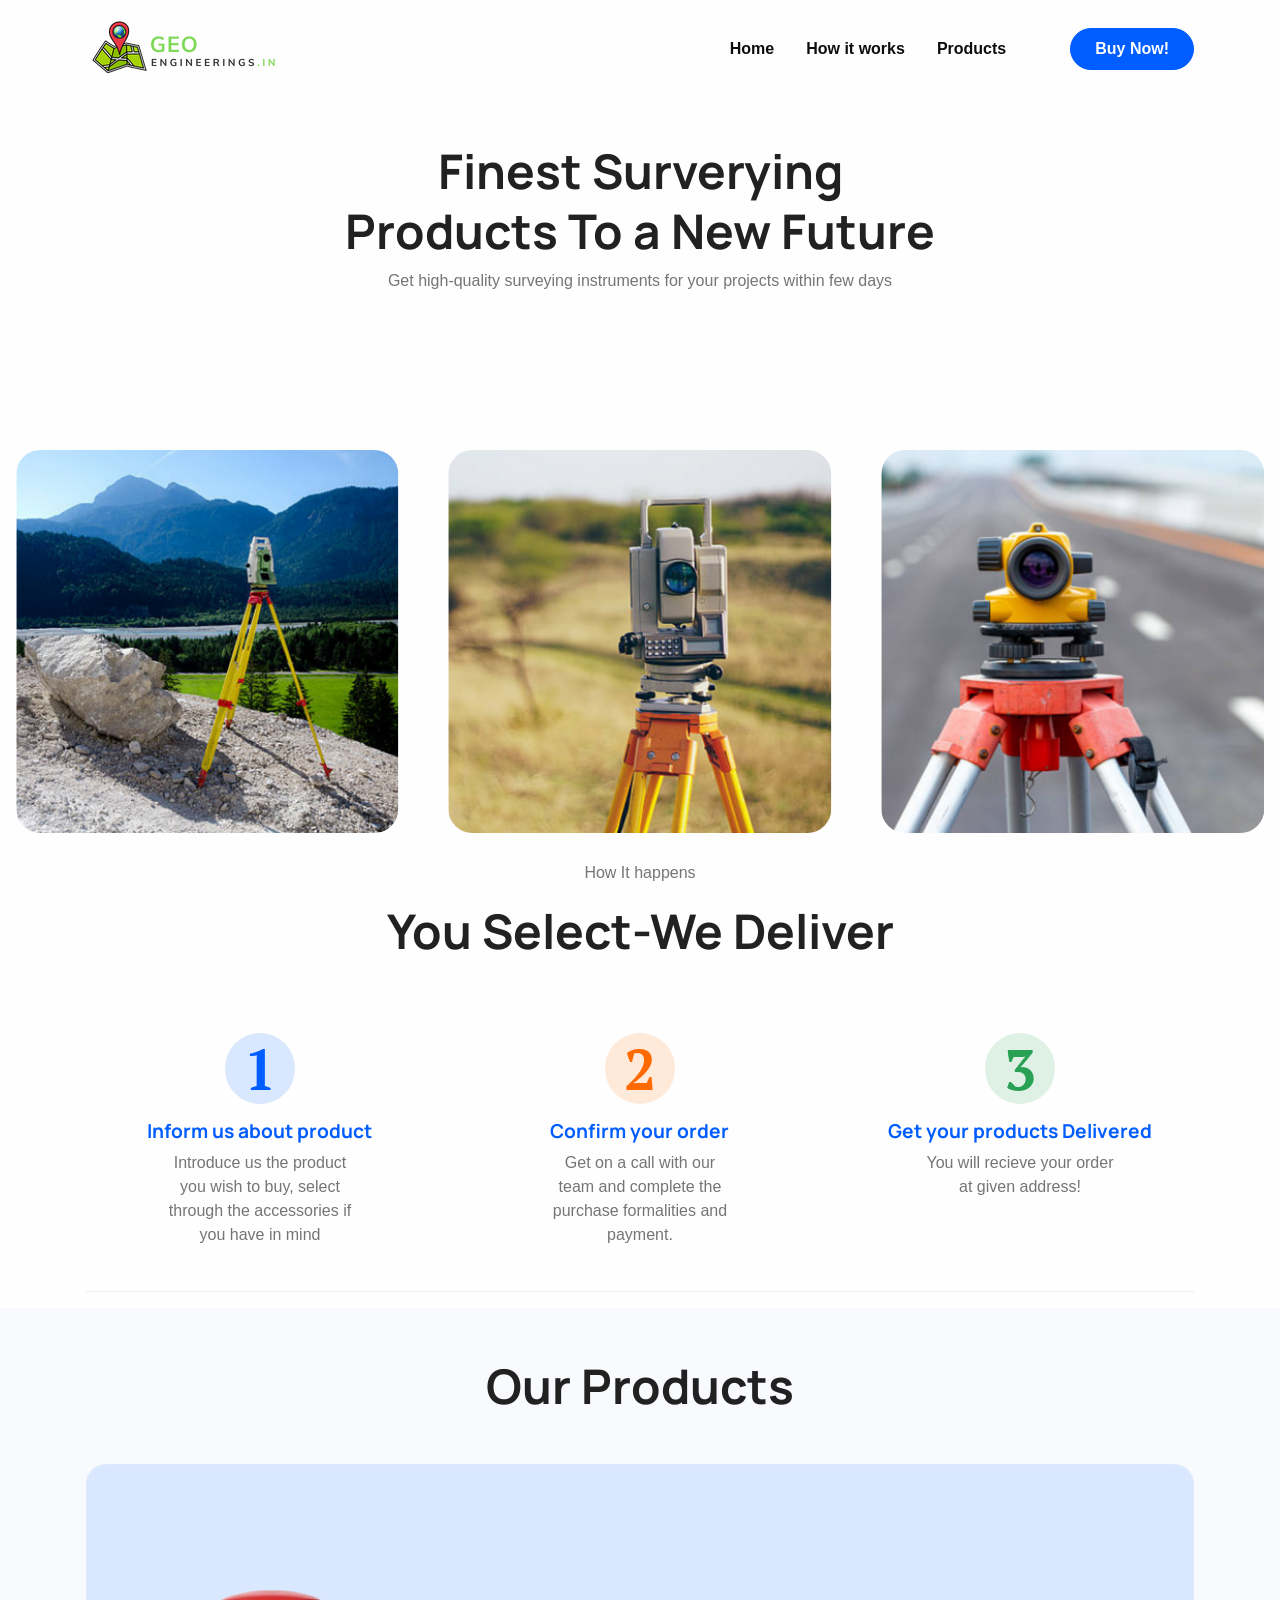
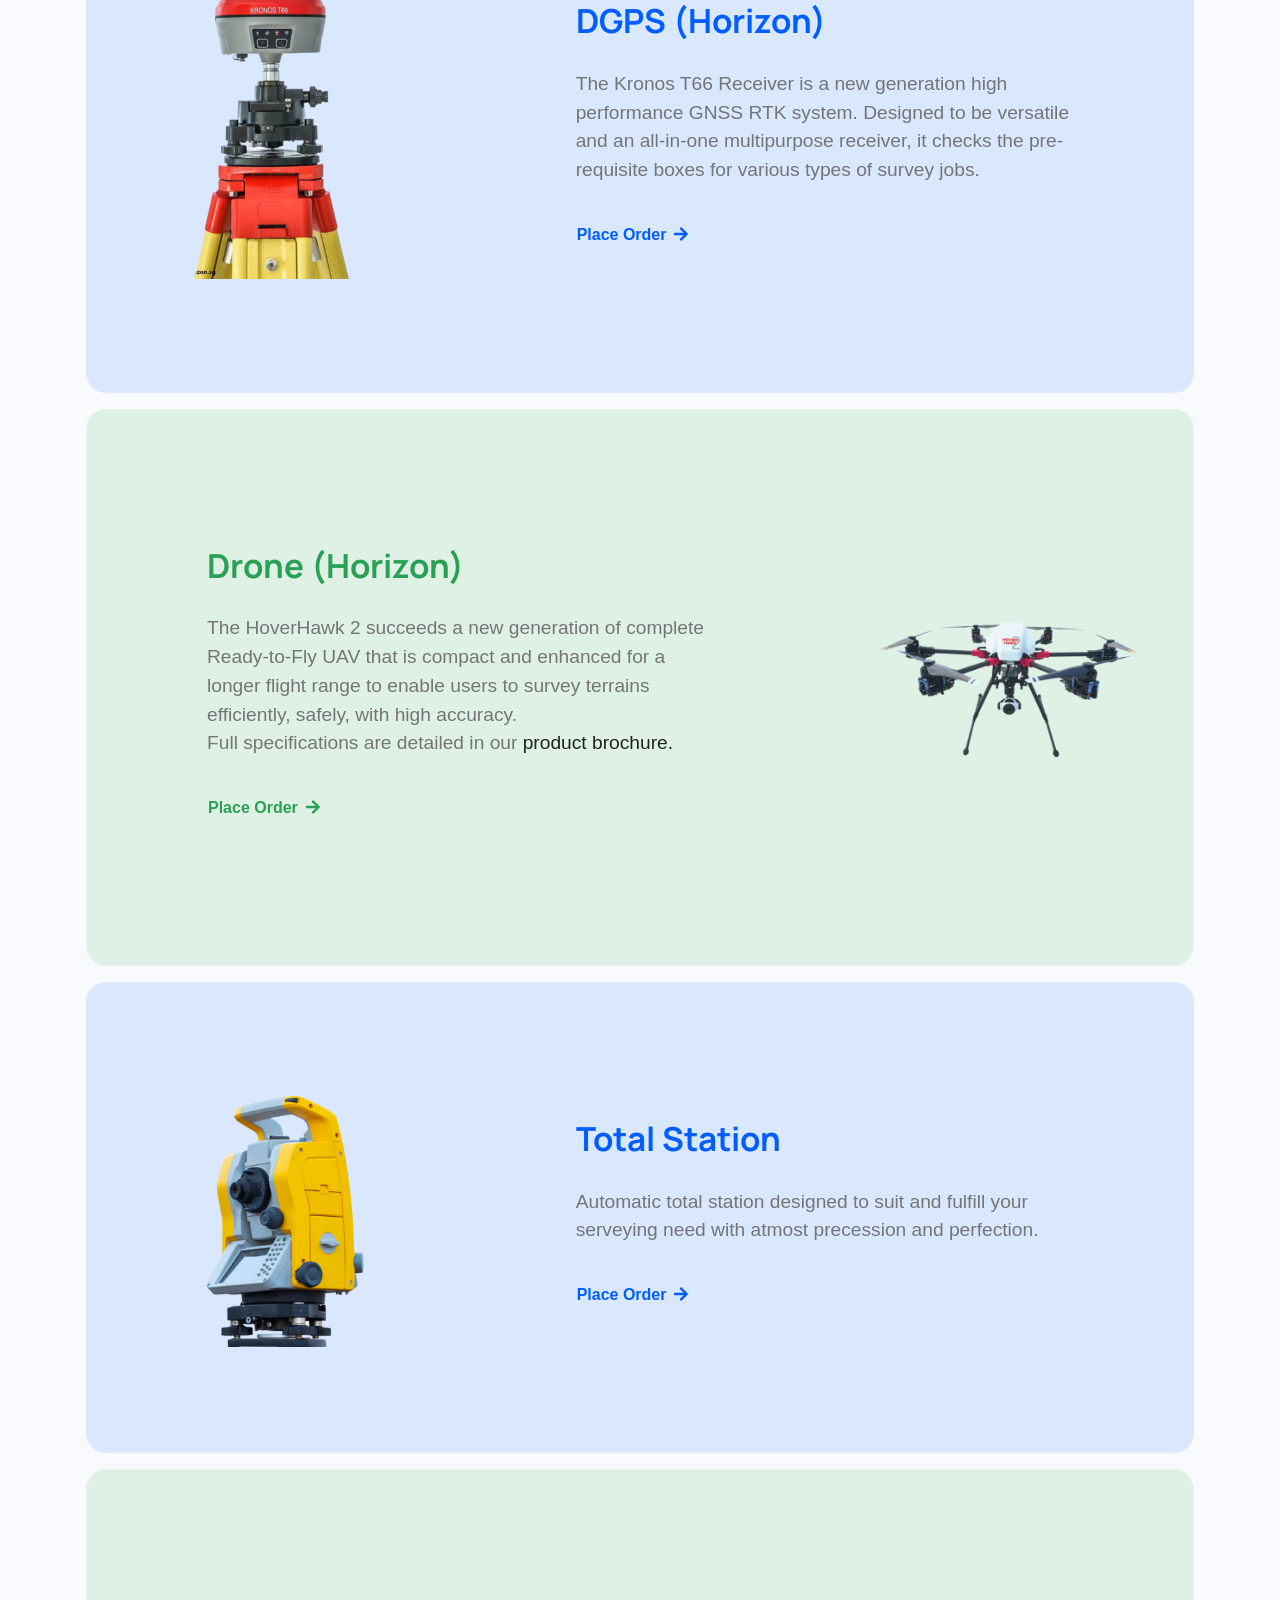
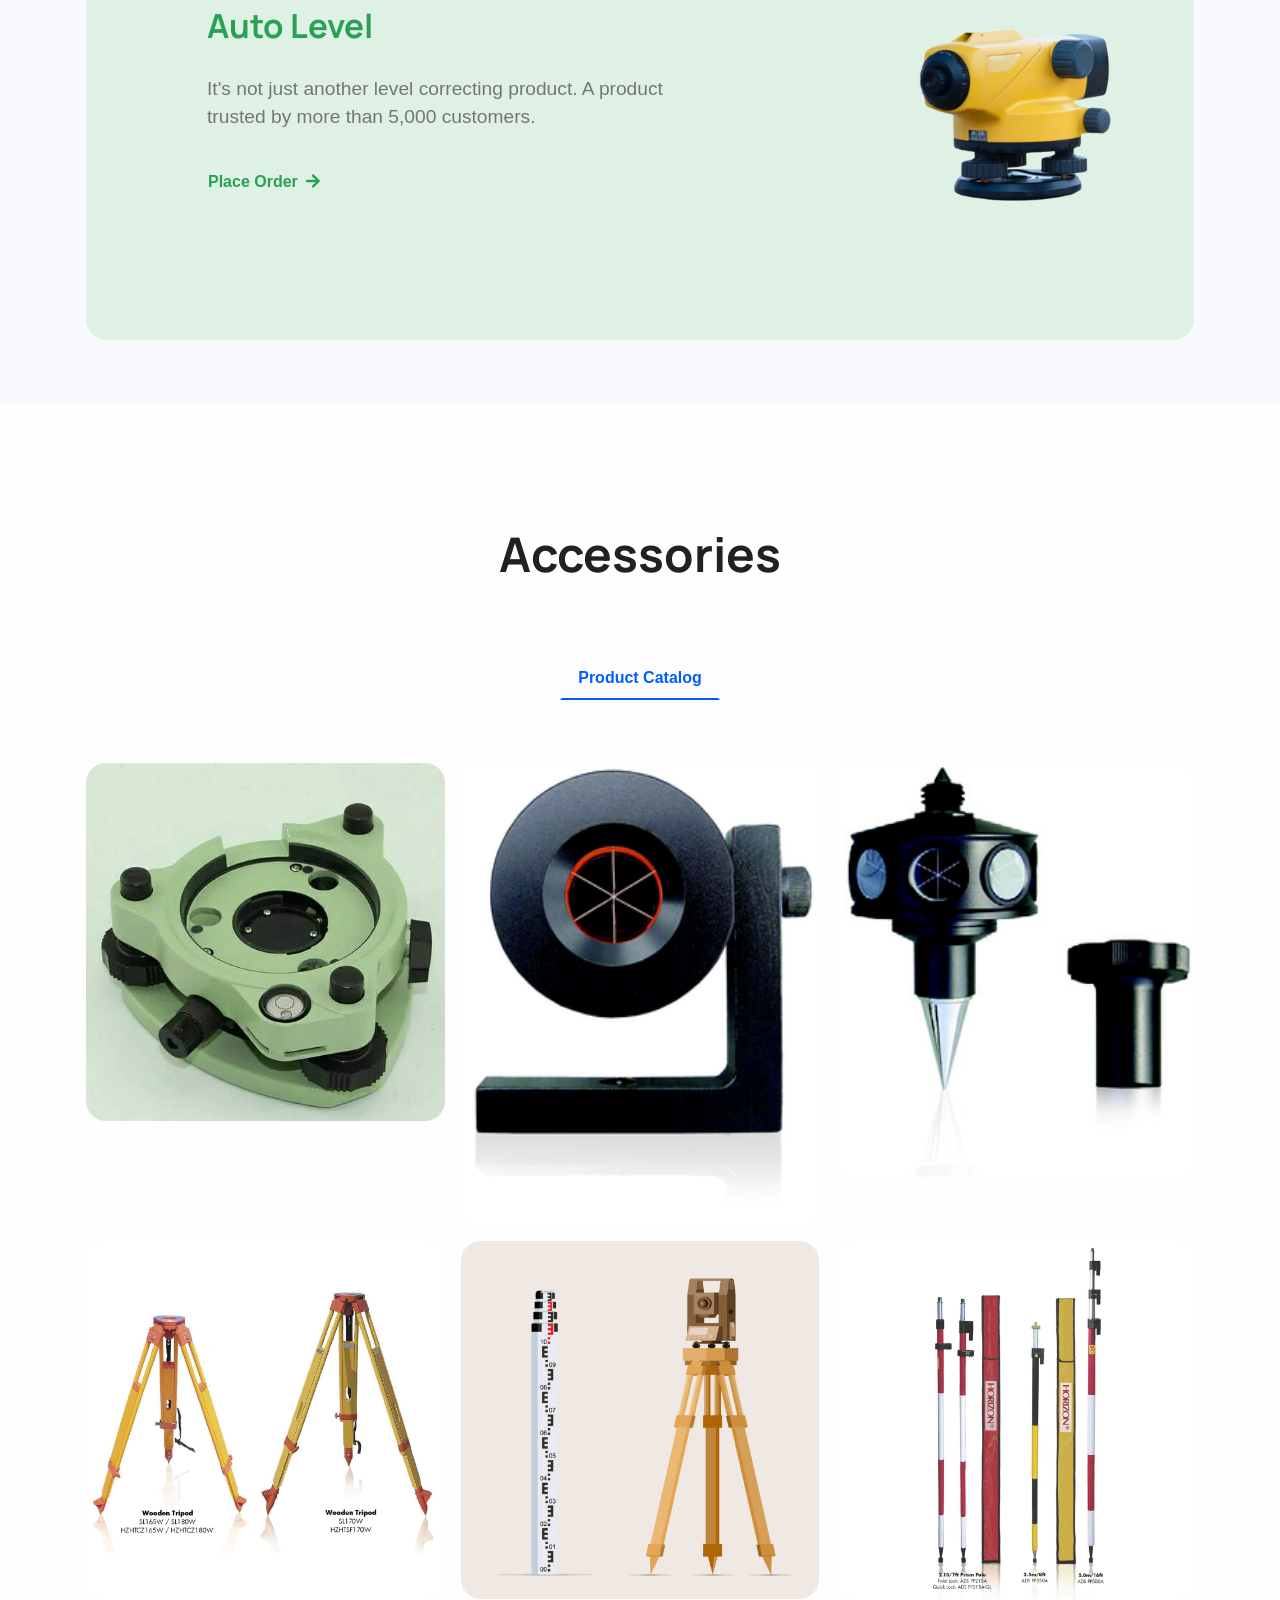
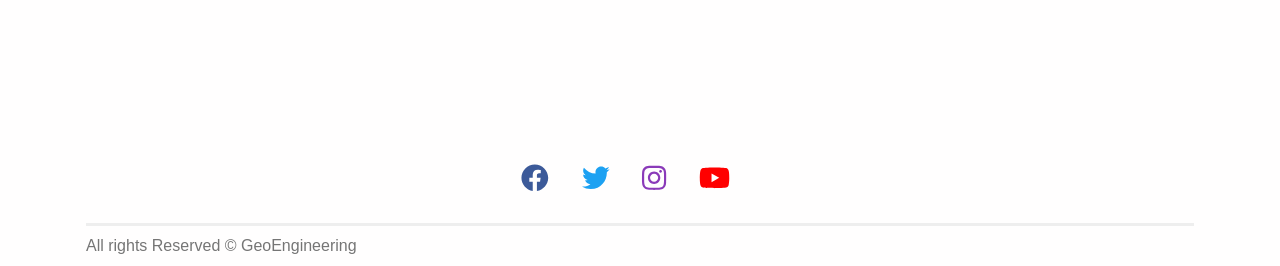
==== commit e3922df6: "Merge branch 'main' into geo3" ====
--- a/public/index.html
+++ b/public/index.html
@@ -55,6 +55,8 @@
               <li class="nav-item px-2"><a class="nav-link fw-bold" href="#faqs">FAQs </a></li> -->
             </ul>
             <form class="ms-lg-5"><a class="btn btn-primary rounded-pill" href="form2.html" target="_blank">Buy Now!</a></form>
+         
+
           </div>
         </div>
       </nav>
@@ -345,8 +347,8 @@
             <div class="col-12">
               <nav></nav>
               <div class="nav nav-tabs clickr-tabs mb-6 justify-content-center" id="nav-tab" role="tablist">
-                <button class="nav-link active" id="nav-food-tab" data-bs-toggle="tab" data-bs-target="#nav-food" type="button" role="tab" aria-controls="nav-food" aria-selected="true">Page1</button>
-                <button class="nav-link" id="nav-shoes-tab" data-bs-toggle="tab" data-bs-target="#nav-shoes" type="button" role="tab" aria-controls="nav-shoes" aria-selected="false">Page2</button>
+                <button class="nav-link active" id="nav-food-tab" data-bs-toggle="tab" data-bs-target="#nav-food" type="button" role="tab" aria-controls="nav-food" aria-selected="true">Product Catalog</button>
+                <!-- <button class="nav-link" id="nav-shoes-tab" data-bs-toggle="tab" data-bs-target="#nav-shoes" type="button" role="tab" aria-controls="nav-shoes" aria-selected="false">Page2</button> -->
                 <!-- <button class="nav-link" id="nav-watches-tab" data-bs-toggle="tab" data-bs-target="#nav-watches" type="button" role="tab" aria-controls="nav-watches" aria-selected="false">Watches</button>
                 <button class="nav-link" id="nav-cosmetics-tab" data-bs-toggle="tab" data-bs-target="#nav-cosmetics" type="button" role="tab" aria-controls="nav-cosmetics" aria-selected="false">Cosmetics</button>
                 <button class="nav-link" id="nav-phone-tab" data-bs-toggle="tab" data-bs-target="#nav-phone" type="button" role="tab" aria-controls="nav-phone" aria-selected="false">Phone</button>
@@ -376,7 +378,7 @@
                   </div>
                 </div>
               </div>
-              <div class="tab-pane fade" id="nav-shoes" role="tabpanel" aria-labelledby="nav-shoes-tab">
+              <!-- <div class="tab-pane fade" id="nav-shoes" role="tabpanel" aria-labelledby="nav-shoes-tab">
                 <div class="row gx-3">
                   <div class="col-sm-6 col-md-4 mb-3 h-100">
                     <div class="card card-span h-100 text-white"><img class="rounded-3 h-100" src="assets/img/gallery/shoes-1.png" alt="..." /><a class="stretched-link" href="#!"></a></div>
@@ -397,7 +399,7 @@
                     <div class="card card-span h-100 text-white"><img class="rounded-3 h-100" src="assets/img/gallery/shoes-6.png" alt="..." /><a class="stretched-link" href="#!"></a></div>
                   </div>
                 </div>
-              </div>
+              </div> -->
               <!-- <div class="tab-pane fade" id="nav-watches" role="tabpanel" aria-labelledby="nav-watches-tab">
                 <div class="row gx-3">
                   <div class="col-sm-6 col-md-4 mb-3 h-100">
@@ -567,7 +569,7 @@
 <!-- ============================================-->
 
 
-<section class="pb-7 pt-5" id="testimonial">
+<!-- <section class="pb-7 pt-5" id="testimonial">
   <div class="container-xxl">
     <div class="row flex-center h-100">
       <div class="col-12">
@@ -626,7 +628,7 @@
       </div>
     </div>
   </div>
-</section>
+</section> -->
 
 
 <!-- ============================================-->
@@ -699,15 +701,15 @@
           <div class="border-bottom border-3"></div>
           <div class="row">
             <div class="col-md-6">
-              <p class="my-2 text-center text-md-start">All rights Reserved &copy; Your Company, 2021</p>
-            </div>
-            <div class="col-md-6 order-1 order-md-0">
+              <p class="my-2 text-center text-md-start">All rights Reserved &copy; GeoEngineering</p>
+            </div>
+            <!-- <div class="col-md-6 order-1 order-md-0">
               <p class="my-2 text-1000 text-md-end text-center"> Made with&nbsp;
                 <svg class="bi bi-suit-heart-fill" xmlns="http://www.w3.org/2000/svg" width="15" height="15" fill="#EB6453" viewBox="0 0 16 16">
                   <path d="M4 1c2.21 0 4 1.755 4 3.92C8 2.755 9.79 1 12 1s4 1.755 4 3.92c0 3.263-3.234 4.414-7.608 9.608a.513.513 0 0 1-.784 0C3.234 9.334 0 8.183 0 4.92 0 2.755 1.79 1 4 1z"></path>
                 </svg>&nbsp;by&nbsp;<a class="text-800" href="https://themewagon.com/" target="_blank">ThemeWagon </a>
               </p>
-            </div>
+            </div> -->
           </div>
         </div><!-- end of .container-->
 
